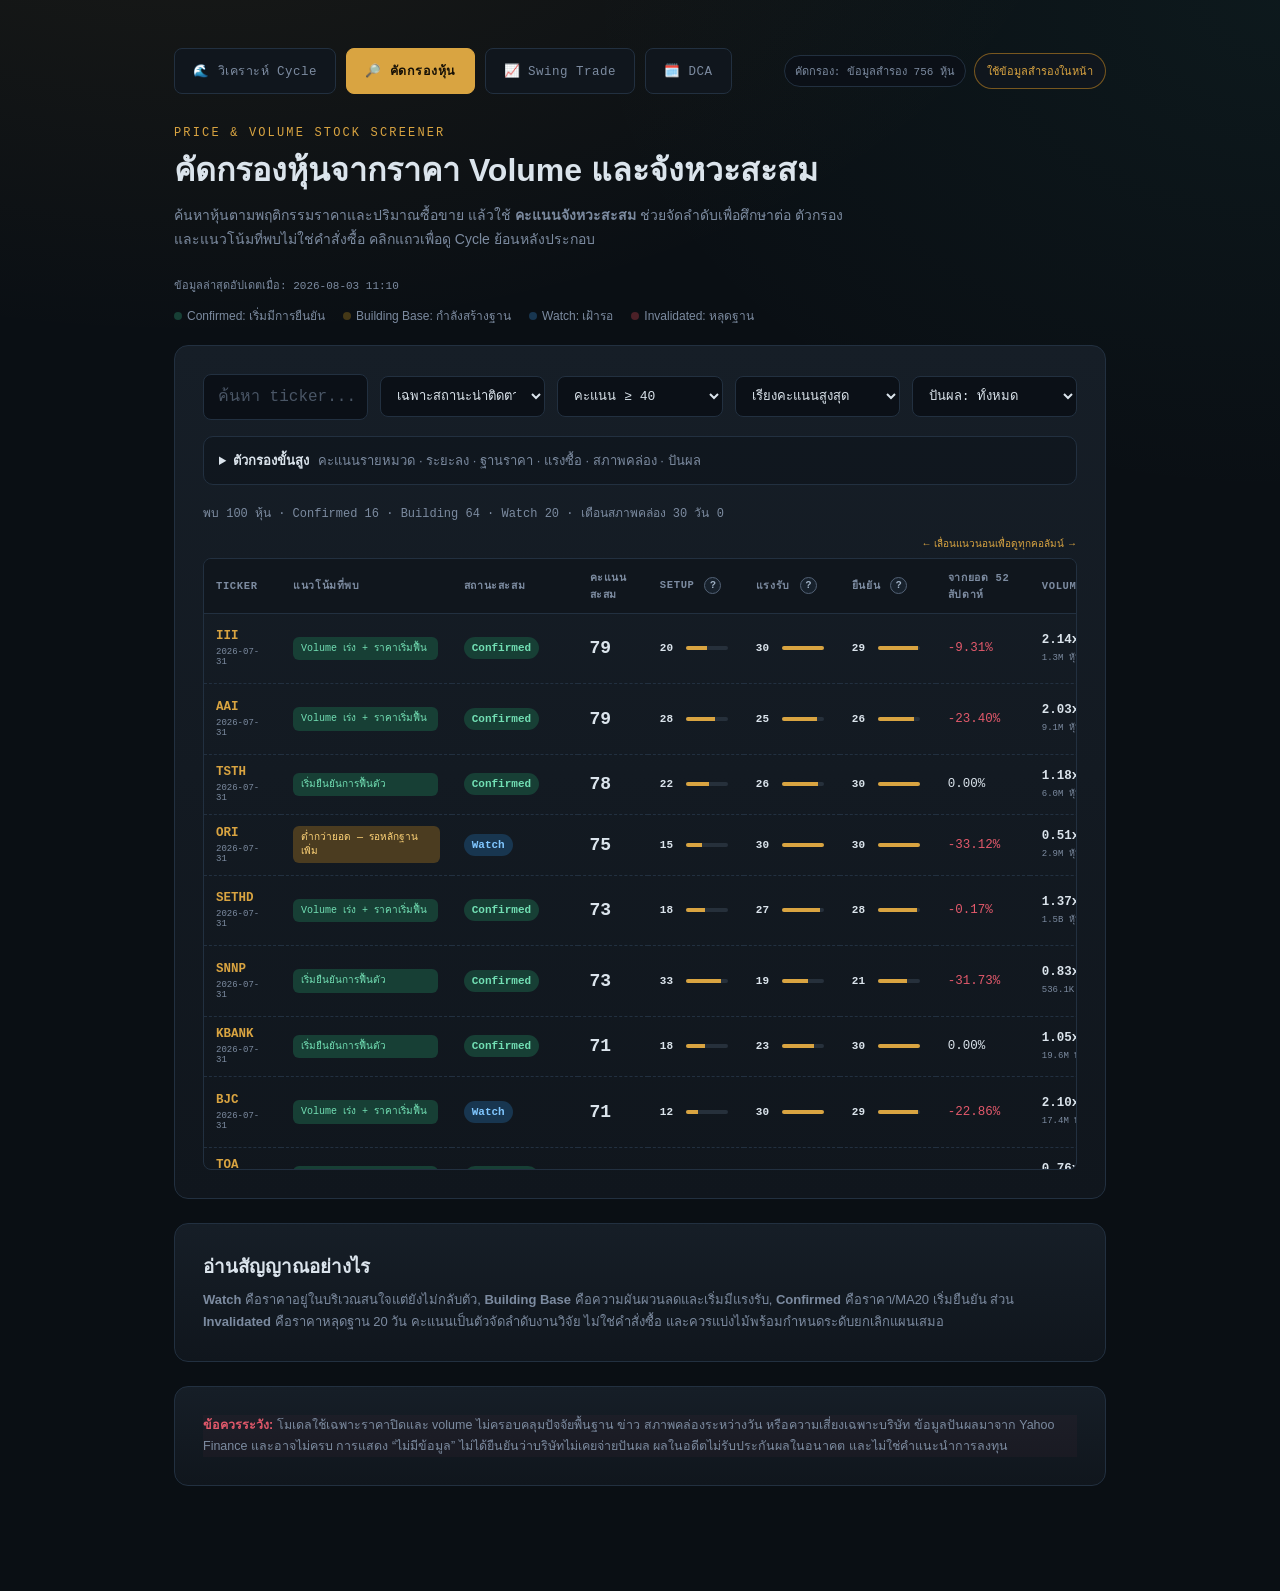
==== index.html @ 5ed42953 "update dca 2 column" ====
<!DOCTYPE html>
<html lang="th">
<head>
<meta charset="UTF-8">
<meta name="viewport" content="width=device-width, initial-scale=1.0">
<title>เครื่องมือวิเคราะห์หุ้น SET</title>
<style>

  .nav-tabs{display:flex;gap:10px;margin-bottom:32px;flex-wrap:wrap;}
  .nav-tab{
    font-family:'JetBrains Mono',monospace;
    font-size:12.5px;
    letter-spacing:.04em;
    background:var(--panel);
    border:1px solid var(--line);
    color:var(--muted);
    padding:12px 18px;
    border-radius:8px;
    cursor:pointer;
    transition:all .15s;
  }
  .nav-tab:hover{color:var(--text);border-color:#3a4a5c;}
  .nav-tab.active{background:var(--amber);color:#161006;border-color:var(--amber);font-weight:700;}
  .nav-status-cluster{order:99;margin-left:auto;display:flex;align-items:center;justify-content:flex-end;gap:8px;flex-wrap:wrap}.nav-status-cluster [hidden]{display:none!important}.nav-status-cluster .feature-source-status,.nav-status-cluster .cycle-source-status,.nav-status-cluster .dca-source-status{display:inline-block;margin:0;white-space:nowrap}
  .cloud-data-status{
    align-self:center;
    margin:0;
    border:1px solid var(--line);
    border-radius:999px;
    padding:8px 12px;
    color:var(--muted);
    background:var(--panel);
    font-family:'JetBrains Mono',monospace;
    font-size:11px;
    white-space:nowrap;
  }
  .cloud-data-status.online{color:var(--teal);border-color:rgba(45,212,191,.45);}
  .cloud-data-status.stale{color:var(--amber);border-color:rgba(245,166,35,.55);}
  .cloud-data-status.fallback{color:var(--amber);border-color:rgba(245,166,35,.45);}
  .feature-source-status{display:table;margin:0 0 12px;padding:6px 10px;border:1px solid var(--line);border-radius:999px;background:#0b1017;color:var(--muted);font-family:'JetBrains Mono',monospace;font-size:11px}.feature-source-status.loading{color:var(--amber)}.feature-source-status.online{color:var(--teal);border-color:rgba(45,212,191,.45)}.feature-source-status.stale{color:var(--amber);border-color:rgba(245,166,35,.55)}.feature-source-status.fallback{color:var(--muted)}.feature-source-status.error{color:var(--red);border-color:rgba(226,89,107,.5)}
  .page{display:none;}
  .page.active{display:block;}
  @media(max-width:760px){.nav-status-cluster{width:100%;margin-left:0;justify-content:flex-start}.cloud-data-status{width:auto;text-align:center;}}
  @media(min-width:1400px){.wrap{max-width:1280px;}}


  @import url('https://fonts.googleapis.com/css2?family=JetBrains+Mono:wght@400;500;700&family=Sarabun:wght@400;500;600;700&display=swap');
  :root{
    --bg:#0a0f14; --panel:#10161d; --panel2:#161e27; --line:#223040;
    --amber:#d9a441; --teal:#3fb8a6; --red:#e2596b; --text:#dbe4ec; --muted:#7c8ba0;
  }
  *{box-sizing:border-box;}
  body{
    margin:0;
    background:
      radial-gradient(ellipse 900px 500px at 15% -10%, rgba(217,164,65,0.08), transparent),
      radial-gradient(ellipse 700px 500px at 100% 0%, rgba(63,184,166,0.06), transparent),
      var(--bg);
    color:var(--text); font-family:'Sarabun', sans-serif; min-height:100vh;
  }
  .wrap{max-width:980px;margin:0 auto;padding:48px 24px 80px;}
  .cycle-source-status{display:table;margin:0 0 12px;padding:6px 10px;border:1px solid var(--line);border-radius:999px;background:#0b1017;color:var(--muted);font-family:'JetBrains Mono',monospace;font-size:11px;}
  .cycle-source-status.loading{color:var(--amber);border-color:rgba(245,166,35,.45);}.cycle-source-status.online{color:var(--teal);border-color:rgba(45,212,191,.45);}.cycle-source-status.fallback{color:var(--muted);}.cycle-source-status.error{color:var(--red);border-color:rgba(226,89,107,.5);}
  .eyebrow{font-family:'JetBrains Mono',monospace;color:var(--amber);font-size:12px;letter-spacing:.18em;text-transform:uppercase;margin-bottom:10px;}
  h1{font-size:32px;font-weight:700;margin:0 0 8px;line-height:1.25;}
  .sub{color:var(--muted);font-size:15px;margin:0 0 36px;max-width:680px;line-height:1.6;}
  .panel{background:linear-gradient(180deg, var(--panel2), var(--panel));border:1px solid var(--line);border-radius:14px;padding:28px;margin-bottom:24px;}
  .field{margin-bottom:20px;}
  .field:last-child{margin-bottom:0;}
  .ticker-entry-row{display:grid;grid-template-columns:minmax(0,1fr) auto;gap:9px;align-items:stretch}.ticker-entry-row .stock-menu-toggle{min-width:120px}@media(max-width:520px){.ticker-entry-row{grid-template-columns:1fr}.ticker-entry-row .stock-menu-toggle{width:100%}}
  label{display:block;font-family:'JetBrains Mono',monospace;font-size:11px;letter-spacing:.1em;text-transform:uppercase;color:var(--muted);margin-bottom:8px;}
  input{width:100%;background:#0b1017;border:1px solid var(--line);color:var(--text);font-family:'JetBrains Mono',monospace;font-size:16px;padding:13px 14px;border-radius:8px;outline:none;transition:border-color .15s;}
  input::placeholder{color:#4a5666;}
  input:focus{border-color:var(--amber);}
  .ticker-info{font-family:'JetBrains Mono',monospace;font-size:12px;color:var(--muted);margin-top:8px;min-height:16px;}
  .ticker-info.ok{color:var(--teal);}
  .ticker-info.err{color:var(--red);}
  .badge{font-family:'JetBrains Mono',monospace;font-size:11px;margin-top:6px;padding:6px 10px;border-radius:6px;display:none;line-height:1.5;}
  .badge.show{display:block;background:rgba(63,184,166,0.08);border:1px solid rgba(63,184,166,0.3);color:var(--teal);}
  .badge.warn{display:block;background:rgba(226,89,107,0.06);border:1px solid rgba(226,89,107,0.25);color:var(--red);}
  .btn{width:100%;background:var(--amber);color:#161006;border:none;font-family:'JetBrains Mono',monospace;font-weight:700;font-size:14px;letter-spacing:.06em;text-transform:uppercase;padding:16px;border-radius:8px;cursor:pointer;margin-top:8px;transition:filter .15s, transform .1s;}
  .btn:hover{filter:brightness(1.08);}
  .btn:active{transform:scale(0.99);}
  .btn:disabled{opacity:.4;cursor:not-allowed;}
  .result{display:none;}
  .result.show{display:block;}

  .summary-grid{display:grid;grid-template-columns:repeat(4,1fr);gap:1px;background:var(--line);}
  @media(max-width:700px){.summary-grid{grid-template-columns:repeat(2,1fr);}}
  .stat{background:var(--panel);padding:20px 16px;text-align:center;}
  .stat-label{font-family:'JetBrains Mono',monospace;font-size:10px;letter-spacing:.08em;text-transform:uppercase;color:var(--muted);margin-bottom:8px;line-height:1.4;}
  .stat-value{font-family:'JetBrains Mono',monospace;font-size:20px;font-weight:700;}
  .stat-value.up{color:var(--teal);}
  .stat-value.down{color:var(--red);}
  .scenario-box{margin:24px 0 8px;padding:22px;border:1px solid var(--line);background:#0b1118;border-radius:12px;}
  .recent-ohlc-wrap{margin:18px 0 0;overflow-x:auto}.recent-ohlc-title{font-family:'JetBrains Mono',monospace;font-size:10px;color:var(--muted);letter-spacing:.05em;margin-bottom:8px}.recent-ohlc-table{min-width:760px;border:1px solid var(--line);table-layout:fixed}.recent-ohlc-table td{padding:10px 12px;border-right:1px solid var(--line);border-bottom:0;background:#0b1118;vertical-align:top}.recent-ohlc-table td:last-child{border-right:0}.ohlc-date{display:block;color:var(--amber);font-size:10px;margin-bottom:6px}.ohlc-values{display:grid;grid-template-columns:repeat(4,1fr);gap:5px}.ohlc-values span{color:var(--muted);font-size:8px}.ohlc-values b{display:block;color:var(--text);font-size:11px;margin-top:2px}.ohlc-missing{color:var(--muted);font-size:10px}
  .scenario-head{display:flex;justify-content:space-between;gap:20px;align-items:flex-end;margin-bottom:14px;}
  .scenario-head h2{font-size:19px;margin:0;}
  .investment-field{width:220px;margin:0;}
  .investment-field input{margin-top:7px;padding:10px 11px;font-size:13px;}
  .scenario-current{font-family:'JetBrains Mono',monospace;font-size:12px;color:var(--muted);margin-bottom:14px;}
  .scenario-current b{color:var(--text);}
  .scenario-grid{display:grid;grid-template-columns:repeat(2,1fr);gap:12px;}
  .scenario-card{border:1px solid var(--line);border-radius:9px;padding:16px;background:var(--panel);}
  .scenario-card.up{border-color:rgba(63,184,166,.35);}.scenario-card.down{border-color:rgba(226,89,107,.35);}
  .scenario-title{font-size:12px;color:var(--muted);margin-bottom:7px;}
  .scenario-target{font-family:'JetBrains Mono',monospace;font-size:18px;font-weight:700;}
  .scenario-result{font-family:'JetBrains Mono',monospace;font-size:16px;font-weight:700;margin:8px 0;}
  .scenario-result.positive{color:var(--teal)}.scenario-result.negative{color:var(--red)}
  .scenario-meta{font-size:11px;color:var(--muted);line-height:1.6;}
  .scenario-note{font-size:10.5px;color:var(--muted);line-height:1.6;margin-top:12px;}
  @media(max-width:650px){.scenario-head{display:block}.investment-field{width:100%;margin-top:14px}.scenario-grid{grid-template-columns:1fr}}

  .chart-wrap{padding:24px;}
  svg{width:100%;height:auto;display:block;}
  .axis-label{font-family:'JetBrains Mono',monospace;font-size:10px;fill:var(--muted);}
  .point-peak{fill:var(--amber);}
  .point-trough{fill:var(--teal);}
  .wave-line{fill:none;stroke:var(--amber);stroke-width:1.5;opacity:0.7;}

  table{width:100%;border-collapse:collapse;font-family:'JetBrains Mono',monospace;font-size:12.5px;}
  thead th{text-align:left;color:var(--muted);font-size:10.5px;text-transform:uppercase;letter-spacing:.06em;padding:10px 12px;border-bottom:1px solid var(--line);}
  tbody td{padding:10px 12px;border-bottom:1px dashed var(--line);}
  tbody tr:last-child td{border-bottom:none;}
  .dir-up{color:var(--teal);}
  .dir-down{color:var(--red);}
  .table-wrap{padding:4px 24px 24px;overflow-x:auto;}

  .disclaimer{font-size:12.5px;color:var(--muted);line-height:1.7;padding:18px 24px 22px;border-top:1px solid var(--line);background:rgba(226,89,107,0.04);}
  .disclaimer b{color:var(--red);}
  footer{text-align:center;font-family:'JetBrains Mono',monospace;font-size:11px;color:#3d4a5a;margin-top:40px;letter-spacing:.05em;}


  .scan-info{font-size:14px;color:var(--muted);line-height:1.7;margin-bottom:24px;max-width:680px;}
  .scan-controls{display:grid;grid-template-columns:repeat(5,minmax(150px,1fr));gap:12px;align-items:center;margin-bottom:20px;}
  .scan-controls input{width:100%;min-width:0;box-sizing:border-box;}
  .scan-controls select{
    background:#0b1017;border:1px solid var(--line);color:var(--text);
    font-family:'JetBrains Mono',monospace;font-size:13px;padding:11px 12px;border-radius:8px;
  }
  .scan-count{font-family:'JetBrains Mono',monospace;font-size:12px;color:var(--muted);margin-bottom:14px;}
  .scan-row{cursor:pointer;transition:background .1s;}
  .scan-row:hover{background:rgba(217,164,65,0.06);}
  .scan-row td:first-child{color:var(--amber);font-weight:700;}
  .scan-updated{font-family:'JetBrains Mono',monospace;font-size:11px;color:var(--muted);margin-bottom:20px;}
  .signal-legend{display:flex;gap:18px;flex-wrap:wrap;color:var(--muted);font-size:12px;margin:-8px 0 20px;}
  .dot{display:inline-block;width:8px;height:8px;border-radius:50%;margin-right:5px;}
  .dot.confirmed,.status-pill.confirmed{background:#173f35;color:#72dfb4;}
  .dot.building,.status-pill.building{background:#443817;color:#f1c75b;}
  .dot.watch,.status-pill.watch{background:#183650;color:#80c7ff;}
  .dot.invalidated,.status-pill.invalidated{background:#4b2027;color:#ff8d9a;}
  .status-pill.neutral,.status-pill.illiquid{background:#252c35;color:var(--muted);}
  .status-pill{white-space:nowrap;padding:5px 8px;border-radius:999px;font-size:11px;font-weight:700;}
  .signal-table{min-width:1280px;}
  .scan-table-viewport{width:100%;max-width:100%;max-height:min(68vh,720px);overflow:auto;overscroll-behavior:contain;border:1px solid var(--line);border-radius:8px;scrollbar-gutter:stable both-edges}.scan-table-viewport .signal-table{min-width:1680px}.scan-table-viewport thead th{position:sticky;top:0;z-index:3;background:#10161d;box-shadow:0 1px 0 var(--line)}.table-scroll-hint{display:none;color:var(--amber);font-size:10px;margin:0 0 7px;text-align:right}.metric-help{position:relative;display:inline-grid;place-items:center;width:17px;height:17px;margin-left:3px;padding:0;border:1px solid #536276;border-radius:50%;background:#17212c;color:#9fb0c4;font:700 10px/1 'JetBrains Mono',monospace;cursor:help;vertical-align:middle;text-transform:none;letter-spacing:0}.metric-help::after{content:attr(data-tip);position:absolute;z-index:30;left:50%;bottom:calc(100% + 8px);width:280px;max-width:70vw;padding:9px 11px;border:1px solid var(--amber);border-radius:7px;background:#17140d;color:#f2d28b;font:11px/1.55 'Sarabun',sans-serif;text-align:left;white-space:normal;box-shadow:0 10px 30px rgba(0,0,0,.45);opacity:0;visibility:hidden;transform:translate(-50%,5px);transition:.15s;pointer-events:none}.metric-help:hover::after,.metric-help:focus::after{opacity:1;visibility:visible;transform:translate(-50%,0)}
  .scan-table-viewport thead .metric-help::after{top:calc(100% + 8px);bottom:auto}
  .scan-row td:first-child small{display:block;color:var(--muted);font-size:9px;font-weight:400;margin-top:4px;}
  .total-score{font-size:18px;color:var(--text);}
  .mini-score{display:flex;align-items:center;gap:6px;min-width:72px;}
  .mini-score b{width:20px;font-size:11px;}
  .mini-score i{display:block;width:42px;height:4px;background:#26303b;border-radius:3px;overflow:hidden;}
  .mini-score em{display:block;height:100%;background:var(--amber);}
  .reason-cell{min-width:280px;max-width:390px;font-size:11px;line-height:1.5;color:var(--muted);}
  .liquidity-cell{min-width:150px;font-size:11px;line-height:1.45;}
  .liquidity-cell b,.liquidity-cell small{display:block;white-space:nowrap;}
  .liquidity-cell small{color:var(--muted);margin-top:2px;}
  .liquidity-warning{display:inline-block;margin-top:5px;padding:3px 6px;border-radius:5px;background:#4b2027;color:#ff9ca7;font-size:9px;font-weight:700;white-space:nowrap;}
  .dividend-cell{min-width:145px;font-size:10px;line-height:1.5}.dividend-pill{display:inline-block;padding:4px 7px;border-radius:6px;background:#172b3b;color:#83c7f4}.dividend-pill.continuous{background:#173f35;color:#72dfb4}.dividend-pill.stopped{background:#4b3c20;color:#ffd478}.dividend-cell small{display:block;color:var(--muted);margin-top:4px}
  .trend-pill{display:inline-block;min-width:145px;padding:5px 8px;border-radius:6px;background:#252c35;color:var(--muted);font-size:10px;line-height:1.35}.trend-pill.surge,.trend-pill.recover{background:#173f35;color:#72dfb4}.trend-pill.base{background:#183650;color:#80c7ff}.trend-pill.watch,.trend-pill.discount{background:#4b3c20;color:#ffd478}.trend-pill.weak{background:#4b2027;color:#ff9ca7}.volume-cell,.momentum-cell{min-width:115px}.volume-cell small,.momentum-cell small{display:block;color:var(--muted);font-size:9px;margin-top:3px}
  .methodology h3{margin:0 0 8px;}
  .methodology p{margin:0;color:var(--muted);line-height:1.7;font-size:13px;}
  .advanced-filter{border:1px solid var(--line);border-radius:10px;margin:-4px 0 18px;background:rgba(11,16,23,.45);}
  .advanced-filter summary{cursor:pointer;padding:13px 15px;color:var(--text);font-size:13px;font-weight:700;}
  .advanced-filter summary span{font-weight:400;color:var(--muted);margin-left:6px;}
  .advanced-filter[open] summary{border-bottom:1px solid var(--line);}
  .preset-row{display:flex;gap:8px;flex-wrap:wrap;padding:14px 15px 0;}
  .filter-preset,.filter-reset{border:1px solid var(--line);background:#121a24;color:var(--text);border-radius:999px;padding:7px 11px;cursor:pointer;font-size:11px;}
  .filter-preset:hover{border-color:var(--amber);color:var(--amber);}
  .filter-reset{margin-left:auto;color:var(--muted);}
  .advanced-grid{display:grid;grid-template-columns:repeat(4,minmax(150px,1fr));gap:12px;padding:14px 15px;}
  .advanced-grid label{font-size:11px;color:var(--muted);}
  .advanced-grid input{width:100%;margin-top:6px;padding:9px 10px;font-size:12px;box-sizing:border-box;}
  .advanced-grid select{width:100%;margin-top:6px;background:#0b1017;border:1px solid var(--line);color:var(--text);padding:9px 10px;border-radius:8px;font-size:12px;}
  .filter-error{min-height:16px;color:#ff8d9a;font-size:11px;padding:0 15px 10px;}
  @media(max-width:1100px){.scan-controls{grid-template-columns:repeat(2,minmax(150px,1fr))}}@media(max-width:850px){.advanced-grid{grid-template-columns:repeat(2,minmax(140px,1fr));}}
  @media(max-width:1700px){.table-scroll-hint{display:block}}
  @media(max-width:480px){.advanced-grid{grid-template-columns:1fr}.filter-reset{margin-left:0}.advanced-filter summary span{display:block;margin:4px 0 0;}}

  .swing-controls{display:grid;grid-template-columns:2fr repeat(3,1fr);gap:10px;padding:18px;}
  .swing-controls select{background:#0b1017;border:1px solid var(--line);color:var(--text);border-radius:8px;padding:11px;font-size:12px;}
  .swing-count{font-family:'JetBrains Mono',monospace;font-size:11px;color:var(--muted);margin:0 0 10px;}
  .swing-table-wrap{padding:0;overflow-x:auto}.swing-table{min-width:1450px}.swing-row{cursor:pointer}.swing-row:hover{background:rgba(217,164,65,.05)}
  .swing-symbol{color:var(--amber);font-weight:700}.swing-symbol small{display:block;color:var(--muted);font-size:9px;margin-top:3px}
  .swing-pill{padding:4px 7px;border-radius:999px;font-size:10px;font-weight:700;white-space:nowrap}.swing-pill.triggered{background:#173f35;color:#72dfb4}.swing-pill.setup{background:#183650;color:#80c7ff}.swing-pill.extended{background:#443817;color:#f1c75b}.swing-pill.failed{background:#4b2027;color:#ff8d9a}.swing-pill.neutral,.swing-pill.illiquid{background:#252c35;color:var(--muted)}
  .swing-reason{min-width:260px;color:var(--muted);font-size:10px;line-height:1.5}.swing-score{font-size:17px;font-weight:700}
  .validation-head{display:flex;justify-content:space-between;gap:16px;align-items:center;margin-bottom:15px}.validation-head h3{margin:0;font-size:17px}.validation-badge{background:#4b2027;color:#ff9ca7;border-radius:999px;padding:5px 9px;font-size:9px;font-weight:700;text-transform:uppercase}.validation-grid{display:grid;grid-template-columns:repeat(4,1fr);gap:1px;background:var(--line)}.validation-stat{background:var(--panel);padding:14px;text-align:center}.validation-stat small{display:block;color:var(--muted);font-size:9px;line-height:1.4;margin-bottom:6px}.validation-stat b{font-family:'JetBrains Mono',monospace;font-size:16px}.validation-note{font-size:10.5px;color:var(--muted);line-height:1.6;margin-top:12px}
  @media(max-width:760px){.swing-controls{grid-template-columns:1fr 1fr}}@media(max-width:480px){.swing-controls{grid-template-columns:1fr}}
  @media(max-width:650px){.validation-grid{grid-template-columns:1fr 1fr}.validation-head{align-items:flex-start}}

  .risk-form{display:grid;grid-template-columns:repeat(3,1fr);gap:15px;align-items:end}.risk-form label,.history-form label{margin:0}.dca-essential-form>label{display:flex;flex-direction:column;justify-content:flex-end;height:100%}.dca-essential-form>label>span{min-height:22px;display:flex;align-items:center;gap:4px}.risk-form input,.history-form input{margin-top:6px}.risk-form .btn{margin:0}.dca-check{display:flex!important;align-items:center;gap:8px;padding:12px 0}.dca-check input{width:auto;margin:0}
  .dca-batch-panel{padding:16px;margin-bottom:16px}.dca-batch-row{display:grid;grid-template-columns:minmax(0,1fr) auto;gap:12px;align-items:end}.dca-batch-row label{margin:0}.dca-batch-row input{margin-top:6px}.dca-batch-row .btn{width:auto;margin:0;padding:13px 22px}.dca-batch-note{font-size:10px;color:var(--muted);margin-top:8px}.dca-plan-tabs{display:flex;gap:7px;overflow-x:auto;margin-top:12px;padding-bottom:2px}.dca-plan-tab{display:flex;align-items:center;gap:7px;border:1px solid var(--line);background:#0b1017;color:var(--muted);border-radius:8px;padding:8px 10px;white-space:nowrap;cursor:pointer}.dca-plan-tab.active{border-color:var(--amber);color:var(--amber);background:#211a0c}.dca-plan-tab small{font-size:9px}.dca-plan-tab button{border:0;background:transparent;color:inherit;cursor:pointer;padding:0;font-size:13px}.dca-plan-total{color:var(--amber);font-weight:700}
  .dca-workspace-row{display:grid;grid-template-columns:220px 220px minmax(300px,1fr);gap:12px;align-items:end;margin-top:12px}.dca-workspace-row label{margin:0;font-size:10px;color:var(--muted)}.dca-workspace-row select,.dca-workspace-row input{width:100%;box-sizing:border-box;margin-top:5px;background:#0b1017;border:1px solid var(--line);color:var(--text);padding:10px;border-radius:7px}.workspace-actions{display:flex;align-items:center;gap:7px;flex-wrap:wrap}.workspace-actions button{border:1px solid var(--line);background:#111923;color:var(--text);padding:9px 11px;border-radius:7px;cursor:pointer}.workspace-actions button:hover{border-color:var(--amber);color:var(--amber)}#dcaSaveStatus{font-size:9px;color:var(--muted)}.future-tier{margin-top:12px;border-top:1px dashed var(--line);padding-top:10px}.future-tier summary{cursor:pointer;font-size:10px;color:var(--muted)}.tier-badge{display:inline-block;background:#31264a;color:#c9a8ff;border:1px solid #5a4385;border-radius:999px;padding:3px 7px;margin-right:6px}.future-feature-grid{display:grid;grid-template-columns:repeat(4,1fr);gap:7px;margin-top:9px}.future-feature-grid div{background:#151321;color:#9c8fb5;border:1px solid #302943;border-radius:6px;padding:8px;font-size:9px}
  .risk-form select{width:100%;background:#0b1017;border:1px solid var(--line);color:var(--text);padding:12px;border-radius:8px;margin-top:6px}.risk-form input[readonly]{background:#111923;color:var(--amber);border-style:dashed;cursor:not-allowed}
  .cycle-time-note{display:block;color:var(--muted);font-size:10px;line-height:1.45;margin-top:5px}.cycle-time-check{align-self:center}
  .scenario-controls{margin-top:14px}.scenario-control-head{display:flex;justify-content:space-between;align-items:flex-end;gap:18px}.scenario-control-head h2{font-size:17px;margin:3px 0 0}.scenario-control-head>span{color:var(--muted);font-size:10px}.scenario-presets{display:flex;gap:8px;flex-wrap:wrap;margin:17px 0}.scenario-presets button{background:#121a24;border:1px solid var(--line);color:var(--text);border-radius:999px;padding:8px 12px;cursor:pointer}.scenario-presets button:hover,.scenario-presets button.active{border-color:var(--amber);color:var(--amber);background:#211a0c}.scenario-sliders{display:grid;grid-template-columns:repeat(4,minmax(0,1fr));gap:18px}.scenario-sliders label{margin:0;border:1px solid var(--line);border-radius:9px;padding:13px;background:#0c1219}.scenario-sliders label>span{display:flex;align-items:center;gap:5px;color:var(--muted);font-size:11px}.scenario-sliders label>span b{color:var(--amber);margin-left:auto;text-align:right}.scenario-sliders input[type=range]{width:100%;margin:14px 0 8px;accent-color:var(--amber)}.dca-advanced{border-top:1px dashed var(--line);margin-top:16px;padding-top:12px}.dca-advanced summary{cursor:pointer;color:var(--muted);font-size:11px}.dca-advanced-grid{display:grid;grid-template-columns:repeat(4,minmax(0,1fr));gap:14px;align-items:end;margin-top:14px}.dca-advanced-grid label{margin:0}.dca-advanced-grid input[type=number]{margin-top:6px}
  .dca-result{display:none}.dca-result.show{display:block}.risk-headline{font-size:18px;font-weight:700;margin-bottom:16px}.risk-headline.safe{color:var(--teal)}.risk-headline.danger{color:var(--red)}
  .dca-grid{display:grid;grid-template-columns:repeat(4,1fr);gap:1px;background:var(--line)}.dca-stat{background:var(--panel);padding:17px;text-align:center}.dca-stat small{display:block;color:var(--muted);font-size:10px;margin-bottom:7px}.dca-stat b{font-family:'JetBrains Mono',monospace;font-size:17px}.dca-detail{margin-top:16px;color:var(--muted);font-size:12px;line-height:1.7}
  .risk-path{margin-top:18px;color:var(--muted);font-size:11px}.risk-path-bar{height:8px;background:#252f3a;border-radius:6px;overflow:hidden;margin-bottom:7px}.risk-path-bar i{display:block;height:100%;background:var(--amber)}.risk-warnings{margin-top:15px}.risk-warning{padding:9px 11px;margin-top:7px;border-radius:7px;background:#4b2027;color:#ff9ca7;font-size:11px}.risk-ok{background:#173f35;color:#72dfb4}
  .dca-analysis-row{display:grid;grid-template-columns:1fr;gap:12px;margin-top:20px}.dca-analysis-row h3{font-size:17px;margin:0 0 14px}.scenario-box,.safety-box{border:1px solid var(--line);border-radius:10px;padding:18px;background:#0c1219}.scenario-grid{display:grid;grid-template-columns:repeat(4,minmax(0,1fr));gap:12px}.scenario-card{border:1px solid var(--line);border-radius:9px;padding:16px;min-height:125px}.scenario-card small{display:block;font-size:11px;line-height:1.55}.scenario-card b{display:block;margin:8px 0 5px;font-family:'JetBrains Mono',monospace;font-size:18px}.scenario-card.gain{border-color:rgba(63,184,166,.45);background:rgba(23,63,53,.38);color:var(--teal)}.scenario-card.gain small{color:#8bd8c8}.scenario-card.loss{border-color:rgba(226,89,107,.45);background:rgba(75,32,39,.38);color:var(--red)}.scenario-card.loss small{color:#f09aa6}.scenario-placeholder{grid-column:1/-1;padding:24px;color:var(--amber);font-size:13px}.safety-box{border-color:rgba(226,169,59,.42);background:#17140d}.safety-box h3{color:var(--amber)}.safety-item{font-size:10px;line-height:1.45;padding:5px 7px;border-radius:5px;margin-top:5px;background:#172b3b;color:#83c7f4}.safety-item.watch{background:#4b3c20;color:#ffd478}.safety-item.danger{background:#4b2027;color:#ff9ca7}
  .history-panel summary{cursor:pointer;font-weight:700}.history-form{display:grid;grid-template-columns:repeat(3,1fr);gap:14px;align-items:end;margin-top:20px}.history-form select{width:100%;background:#0b1017;border:1px solid var(--line);color:var(--text);padding:11px;border-radius:8px}.history-form .btn{margin:0}.history-result{margin-top:18px;padding:0;border:none}.history-result .dca-grid{grid-template-columns:repeat(4,1fr)}
  .dca-ledger{margin-top:18px;border-top:1px solid var(--line);padding-top:14px}.dca-ledger summary{cursor:pointer;color:var(--text);font-weight:700;font-size:13px}.dca-table-wrap{overflow:auto;max-height:520px;margin-top:12px;border:1px solid var(--line);border-radius:8px}.dca-table{width:100%;min-width:1120px;border-collapse:collapse;white-space:nowrap;font-family:'JetBrains Mono',monospace;font-size:11px}.dca-table th,.dca-table td{padding:9px 11px;text-align:right;border-bottom:1px solid var(--line)}.dca-table th{position:sticky;top:0;z-index:1;background:#111923;color:var(--muted);font-family:inherit}.dca-table th:first-child,.dca-table td:first-child,.dca-table th:nth-child(2),.dca-table td:nth-child(2){text-align:left}.dca-table tr:last-child td{border-bottom:0}.dca-table .gain{color:var(--teal)}.dca-table .loss{color:var(--red)}.dca-table .muted{color:var(--muted)}
  @media(min-width:1680px){#pageDca>.risk-form{grid-template-columns:repeat(4,minmax(0,1fr));gap:12px;padding:20px}#pageDca>#riskResult{padding:20px;min-width:0}#pageDca>#riskResult .dca-grid{grid-template-columns:repeat(6,minmax(0,1fr))}#pageDca>#riskResult .dca-stat{padding:12px 8px}#pageDca>#riskResult .dca-stat b{font-size:14px}#pageDca>#riskResult .dca-analysis-row{grid-template-columns:minmax(0,1.45fr) minmax(280px,.55fr)}#pageDca>#riskResult .dca-table-wrap{max-height:300px}#pageDca>#riskResult .dca-table{min-width:1120px}}
  @media(min-width:1200px){#pageDca>.dca-essential-form{grid-template-columns:repeat(7,minmax(0,1fr));gap:12px}}
  @media(min-width:1680px){.wrap{max-width:1280px!important}}
  .dca-sticky-planbar{position:sticky;top:8px;z-index:35;display:flex;align-items:center;gap:10px;background:rgba(11,16,23,.96);backdrop-filter:blur(10px);border:1px solid var(--line);border-radius:10px;padding:8px 10px;margin:0 0 16px;box-shadow:0 8px 25px rgba(0,0,0,.28)}.dca-sticky-planbar .dca-plan-tabs{flex:1;margin:0}.stock-menu-toggle{flex:0 0 auto;border:1px solid var(--amber);background:#211a0c;color:var(--amber);border-radius:7px;padding:9px 11px;cursor:pointer;font-weight:700}.stock-menu-backdrop{position:fixed;inset:0;background:rgba(0,0,0,.48);z-index:70;opacity:0;pointer-events:none;transition:opacity .2s}.stock-menu-backdrop.open{opacity:1;pointer-events:auto}.stock-side-menu{position:fixed;top:0;bottom:0;left:0;width:min(380px,88vw);z-index:71;background:#0d141c;border-right:1px solid var(--line);padding:18px;box-sizing:border-box;transform:translateX(-102%);transition:transform .22s;overflow:auto}.stock-side-menu.open{transform:translateX(0)}.stock-menu-head{display:flex;justify-content:space-between;align-items:center;margin-bottom:12px}.stock-menu-head button,.safety-head button{border:0;background:transparent;color:var(--muted);font-size:22px;cursor:pointer}.stock-side-menu>input{position:sticky;top:0;width:100%;box-sizing:border-box;z-index:1}.stock-group{margin-top:15px}.stock-group summary{cursor:pointer;color:var(--amber);font-size:11px;font-weight:700;margin-bottom:8px}.stock-group-list{display:grid;grid-template-columns:repeat(3,1fr);gap:6px}.stock-choice{border:1px solid var(--line);background:#111923;color:var(--text);border-radius:6px;padding:7px 5px;cursor:pointer;font-size:10px}.stock-choice:hover,.stock-choice.selected{border-color:var(--amber);color:var(--amber)}.stock-menu-note{font-size:9px;line-height:1.5;color:var(--muted);margin-top:18px}.dca-analysis-row{grid-template-columns:1fr}.safety-box{position:fixed;right:20px;bottom:20px;z-index:55;width:340px;max-height:min(480px,70vh);overflow:auto;box-shadow:0 14px 45px rgba(0,0,0,.55);border-color:var(--amber)}.safety-head{display:flex;align-items:flex-start;justify-content:space-between;gap:8px;cursor:grab;user-select:none;touch-action:none}.safety-head:active{cursor:grabbing}.safety-head h3{margin:0}.safety-box.dragging{opacity:.94;box-shadow:0 18px 55px rgba(0,0,0,.7)}.safety-box.collapsed{width:auto}.safety-box.collapsed #safetyMonitor{display:none}.safety-box.collapsed .safety-head h3{max-width:240px}
  #pageDca>#riskResult .dca-analysis-row{grid-template-columns:1fr!important}
  @media(max-width:900px){.dca-workspace-row{grid-template-columns:1fr 1fr}.workspace-actions{grid-column:1/-1}.future-feature-grid{grid-template-columns:1fr 1fr}.scenario-sliders{grid-template-columns:1fr}.dca-advanced-grid{grid-template-columns:1fr 1fr}}
  @media(max-width:760px){.risk-form,.history-form{grid-template-columns:1fr 1fr}.dca-grid{grid-template-columns:1fr 1fr}.dca-analysis-row{grid-template-columns:1fr}.scenario-grid{grid-template-columns:1fr 1fr}.dca-batch-row{grid-template-columns:1fr}.dca-batch-row .btn{width:100%}.safety-box{position:static;width:auto;max-height:none;margin-top:12px}.dca-sticky-planbar{top:4px}.stock-menu-toggle{font-size:0}.stock-menu-toggle:first-letter{font-size:14px}.scenario-control-head{align-items:flex-start;flex-direction:column}}@media(max-width:480px){.risk-form,.history-form{grid-template-columns:1fr}.scenario-grid{grid-template-columns:1fr}.dca-workspace-row,.future-feature-grid,.dca-advanced-grid{grid-template-columns:1fr}.workspace-actions{grid-column:auto}}
.dca-source-status{display:table;margin:0 0 12px;padding:6px 10px;border:1px solid var(--line);border-radius:999px;background:#0b1017;color:var(--muted);font-size:11px}.dca-source-status.loading{color:var(--amber);border-color:rgba(245,166,35,.45)}.dca-source-status.online{color:var(--teal);border-color:rgba(45,212,191,.45)}.dca-source-status.fallback{color:var(--muted)}.dca-source-status.error{color:var(--red);border-color:rgba(226,89,107,.5)}

.workspace-menu{position:relative}
.workspace-menu>summary{list-style:none;border:1px solid var(--line);background:#111923;color:var(--text);padding:10px 13px;border-radius:7px;cursor:pointer;white-space:nowrap}
.workspace-menu>summary::-webkit-details-marker{display:none}
.workspace-menu[open]>summary{border-color:var(--amber);color:var(--amber)}
.workspace-menu-popover{position:absolute;right:0;top:calc(100% + 6px);z-index:45;min-width:190px;padding:7px;background:#0d141c;border:1px solid var(--line);border-radius:8px;box-shadow:0 12px 30px rgba(0,0,0,.5)}
.workspace-menu-popover button{display:block;width:100%;text-align:left;margin:0 0 5px}
.workspace-menu-popover button:last-child{margin-bottom:0}
.budget-fit-notice{display:none;margin:-10px 0 16px;padding:12px 14px;border:1px solid var(--line);border-radius:9px;font-size:11px;line-height:1.6}
.budget-fit-notice.show{display:block}
.budget-fit-notice.fit{background:#173f35;color:#8bd8c8;border-color:rgba(63,184,166,.45)}
.budget-fit-notice.watch{background:#4b3c20;color:#ffd478;border-color:rgba(217,164,65,.45)}
.budget-fit-notice.danger{background:#4b2027;color:#ff9ca7;border-color:rgba(226,89,107,.45)}
.budget-alternatives{display:flex;gap:6px;flex-wrap:wrap;margin-top:7px}
.budget-alternative{border:1px solid currentColor;background:transparent;color:inherit;border-radius:999px;padding:5px 8px;cursor:pointer;font-size:10px}
.scenario-controls .scenario-sliders{grid-template-columns:repeat(5,minmax(0,1fr))}
.path-model-row{display:flex;align-items:flex-end;gap:14px;margin:-5px 0 16px}.path-model-row label{margin:0;min-width:290px}.path-model-row select{display:block;width:100%;margin-top:6px;background:#0b1017;border:1px solid var(--line);color:var(--text);padding:10px;border-radius:7px}.path-model-row>span{color:var(--muted);font-size:10px;line-height:1.5}
.outcome-timeline{margin-top:18px;padding:16px;border:1px solid var(--line);border-radius:10px;background:#0c1219}.outcome-head{display:flex;align-items:center;justify-content:space-between;gap:12px;margin-bottom:12px}.outcome-head h3{margin:0;font-size:15px}.outcome-head span{color:var(--muted);font-size:10px}.outcome-grid{display:grid;grid-template-columns:repeat(5,minmax(0,1fr));gap:8px}.outcome-item{padding:12px;border:1px solid var(--line);border-radius:8px;background:#111923}.outcome-item small{display:block;color:var(--muted);font-size:9px;line-height:1.4;margin-bottom:6px}.outcome-item b{font-family:'JetBrains Mono',monospace;font-size:14px}.outcome-item.positive b{color:var(--teal)}.outcome-item.wait b{color:var(--amber)}
.portfolio-chart{margin-top:18px;padding:16px;border:1px solid var(--line);border-radius:10px;background:#0c1219}.portfolio-chart-head{display:flex;justify-content:space-between;align-items:flex-start;gap:16px;margin-bottom:12px}.portfolio-chart-head h3{margin:0 0 4px;font-size:15px}.portfolio-chart-head span,.chart-legend{color:var(--muted);font-size:9px}.chart-legend{display:flex;align-items:center;gap:5px;white-space:nowrap}.chart-legend i{width:18px;height:3px;border-radius:2px;margin-left:7px}.chart-legend .price{background:var(--amber)}.chart-legend .portfolio{background:var(--teal)}.chart-legend .invested{background:#7c8ba0}.portfolio-chart svg{width:100%;height:auto;min-height:220px}.chart-grid-line{stroke:#223040;stroke-width:1}.chart-axis-text{fill:#7c8ba0;font:10px 'JetBrains Mono',monospace}.chart-line-price{fill:none;stroke:var(--amber);stroke-width:3}.chart-line-portfolio{fill:none;stroke:var(--teal);stroke-width:3}.chart-line-invested{fill:none;stroke:#7c8ba0;stroke-width:2;stroke-dasharray:7 5}
@media(min-width:1100px){
 .dca-sticky-controls{position:sticky;top:8px;z-index:50;padding:8px;background:rgba(10,15,20,.96);backdrop-filter:blur(12px);border:1px solid var(--line);border-radius:12px;box-shadow:0 10px 32px rgba(0,0,0,.38);margin-bottom:18px}
 .dca-sticky-controls .dca-sticky-planbar{position:static;margin:0 0 8px;box-shadow:none;background:#0d141c}
 .dca-sticky-controls .dca-essential-form{grid-template-columns:repeat(7,minmax(0,1fr));gap:9px;padding:12px;margin:0}
 .dca-sticky-controls .dca-essential-form input,.dca-sticky-controls .dca-essential-form select{padding:9px 10px;font-size:12px}
 .dca-sticky-controls .dca-essential-form .btn{padding:12px 8px;font-size:11px}
 .dca-sticky-controls .budget-fit-notice{margin:8px 0 0}
 .dca-planner-columns{display:grid;grid-template-columns:minmax(350px,32%) minmax(0,68%);gap:18px;align-items:start}
 .dca-scenario-column,.dca-results-column{min-width:0}
 .dca-scenario-column .scenario-controls{margin:0;padding:18px}
 .dca-scenario-column .scenario-control-head{align-items:flex-start;flex-direction:column}
 .dca-scenario-column .scenario-presets{margin:13px 0}
 .dca-scenario-column .path-model-row{align-items:stretch;flex-direction:column;margin-bottom:13px}
 .dca-scenario-column .path-model-row label{min-width:0;width:100%}
 .dca-scenario-column .scenario-sliders{grid-template-columns:1fr}
 .dca-scenario-column .dca-advanced-grid{grid-template-columns:1fr}
 .dca-results-column>#riskResult{margin:0;padding:18px}
 .dca-results-column .dca-grid{grid-template-columns:repeat(3,minmax(0,1fr))}
 .dca-results-column .dca-stat{padding:12px 8px}
 .dca-results-column .dca-stat b{font-size:13px}
 .dca-results-column .outcome-grid{grid-template-columns:repeat(3,minmax(0,1fr))}
 .dca-results-column .scenario-grid{grid-template-columns:repeat(2,minmax(0,1fr))}
}
@media(min-width:901px) and (max-width:1099px){.scenario-controls .scenario-sliders{grid-template-columns:repeat(3,1fr)}}
@media(max-width:900px){.outcome-grid{grid-template-columns:repeat(2,1fr)}.scenario-controls .scenario-sliders{grid-template-columns:1fr}}
@media(max-width:760px){.workspace-menu-popover{left:0;right:auto}.outcome-head,.portfolio-chart-head{align-items:flex-start;flex-direction:column}.path-model-row{align-items:stretch;flex-direction:column}.path-model-row label{min-width:0;width:100%}}

</style>
</head>
<body>
<div class="wrap">
  <div class="nav-tabs">
    <button class="nav-tab" id="navCycle">🌊 วิเคราะห์ Cycle</button>
    <button class="nav-tab active" id="navScan">🔎 คัดกรองหุ้น</button>
    <button class="nav-tab" id="navSwing">📈 Swing Trade</button>
    <button class="nav-tab" id="navDca">🗓️ DCA</button>
    <div class="nav-status-cluster">
      <span class="feature-source-status fallback" id="cycleSourceStatus" hidden>Cycle: รอโหลดข้อมูล</span>
      <span class="feature-source-status fallback" id="scanSourceStatus" hidden>คัดกรอง: รอโหลดข้อมูล</span>
      <span class="feature-source-status fallback" id="swingSourceStatus" hidden>Swing: รอโหลดข้อมูล</span>
      <span class="feature-source-status fallback" id="dcaSourceStatus" hidden>DCA: รอโหลดข้อมูล</span>
      <span class="cloud-data-status" id="cloudDataStatus" role="status" aria-live="polite">Cloud: checking...</span>
    </div>
  </div>

  <div class="page" id="pageCycle">

  <div class="eyebrow">SET Cycle Analyzer</div>
  <h1>วิเคราะห์รอบวัฏจักรราคาหุ้น (Bull/Bear Cycle)</h1>
  <p class="sub">หา cycle ขาขึ้น-ขาลงของหุ้น โดยนับเป็นรอบเมื่อราคาขึ้นหรือลงอย่างน้อย <b>20%</b> จากจุดสูงสุด/ต่ำสุดก่อนหน้า (ราคารายวัน ปรับ split แล้วสำหรับหุ้นที่มีข้อมูล)</p>

  <div class="panel">
    <div class="field">
      <label for="cycTicker">สัญลักษณ์หุ้น (Ticker)</label>
      <div class="ticker-entry-row"><input list="cycTickerList" id="cycTicker" placeholder="เช่น PTT, CPALL, AOT" autocomplete="off"><button type="button" class="stock-menu-toggle" id="cycleStockMenuOpen">☰ รายชื่อหุ้น</button></div>
      <datalist id="cycTickerList"></datalist>
      <div class="ticker-info" id="cycTickerInfo"></div>
      <div class="badge" id="adjBadge"></div>
    </div>
    <button class="btn" id="analyzeBtn">วิเคราะห์</button>
  </div>

  <div class="panel result" id="cycResultPanel">
    <div class="summary-grid" id="summaryGrid"></div>
    <div class="recent-ohlc-wrap">
      <div class="recent-ohlc-title">ราคาย้อนหลัง 5 วัน สำหรับตรวจสอบ (Open / High / Low / Close)</div>
      <table class="recent-ohlc-table"><tbody><tr id="recentOhlcRow"></tr></tbody></table>
    </div>
    <div class="scenario-box">
      <div class="scenario-head">
        <div><div class="eyebrow">Next Price-Level Scenario</div><h2>ถ้าซื้อวันนี้ แนวต้านถัดไป / แนวรับถัดไปอยู่ที่ใด</h2></div>
        <label class="investment-field">เงินลงทุน (บาท)<input type="number" id="scenarioInvestment" min="1" step="1000" value="100000"></label>
      </div>
      <div class="scenario-current" id="scenarioCurrent"></div>
      <div class="scenario-grid" id="scenarioGrid"></div>
      <div class="scenario-note">ระบบเลือก peak ที่อยู่เหนือราคาปัจจุบันและใกล้ที่สุดเป็นแนวต้าน เลือก trough ที่อยู่ต่ำกว่าและใกล้ที่สุดเป็นแนวรับ หากไม่มีระดับดังกล่าวจึงประมาณจากค่ามัธยฐานของรอบในอดีต ไม่รวมค่าธรรมเนียม ภาษี ปันผล และ slippage</div>
    </div>
    <div class="chart-wrap">
      <svg id="waveChart" viewBox="0 0 900 380" preserveAspectRatio="xMidYMid meet"></svg>
    </div>
    <div class="table-wrap">
      <table>
        <thead>
          <tr><th>ทิศทาง</th><th>จาก</th><th>ถึง</th><th>ระยะเวลา (วัน)</th><th>% เปลี่ยนแปลง</th><th>วันสะสม/ทยอยขายก่อนหน้า</th></tr>
        </thead>
        <tbody id="cycleTable"></tbody>
      </table>
    </div>
    <div class="disclaimer">
      <b>วิธีอ่าน:</b> "ขาขึ้น" = จากจุดต่ำสุด (trough) ไปจุดสูงสุด (peak) ถัดไป, "ขาลง" = จากจุดสูงสุดไปจุดต่ำสุดถัดไป จำนวนวันนับแบบปฏิทิน (ไม่ใช่วันทำการซื้อขาย)<br><br>
      <b>"วันสะสม/ทยอยขายก่อนหน้า":</b> สแกนหาช่วงเวลาก่อนแต่ละจุดกลับตัว ที่ราคานิ่ง (ไม่วิ่งเกิน 15%) และ volume ครึ่งหลังของช่วงนั้นเฉลี่ยสูงกว่าครึ่งแรก แล้วรายงานช่วงที่ยาวที่สุดที่เข้าเงื่อนไข — เป็น heuristic คร่าวๆ ไม่ใช่สัญญาณที่พิสูจน์ทางสถิติ "—" แปลว่าไม่เจอช่วงแบบนี้เลยแม้แต่ช่วงสั้นสุด (10 วัน)<br><br>
      ใช้ราคารายวัน (close) ตั้งแต่ปีที่มีข้อมูล — หุ้นที่ไม่มี badge ยืนยัน split จะใช้ราคาดิบ อาจมี cycle ปลอมจากการแตกพาร์ที่ไม่รู้ข้อมูล เพื่อการศึกษาเบื้องต้นเท่านั้น ไม่ใช่คำแนะนำการลงทุน
    </div>
  </div>

  <footer>ข้อมูล: SET EOD Archive (ราคารายวัน) · zigzag threshold 20% · ปรับ split จาก Yahoo Finance (363 หุ้น)</footer>

  </div>

  <div class="page active" id="pageScan">
  <div class="eyebrow">Price & Volume Stock Screener</div>
  <h1>คัดกรองหุ้นจากราคา Volume และจังหวะสะสม</h1>
  <p class="scan-info">ค้นหาหุ้นตามพฤติกรรมราคาและปริมาณซื้อขาย แล้วใช้ <b>คะแนนจังหวะสะสม</b> ช่วยจัดลำดับเพื่อศึกษาต่อ ตัวกรองและแนวโน้มที่พบไม่ใช่คำสั่งซื้อ คลิกแถวเพื่อดู Cycle ย้อนหลังประกอบ</p>
  <div class="scan-updated" id="scanUpdated"></div>

  <div class="signal-legend">
    <span><i class="dot confirmed"></i>Confirmed: เริ่มมีการยืนยัน</span>
    <span><i class="dot building"></i>Building Base: กำลังสร้างฐาน</span>
    <span><i class="dot watch"></i>Watch: เฝ้ารอ</span>
    <span><i class="dot invalidated"></i>Invalidated: หลุดฐาน</span>
  </div>

  <div class="panel">
    <div class="scan-controls">
      <input type="text" id="scanFilter" placeholder="ค้นหา ticker...">
      <select id="scanStatus">
        <option value="actionable" selected>เฉพาะสถานะน่าติดตาม</option>
        <option value="confirmed">Confirmed</option>
        <option value="building">Building Base</option>
        <option value="watch">Watch</option>
        <option value="invalidated">Invalidated</option>
        <option value="all">ทั้งหมด</option>
      </select>
      <select id="scanMinScore">
        <option value="0">ทุกคะแนน</option>
        <option value="40" selected>คะแนน ≥ 40</option>
        <option value="50">คะแนน ≥ 50</option>
        <option value="60">คะแนน ≥ 60</option>
        <option value="70">คะแนน ≥ 70</option>
      </select>
      <select id="scanSort">
        <option value="scoreDesc">เรียงคะแนนสูงสุด</option>
        <option value="confirmationDesc">เรียงการยืนยันสูงสุด</option>
        <option value="demandDesc">เรียงแรงรับสูงสุด</option>
        <option value="drawdownDesc">เรียงลงจากยอดมากสุด</option>
        <option value="liquidityDesc">เรียงสภาพคล่องสูงสุด</option>
        <option value="volume5Desc">เรียง Volume 5 วันเร่งสูงสุด</option>
        <option value="momentumDesc">เรียง Momentum 5 วันสูงสุด</option>
        <option value="tickerAsc">เรียงตาม Ticker</option>
      </select>
      <select id="scanDividendMode"><option value="all">ปันผล: ทั้งหมด</option><option value="continuous">ปันผลต่อเนื่อง</option><option value="stopped">เคยจ่ายแต่หยุดแล้ว</option></select>
    </div>
    <details class="advanced-filter" id="advancedFilter">
      <summary>ตัวกรองขั้นสูง <span>คะแนนรายหมวด · ระยะลง · ฐานราคา · แรงซื้อ · สภาพคล่อง · ปันผล</span></summary>
      <div class="preset-row">
        <button type="button" class="filter-preset" data-preset="nearConfirm">ใกล้ยืนยัน</button>
        <button type="button" class="filter-preset" data-preset="tightBase">ฐานราคาแน่น</button>
        <button type="button" class="filter-preset" data-preset="strongDemand">แรงรับสูง</button>
        <button type="button" class="filter-preset" data-preset="belowPeak">ต่ำกว่ายอด 20–50%</button>
        <button type="button" class="filter-preset" data-preset="volumeSurge">Volume 5 วันเร่ง</button>
        <button type="button" class="filter-preset" data-preset="recovering">เริ่มฟื้นตัว</button>
        <button type="button" class="filter-reset" id="scanReset">ล้างเงื่อนไข</button>
      </div>
      <div class="advanced-grid">
        <label>Setup ขั้นต่ำ <button type="button" class="metric-help" aria-label="อธิบาย Setup" data-tip="Setup วัดว่าราคาลงจากยอดมากพอหรือไม่ ฐานราคาเริ่มแคบลง และความผันผวนลดลง คะแนนเต็ม 40">?</button><input type="number" id="scanSetupMin" min="0" max="40" placeholder="0"></label>
        <label>แรงรับขั้นต่ำ <button type="button" class="metric-help" aria-label="อธิบายแรงรับ" data-tip="แรงรับวัด Volume ในวันราคาขึ้นเทียบวันราคาลง การยกจุดต่ำ และ Volume ล่าสุดที่เพิ่มขึ้น คะแนนเต็ม 30">?</button><input type="number" id="scanDemandMin" min="0" max="30" placeholder="0"></label>
        <label>Confirmation ขั้นต่ำ <button type="button" class="metric-help" aria-label="อธิบาย Confirmation" data-tip="Confirmation วัดว่าราคาเริ่มยืนยันการฟื้นหรือยัง เช่น อยู่เหนือ MA20 เส้น MA20 เริ่มชันขึ้น และราคาเข้าใกล้หรือผ่านยอดฐาน 20 วัน คะแนนเต็ม 30">?</button><input type="number" id="scanConfirmationMin" min="0" max="30" placeholder="0"></label>
        <label>ลงจากยอดอย่างน้อย (%)<input type="number" id="scanDrawdownMin" min="0" max="100" placeholder="เช่น 15"></label>
        <label>ลงจากยอดไม่เกิน (%)<input type="number" id="scanDrawdownMax" min="0" max="100" placeholder="เช่น 50"></label>
        <label>กรอบราคา 20 วันไม่เกิน (%)<input type="number" id="scanRangeMax" min="0" step="0.1" placeholder="เช่น 12"></label>
        <label>Up/Down volume ขั้นต่ำ<input type="number" id="scanDemandRatioMin" min="0" step="0.1" placeholder="เช่น 1.2"></label>
        <label>Volume 5 วัน / 20 วันก่อนหน้า ขั้นต่ำ<input type="number" id="scanVolume5RatioMin" min="0" step="0.1" placeholder="เช่น 1.3"></label>
        <label>Momentum 5 วันขั้นต่ำ (%)<input type="number" id="scanMomentum5Min" step="0.1" placeholder="เช่น 2"></label>
        <label>Momentum 5 วันสูงสุด (%)<input type="number" id="scanMomentum5Max" step="0.1" placeholder="เช่น 10"></label>
        <label>มูลค่าซื้อขายขั้นต่ำ (ล้านบาท/วัน)<input type="number" id="scanLiquidityMin" min="0" step="0.1" placeholder="เช่น 5"></label>
        <label>คำเตือนสภาพคล่อง<select id="scanLiquidityWarning"><option value="all">ทั้งหมด</option><option value="exclude">ไม่รวมหุ้นเตือน 30 วัน</option><option value="only">เฉพาะหุ้นที่ถูกเตือน</option></select></label>
        <label>ปันผลต่อเนื่องอย่างน้อย (ปี)<input type="number" id="scanDividendYears" min="1" max="20" value="3"></label>
        <label>หยุดจ่ายอย่างน้อย (เดือน)<input type="number" id="scanDividendStopMonths" min="1" max="240" value="12"></label>
      </div>
      <div class="filter-error" id="scanFilterError"></div>
    </details>
    <div class="scan-count" id="scanCount"></div>
    <div class="table-scroll-hint">← เลื่อนแนวนอนเพื่อดูทุกคอลัมน์ →</div>
    <div class="table-wrap scan-table-viewport" style="padding:0;">
      <table class="signal-table">
        <thead><tr><th>Ticker</th><th>แนวโน้มที่พบ</th><th>สถานะสะสม</th><th>คะแนนสะสม</th><th>Setup <button type="button" class="metric-help" aria-label="อธิบาย Setup" data-tip="ฐานราคาและการลดความผันผวน คะแนนเต็ม 40">?</button></th><th>แรงรับ <button type="button" class="metric-help" aria-label="อธิบายแรงรับ" data-tip="หลักฐานจาก Volume และการยกจุดต่ำ คะแนนเต็ม 30">?</button></th><th>ยืนยัน <button type="button" class="metric-help" aria-label="อธิบาย Confirmation" data-tip="การฟื้นของราคา MA20 และการผ่านยอดฐาน คะแนนเต็ม 30">?</button></th><th>จากยอด 52 สัปดาห์</th><th>Volume 5 วัน</th><th>Momentum</th><th>สภาพคล่อง 30 วัน</th><th>สถานะปันผล</th><th>เหตุผลสำคัญ</th></tr></thead>
        <tbody id="scanTable"></tbody>
      </table>
    </div>
  </div>

  <div class="panel methodology">
    <h3>อ่านสัญญาณอย่างไร</h3>
    <p><b>Watch</b> คือราคาอยู่ในบริเวณสนใจแต่ยังไม่กลับตัว, <b>Building Base</b> คือความผันผวนลดและเริ่มมีแรงรับ, <b>Confirmed</b> คือราคา/MA20 เริ่มยืนยัน ส่วน <b>Invalidated</b> คือราคาหลุดฐาน 20 วัน คะแนนเป็นตัวจัดลำดับงานวิจัย ไม่ใช่คำสั่งซื้อ และควรแบ่งไม้พร้อมกำหนดระดับยกเลิกแผนเสมอ</p>
  </div>

  <div class="panel"><div class="disclaimer" style="border-top:none;padding:0;"><b>ข้อควรระวัง:</b> โมเดลใช้เฉพาะราคาปิดและ volume ไม่ครอบคลุมปัจจัยพื้นฐาน ข่าว สภาพคล่องระหว่างวัน หรือความเสี่ยงเฉพาะบริษัท ข้อมูลปันผลมาจาก Yahoo Finance และอาจไม่ครบ การแสดง “ไม่มีข้อมูล” ไม่ได้ยืนยันว่าบริษัทไม่เคยจ่ายปันผล ผลในอดีตไม่รับประกันผลในอนาคต และไม่ใช่คำแนะนำการลงทุน</div></div>

  </div>

  <div class="page" id="pageSwing">
  <div class="eyebrow">EOD Swing Trade Scanner</div>
  <h1>ค้นหา Swing Setup</h1>
  <p class="sub">จัดอันดับจากแนวโน้ม MA20/50/200, ระยะถึง breakout 20 วัน, Volume, Momentum และ Risk/Reward โดยใช้ข้อมูลถึงวันล่าสุดเท่านั้น</p>
  <div class="panel swing-controls">
    <input id="swingSearch" placeholder="ค้นหา ticker...">
    <select id="swingStatus"><option value="actionable">Triggered + Setup</option><option value="triggered">Triggered</option><option value="setup">Setup</option><option value="extended">ราคายืดเกินไป</option><option value="failed">Failed</option><option value="all">ทั้งหมด</option></select>
    <select id="swingScore"><option value="0">ทุกคะแนน</option><option value="50" selected>คะแนน ≥ 50</option><option value="60">คะแนน ≥ 60</option><option value="70">คะแนน ≥ 70</option></select>
    <select id="swingSort"><option value="score">คะแนนสูงสุด</option><option value="breakout">ใกล้ Breakout</option><option value="volume">Volume Ratio</option><option value="rr">Risk/Reward</option></select>
  </div>
  <div class="swing-count" id="swingCount"></div>
  <div class="panel swing-validation">
    <div class="validation-head"><div><div class="eyebrow">Walk-forward Validation</div><h3>ผลทดสอบสัญญาณย้อนหลังแบบไม่ใช้ข้อมูลอนาคต</h3></div><span class="validation-badge">Research only</span></div>
    <div class="validation-grid" id="swingValidationGrid"></div>
    <div class="validation-note" id="swingValidationNote"></div>
  </div>
  <div class="panel table-wrap swing-table-wrap"><table class="swing-table"><thead><tr><th>Ticker</th><th>สถานะ</th><th>คะแนน</th><th>ราคา</th><th>MA20 / 50 / 200</th><th>ถึง Breakout</th><th>Volume</th><th>Momentum 20D</th><th>Stop / Target</th><th>R:R</th><th>เหตุผล</th></tr></thead><tbody id="swingTable"></tbody></table></div>
  <div class="panel"><div class="disclaimer" style="border-top:none;padding:0"><b>ข้อจำกัด:</b> เป็น EOD scanner ไม่ใช่สัญญาณระหว่างวัน และเกณฑ์คะแนนยังไม่ผ่าน walk-forward validation Stop ใช้จุดต่ำสุด 20 วันแทน ATR เพราะฐานข้อมูลย้อนหลังยังไม่มี OHLC ครบ ต้องตรวจข่าว งบการเงิน และสภาพคล่องก่อนตัดสินใจ</div></div>

  </div>

  <div class="page" id="pageDca">
  <div class="eyebrow">Forward-looking DCA Risk Planner</div><h1>วางแผน DCA ก่อนลงทุน</h1>
  <p class="sub">จำลองว่าหากราคาค่อย ๆ ลงแล้วฟื้น แผนต้องใช้เงินเท่าไร ต้นทุนเฉลี่ยอยู่ที่ใด และขาดทุนระหว่างทางเกินระดับที่รับได้หรือไม่</p>

  <div class="panel dca-batch-panel"><div class="dca-batch-row"><label>สร้างแผนหลายหุ้นพร้อมกัน<input id="dcaBatchTickers" placeholder="เช่น PTT, ADVANC, TKN"></label><button class="btn" id="dcaBatchCreate">สร้างแผน</button></div><div class="dca-workspace-row"><label>การจัดสรรงบ <button type="button" class="metric-help" data-tip="กำหนดงบต่อเดือนแยกแต่ละหุ้น หรือกำหนดงบรวมต่อเดือนแล้วให้ระบบแบ่งเท่ากัน" aria-label="คำอธิบายการจัดสรรงบ">?</button><select id="dcaAllocationMode"><option value="perStock">กำหนดงบต่อเดือนแยกรายหุ้น</option><option value="equal">แบ่งงบต่อเดือนรวมเท่ากัน</option></select></label><label id="dcaPortfolioBudgetLabel">งบต่อเดือนรวมทั้งพอร์ต (บาท)<input type="number" id="dcaPortfolioBudget" min="0" step="1000" value="20000"></label><div class="workspace-actions"><details class="workspace-menu"><summary>จัดการแผน ▾</summary><div class="workspace-menu-popover"><button type="button" id="dcaSaveWorkspace">บันทึกเป็นแผนหลัก</button><button type="button" id="dcaLoadWorkspace">โหลดแผนหลัก</button></div></details><span id="dcaSaveStatus">Auto-save ในเครื่อง</span></div></div><div class="dca-batch-note" id="dcaBatchNote">งบของแต่ละหุ้นเป็นงบต่อเดือน ระบบจะรวมทุกแท็บให้ตรวจสอบ</div><details class="future-tier"><summary><span class="tier-badge">PRO · อนาคต</span> เครื่องมือสำหรับแพ็กเกจรายเดือน</summary><div class="future-feature-grid"><div>🔒 หลายพอร์ตและ Cloud Sync</div><div>🔒 กำหนดน้ำหนักงบรายหุ้น</div><div>🔒 Export / Import และรายงาน</div><div>🔒 Conditional DCA / Buy Zones</div></div></details></div>
  <div class="dca-workbench">
  <div class="dca-sticky-controls">
  <div class="dca-sticky-planbar"><button type="button" class="stock-menu-toggle" id="stockMenuOpen">☰ รายชื่อหุ้น</button><div class="dca-plan-tabs" id="dcaPlanTabs"></div></div>

  <div class="panel risk-form dca-essential-form">
    <label>Ticker<input list="dcaTickerList" id="riskTicker" value="PTT"><datalist id="dcaTickerList"></datalist></label>
    <label><span>ซื้อครั้งแรกวันนี้ (บาท) <button type="button" class="metric-help" data-tip="เงินก้อนแรกที่ใช้ซื้อทันทีด้วยราคาปัจจุบัน และนำไปรวมคำนวณต้นทุนเฉลี่ย" aria-label="คำอธิบายเงินซื้อครั้งแรก">?</button></span><input type="number" id="riskInitial" min="0" step="1000" value="10000"></label>
    <label><span>งบลงทุนต่อเดือน (บาท) <button type="button" class="metric-help" data-tip="วงเงินใหม่ที่เติมเข้ามาในแต่ละเดือน ระบบจะแบ่งเป็นรายวันหรือรายสัปดาห์ตามความถี่ DCA" aria-label="คำอธิบายงบต่อเดือน">?</button></span><input type="number" id="riskBudget" min="0" step="1000" value="5000"></label>
    <label>ความถี่ DCA<select id="riskFrequency"><option value="daily">ทุกวันทำการ</option><option value="weekly">ทุกสัปดาห์</option><option value="monthly" selected>ทุกเดือน</option></select></label>
    <label>ระยะเวลาแผน (เดือน)<input type="number" id="riskMonths" min="1" max="120" value="24"></label>
    <label id="riskContributionLabel"><span>DCA ต่องวด — คำนวณอัตโนมัติ (บาท) <button type="button" class="metric-help" data-tip="งบต่อเดือนหารด้วยจำนวนงวดในเดือน ซื้อขั้นต่ำ 100 หุ้นและเพิ่มทีละ 100 หุ้น เงินที่ไม่ครบ lot จะสะสมไปงวดถัดไป" aria-label="คำอธิบาย DCA ต่องวด">?</button></span><input type="number" id="riskMonthly" readonly value="5000"></label>
    <button class="btn" id="riskCalculate">ประเมินความเสี่ยง</button>
  </div>
  <div class="budget-fit-notice" id="budgetFitNotice" role="status" aria-live="polite"></div>
  </div>
  <div class="dca-planner-columns">
  <aside class="dca-scenario-column">
  <section class="panel scenario-controls" aria-labelledby="scenarioControlTitle">
    <div class="scenario-control-head"><div><div class="eyebrow">Scenario Lab</div><h2 id="scenarioControlTitle">ปรับสมมติฐานเพื่อทดสอบแผน</h2></div><span>ข้อมูลส่วนนี้เป็นสถานการณ์จำลอง ไม่ใช่ราคาคาดการณ์</span></div>
    <div class="scenario-presets" role="group" aria-label="สถานการณ์สำเร็จรูป"><button type="button" data-preset="cycle">อิง Cycle</button><button type="button" data-preset="mild">ลงเล็กน้อย</button><button type="button" data-preset="correction">ตลาดปรับฐาน</button><button type="button" data-preset="crisis">วิกฤต</button><button type="button" data-preset="custom" class="active">กำหนดเอง</button></div>
    <div class="path-model-row"><label>รูปแบบเส้นทางราคา <button type="button" class="metric-help" data-tip="เส้นตรงใช้ตรวจสูตร, 3 เดือนใช้ความผันผวนล่าสุดเมื่อข้อมูลพร้อม, Cycle ใช้เส้นโค้งตามรอบ และ Stress เพิ่มความผันผวนแบบกำหนดซ้ำได้" aria-label="คำอธิบายรูปแบบเส้นทางราคา">?</button><select id="riskPathModel"><option value="linear">เส้นตรง — Baseline</option><option value="recent3m">พฤติกรรม 3 เดือนล่าสุด</option><option value="cycle" selected>เส้นโค้งตาม Cycle</option><option value="stress">Stress แบบผันผวน</option></select></label><span id="pathModelNote"></span></div>
    <div class="scenario-sliders">
      <label><span>งบลงทุนต่อเดือน <button type="button" class="metric-help" data-tip="เลื่อนเพื่อทดลองเพิ่มหรือลดวงเงินรายเดือน ผลลัพธ์จะคำนวณใหม่ทันที" aria-label="คำอธิบาย slider งบต่อเดือน">?</button> <b id="riskBudgetValue">5,000 บาท</b></span><input type="range" id="riskBudgetSlider" min="0" max="50000" step="1000" value="5000"></label>
      <label><span>ซื้อสะสมนาน <button type="button" class="metric-help" data-tip="ระบบจะเติมเงินตามงบรายเดือนเฉพาะช่วงนี้ หลังจากนั้นหยุดซื้อแต่ยังติดตามพอร์ตจนจบระยะเวลาจำลอง" aria-label="คำอธิบายระยะเวลาซื้อสะสม">?</button> <b id="riskBuyMonthsValue">3 เดือน</b></span><input type="range" id="riskBuyMonthsSlider" min="1" max="24" step="1" value="3"><input type="hidden" id="riskBuyMonths" value="3"></label>
      <label><span>ราคาลดลงสูงสุด <b id="riskDeclineValue">30%</b></span><input type="range" id="riskDeclineSlider" min="0" max="80" step="1" value="30"><input type="hidden" id="riskDecline" value="30"></label>
      <label><span>ระยะเวลาขาลง <b id="riskDeclineMonthsValue">12 เดือน</b></span><input type="range" id="riskDeclineMonthsSlider" min="1" max="36" step="1" value="12"><input type="hidden" id="riskDeclineMonths" value="12"><small class="cycle-time-note" id="cycleTimeNote"></small></label>
      <label><span>ระดับการฟื้นตัว <button type="button" class="metric-help" data-tip="0% คือราคาคงอยู่ที่จุดต่ำสุด และ 100% คือฟื้นกลับถึงราคาปัจจุบัน" aria-label="คำอธิบายระดับการฟื้นตัว">?</button> <b id="riskRecoveryValue">กลับถึงราคาปัจจุบัน</b></span><input type="range" id="riskRecoverySlider" min="0" max="150" step="5" value="100"></label>
    </div>
    <details class="dca-advanced"><summary>ตั้งค่าขั้นสูง</summary><div class="dca-advanced-grid"><label class="dca-check cycle-time-check"><input type="checkbox" id="riskUseCycleTime" checked> ใช้ระยะขาลงเฉลี่ยจาก Cycle</label><label>ราคาฟื้นเป้าหมาย (บาท)<input type="number" id="riskTarget" min="0.01" step="0.01"></label><label>ขาดทุนที่รับได้สูงสุด (%)<input type="number" id="riskTolerance" min="1" max="100" value="30"></label><label class="dca-check"><input type="checkbox" id="riskDividend"> สมมติปันผลเท่า 12 เดือนล่าสุด</label></div></details>
  </section>
  </aside>
  <main class="dca-results-column">

  <div class="panel dca-result" id="riskResult">
    <div class="risk-headline" id="riskHeadline"></div><div class="dca-grid" id="riskGrid"></div>
    <section class="outcome-timeline"><div class="outcome-head"><h3>Timeline to Outcome</h3><span id="outcomeSummary"></span></div><div class="outcome-grid" id="outcomeGrid"></div></section>
    <section class="portfolio-chart"><div class="portfolio-chart-head"><div><h3>ทิศทางราคาและมูลค่าพอร์ต</h3><span>ราคาเริ่มต้น = 100 · พอร์ตและเงินลงทุนแสดงเป็น % ของงบแผน</span></div><div class="chart-legend"><i class="price"></i>ราคา <i class="portfolio"></i>พอร์ต <i class="invested"></i>เงินลงทุน</div></div><svg id="portfolioPathChart" viewBox="0 0 1000 300" role="img" aria-label="กราฟทิศทางราคา มูลค่าพอร์ต และเงินลงทุนสะสม"></svg></section>
    <div class="dca-analysis-row"><section class="scenario-box"><h3>เปรียบเทียบหลายสถานการณ์</h3><div class="scenario-grid" id="dcaScenarioGrid"><div class="scenario-placeholder">กำลังคำนวณสถานการณ์…</div></div></section><section class="safety-box" id="safetyBox"><div class="safety-head"><h3>คำแนะนำจาก Price-based Safety Monitor</h3><button type="button" id="safetyToggle">−</button></div><div id="safetyMonitor"></div></section></div>
    <div class="risk-path"><div class="risk-path-bar"><i id="riskPathFill"></i></div><div id="riskPathText"></div></div>
    <div class="risk-warnings" id="riskWarnings"></div><div class="dca-detail" id="riskDetail"></div>
    <details class="dca-ledger" open><summary>ตารางซื้อและกำไร/ขาดทุนระหว่างทาง</summary><div class="dca-table-wrap"><table class="dca-table"><thead><tr><th>งวด</th><th>ช่วง</th><th>ราคาซื้อ</th><th>เงินซื้อ</th><th>หุ้นที่ซื้อ</th><th>หุ้นสะสม</th><th>เงินลงทุนสะสม</th><th>ต้นทุนเฉลี่ย</th><th>มูลค่าพอร์ต</th><th>กำไร/ขาดทุน</th><th>ผลตอบแทน</th></tr></thead><tbody id="riskLedgerBody"></tbody></table></div></details>
  </div>
  </main>
  </div>
  </div>

  <details class="history-panel panel">
    <summary>Historical Backtest — ใช้ตรวจสอบประกอบ ไม่ใช่ผลลัพธ์หลัก</summary>
    <div class="history-form">
      <label>เริ่มเดือน<select id="dcaStart"></select></label><label>ถึงเดือน<select id="dcaEnd"></select></label>
      <label>เงินต่องวด<input type="number" id="dcaAmount" min="1" step="1000" value="5000"><small class="cycle-time-note">ซื้อเป็น Board Lot ครั้งละ 100 หุ้นเท่านั้น</small></label>
      <label>ความถี่<select id="dcaFrequency"><option value="1">ทุกเดือน</option><option value="3">ทุก 3 เดือน</option><option value="6">ทุก 6 เดือน</option><option value="12">ทุก 12 เดือน</option></select></label>
      <label class="dca-check"><input type="checkbox" id="dcaReinvest" checked> นำปันผลกลับลงทุน</label><button class="btn" id="dcaCalculate">คำนวณย้อนหลัง</button>
    </div>
    <div class="dca-result history-result" id="dcaResult"><div class="dca-grid" id="dcaGrid"></div><div class="dca-detail" id="dcaDetail"></div><details class="dca-ledger" open><summary>ตารางรายการซื้อย้อนหลังและกำไร/ขาดทุนระหว่างทาง</summary><div class="dca-table-wrap"><table class="dca-table"><thead><tr><th>วันที่</th><th>ราคาซื้อ</th><th>เงินซื้อ</th><th>หุ้นที่ซื้อ</th><th>หุ้นสะสม</th><th>เงินลงทุนสะสม</th><th>ปันผลสะสม</th><th>ต้นทุนเฉลี่ย</th><th>มูลค่าพอร์ต</th><th>กำไร/ขาดทุน</th><th>ผลตอบแทน</th></tr></thead><tbody id="historyLedgerBody"></tbody></table></div></details></div>
  </details>
  <div class="panel"><div class="disclaimer" style="border-top:none;padding:0"><b>ข้อจำกัด:</b> Scenario เป็นเส้นทางสมมติ ไม่ได้ทำนายราคา โดยรายวันใช้ 21 วันทำการ/เดือนและรายสัปดาห์ใช้ 4 งวด/เดือน ปันผลอาจลดหรือหยุดจ่าย และ DCA ไม่สามารถป้องกันความเสียหายจากพื้นฐานกิจการเสื่อม การเพิ่มเงินในหุ้นขาลงต้องมีเกณฑ์ยกเลิกแผนเสมอ</div></div>

  </div>

  <div class="stock-menu-backdrop" id="stockMenuBackdrop"></div>
  <aside class="stock-side-menu" id="stockSideMenu" aria-hidden="true">
    <div class="stock-menu-head"><b id="stockMenuTitle">เลือกหุ้น</b><button type="button" id="stockMenuClose" aria-label="ปิดรายชื่อหุ้น">×</button></div>
    <input id="stockMenuSearch" placeholder="ค้นหา Ticker..." autocomplete="off">
    <div class="stock-menu-groups" id="stockMenuGroups"></div>
    <div class="stock-menu-note">จัดกลุ่มตามตัวอักษร เนื่องจากระบบยังไม่มีข้อมูล Sector ที่ตรวจสอบแล้ว</div>
  </aside>
</div>

<script>
const MARKET_API_BASE = 'https://6a6f0c5a00324368985a.sgp.appwrite.run';
const MARKET_API_TIMEOUT_MS = 12000;
const MARKET_CACHE_NAME = 'th-stock-market-v1';
const MARKET_CACHE_TTL_MS = 6 * 60 * 60 * 1000;

function formatMarketDate(value) {
  const text = String(value || '');
  return /^\d{8}$/.test(text) ? `${text.slice(6,8)}/${text.slice(4,6)}/${text.slice(0,4)}` : text;
}

function marketDataAgeDays(value) {
  const text = String(value || '');
  if (!/^\d{8}$/.test(text)) return null;
  const date = Date.UTC(Number(text.slice(0,4)), Number(text.slice(4,6)) - 1, Number(text.slice(6,8)));
  return Math.max(0, Math.floor((Date.now() - date) / 86400000));
}

function setCloudSummaryStatus(element, label, payload, count) {
  const age = marketDataAgeDays(payload?.dataAsOf);
  const source = payload?._clientSource === 'cache' ? 'Cache' : 'Cloud';
  const stale = age !== null && age > 4;
  element.className = `feature-source-status ${stale ? 'stale' : 'online'}`;
  element.textContent = `${label} ${source} ${formatMarketDate(payload?.dataAsOf)} · ${Number(count).toLocaleString('en-US')} หุ้น${stale ? ` · เก่า ${age} วัน` : ''}`;
  element.title = stale ? `ข้อมูลตลาดเก่ากว่าวันปัจจุบัน ${age} วัน โปรดตรวจสอบก่อนใช้วางแผน` : `${source} data · schema ${payload?.schemaVersion ?? '-'}`;
}

function mergeTickerOptions(listId, tickers) {
  const list = document.getElementById(listId);
  if (!list) return;
  const existing = new Set(Array.from(list.options).map(option => option.value));
  tickers.forEach(ticker => {
    if (existing.has(ticker)) return;
    const option = document.createElement('option');
    option.value = ticker;
    list.appendChild(option);
  });
}

async function fetchMarketSummary(name, signal) {
  const manifest = await window.marketManifestReady;
  if (manifest && !manifest.summaries?.includes(name)) throw new Error(`${name} summary unavailable`);
  const version = manifest ? `${manifest.dataAsOf}-${manifest.schemaVersion}` : 'latest';
  const cacheKey = new Request(`${location.origin}${location.pathname}?market-summary=${encodeURIComponent(name)}&version=${encodeURIComponent(version)}`);
  let cache = null;
  try {
    if ('caches' in window) {
      cache = await caches.open(MARKET_CACHE_NAME);
      const cached = await cache.match(cacheKey);
      if (cached) {
        const savedAt = Number(cached.headers.get('x-th-stock-cached-at') || 0);
        if (Date.now() - savedAt < MARKET_CACHE_TTL_MS) {
          const payload = await cached.json();
          payload._clientSource = 'cache';
          const compatible = name !== 'accumulation' || payload.summary?.some(item => Number.isFinite(Number(item.volume5Ratio)));
          if (compatible) return payload;
          await cache.delete(cacheKey);
        }
        await cache.delete(cacheKey);
      }
    }
  } catch (_) { cache = null; }
  const response = await fetch(`${MARKET_API_BASE}/v1/summaries/${name}`, {
    headers: {Accept: 'application/json'}, cache: 'no-store', signal,
  });
  if (!response.ok) throw new Error(`${name} HTTP ${response.status}`);
  const payload = await response.json();
  if (name === 'accumulation' && !payload.summary?.some(item => Number.isFinite(Number(item.volume5Ratio)))) {
    throw new Error('Cloud screener schema is older than this page');
  }
  if (cache) {
    try {
      const keys = await cache.keys();
      await Promise.all(keys.filter(key => key.url.includes(`market-summary=${encodeURIComponent(name)}`)).map(key => cache.delete(key)));
      await cache.put(cacheKey, new Response(JSON.stringify(payload), {
        headers: {'content-type': 'application/json', 'x-th-stock-cached-at': String(Date.now())},
      }));
    } catch (_) { /* Cache quota or privacy mode: network data remains usable. */ }
  }
  payload._clientSource = 'cloud';
  return payload;
}

window.marketManifestReady = (async () => {
  const status = document.getElementById('cloudDataStatus');
  const controller = new AbortController();
  const timer = setTimeout(() => controller.abort(), MARKET_API_TIMEOUT_MS);
  try {
    const response = await fetch(`${MARKET_API_BASE}/v1/manifest`, {
      headers: {Accept: 'application/json'},
      cache: 'no-store',
      signal: controller.signal,
    });
    if (!response.ok) throw new Error(`market API HTTP ${response.status}`);
    const manifest = await response.json();
    if (!Array.isArray(manifest.tickers) || !manifest.tickers.length) throw new Error('invalid market manifest');
    ['tickerList', 'cycTickerList', 'dcaTickerList'].forEach(id => mergeTickerOptions(id, manifest.tickers));
    const age = marketDataAgeDays(manifest.dataAsOf);
    const stale = age !== null && age > 4;
    status.textContent = `Cloud ${formatMarketDate(manifest.dataAsOf)} · ${manifest.tickerCount.toLocaleString('en-US')} หุ้น${stale ? ` · เก่า ${age} วัน` : ''}`;
    status.classList.add(stale ? 'stale' : 'online');
    status.title = stale ? `ข้อมูลตลาดเก่ากว่าวันปัจจุบัน ${age} วัน โปรดตรวจสอบก่อนใช้วางแผน` : `Appwrite staging · schema ${manifest.schemaVersion}`;
    return manifest;
  } catch (error) {
    status.textContent = 'ใช้ข้อมูลสำรองในหน้า';
    status.classList.add('fallback');
    status.title = `Market API unavailable: ${error.message}`;
    return null;
  } finally {
    clearTimeout(timer);
  }
})();

const navButtons = {navCycle:'pageCycle', navScan:'pageScan', navSwing:'pageSwing', navDca:'pageDca'};
const navFeatureStatuses = {navCycle:'cycleSourceStatus', navScan:'scanSourceStatus', navSwing:'swingSourceStatus', navDca:'dcaSourceStatus'};
Object.keys(navButtons).forEach(navId => {
  document.getElementById(navId).addEventListener('click', () => {
    Object.entries(navButtons).forEach(([nId, pId]) => {
      document.getElementById(nId).classList.toggle('active', nId===navId);
      document.getElementById(pId).classList.toggle('active', pId===navButtons[navId]);
    });
    Object.values(navFeatureStatuses).forEach(id => document.getElementById(id).hidden = id !== navFeatureStatuses[navId]);
  });
});

(function(){

let CYCLES = {};

const tickerListEl = document.getElementById('cycTickerList');
const cycleSourceStatus = document.getElementById('cycleSourceStatus');
function renderCycleTickerOptions(){
  tickerListEl.innerHTML = '';
  for(const t of Object.keys(CYCLES).sort()){
    const opt = document.createElement('option');
    opt.value = t;
    tickerListEl.appendChild(opt);
  }
}
renderCycleTickerOptions();

const tickerInput = document.getElementById('cycTicker');
const tickerInfo = document.getElementById('cycTickerInfo');
const adjBadge = document.getElementById('adjBadge');
const analyzeBtn = document.getElementById('analyzeBtn');
const resultPanel = document.getElementById('cycResultPanel');
let cycleCloudPromise = null;

async function loadCloudCycles(){
  if(cycleCloudPromise) return cycleCloudPromise;
  cycleCloudPromise = (async()=>{
    cycleSourceStatus.className = 'cycle-source-status loading';
    cycleSourceStatus.textContent = 'Cycle: กำลังโหลดข้อมูล Cloud…';
    const controller = new AbortController();
    const timer = setTimeout(()=>controller.abort(), 30000);
    let cloudError = null;
    try{
      const payload = await fetchMarketSummary('cycles', controller.signal);
      if(payload.name !== 'cycles' || !payload.summary || Array.isArray(payload.summary)) throw new Error('invalid Cycle response');
      CYCLES = payload.summary;
      renderCycleTickerOptions();
      if(!CYCLES[tickerInput.value.trim().toUpperCase()]) tickerInput.value = CYCLES.PTT ? 'PTT' : Object.keys(CYCLES).sort()[0];
      checkTicker();
      if(resultPanel.classList.contains('show')) analyzeBtn.click();
      setCloudSummaryStatus(cycleSourceStatus, 'Cycle', payload, Object.keys(CYCLES).length);
      return true;
    }catch(error){
      cloudError = error;
    }
    try{
      const response = await fetch(new URL('data/cycles_compact.json', document.baseURI), {headers:{Accept:'application/json'}, cache:'no-store'});
      if(!response.ok) throw new Error(`Cycle fallback HTTP ${response.status}`);
      const fallback = await response.json();
      if(!fallback || Array.isArray(fallback) || !Object.keys(fallback).length) throw new Error('invalid Cycle fallback');
      CYCLES = fallback;
      renderCycleTickerOptions();
      if(!CYCLES[tickerInput.value.trim().toUpperCase()]) tickerInput.value = CYCLES.PTT ? 'PTT' : Object.keys(CYCLES).sort()[0];
      checkTicker();
      cycleSourceStatus.className = 'cycle-source-status fallback';
      cycleSourceStatus.textContent = `Cycle: ข้อมูลสำรอง ${Object.keys(CYCLES).length.toLocaleString('en-US')} หุ้น`;
      cycleSourceStatus.title = `Cloud unavailable: ${cloudError?.message || 'unknown error'}`;
      return false;
    }catch(fallbackError){
      cycleSourceStatus.className = 'cycle-source-status error';
      cycleSourceStatus.textContent = 'Cycle: โหลดข้อมูลไม่สำเร็จ';
      cycleSourceStatus.title = `${cloudError?.message || 'Cloud unavailable'}; ${fallbackError.message}`;
      return false;
    }finally{
      clearTimeout(timer);
    }
  })();
  return cycleCloudPromise;
}
window.ensureCycleData = loadCloudCycles;
window.getCycleTickerSymbols = () => Object.keys(CYCLES);

function fmtNum(n, dec=2){
  return n.toLocaleString('en-US', {minimumFractionDigits:dec, maximumFractionDigits:dec});
}

function checkTicker(){
  const t = tickerInput.value.trim().toUpperCase();
  if(!CYCLES[t]){
    tickerInfo.textContent = tickerInput.value ? 'ไม่พบสัญลักษณ์หุ้นนี้ในฐานข้อมูล (หรือมีจุดข้อมูลน้อยเกินไปในการหา cycle)' : '';
    tickerInfo.className = 'ticker-info err';
    adjBadge.className = 'badge';
    analyzeBtn.disabled = true;
    return;
  }
  const c = CYCLES[t];
  tickerInfo.textContent = `พบ ${c.e.length} จุด (peak/trough) ตลอดช่วงข้อมูล`;
  tickerInfo.className = 'ticker-info ok';
  analyzeBtn.disabled = false;
  if(c.sa){
    adjBadge.textContent = '✓ ปรับราคาตาม split ที่ยืนยันแล้วก่อนวิเคราะห์';
    adjBadge.className = 'badge show';
  } else {
    adjBadge.textContent = '⚠ ไม่มีข้อมูล split ยืนยัน — ใช้ราคาดิบ (อาจมี cycle ปลอมถ้าหุ้นนี้เคยแตกพาร์)';
    adjBadge.className = 'badge warn';
  }
}
tickerInput.addEventListener('input', checkTicker);
tickerInput.addEventListener('change', checkTicker);

function buildCycles(events){
  const cycles = [];
  for(let i=1;i<events.length;i++){
    const prev = events[i-1], cur = events[i];
    const [pd,pp,,prevPreDays] = prev, [cd,cp] = cur;
    const days = Math.round((new Date(cd) - new Date(pd)) / 86400000);
    const pct = ((cp - pp) / pp) * 100;
    cycles.push({
      from: pd, to: cd, days,
      direction: cp > pp ? 'up' : 'down',
      pct,
      preDays: prevPreDays || 0   // วันที่ราคานิ่ง+volume ขึ้น ก่อนเริ่ม cycle นี้ (0 = ไม่เจอ)
    });
  }
  return cycles;
}

function renderChart(events){
  const svg = document.getElementById('waveChart');
  svg.innerHTML = '';
  const W = 900, H = 380, padL = 55, padR = 20, padT = 20, padB = 30;
  const dates = events.map(e => new Date(e[0]).getTime());
  const prices = events.map(e => e[1]);
  const logPrices = prices.map(p => Math.log10(Math.max(p, 0.001)));
  const minD = Math.min(...dates), maxD = Math.max(...dates);
  const minLP = Math.min(...logPrices), maxLP = Math.max(...logPrices);

  const x = d => padL + (maxD>minD ? (d - minD)/(maxD-minD) : 0.5) * (W-padL-padR);
  const y = lp => padT + (1 - (maxLP>minLP ? (lp - minLP)/(maxLP-minLP) : 0.5)) * (H-padT-padB);

  const ns = 'http://www.w3.org/2000/svg';
  // gridlines + y-axis price labels (5 ticks)
  for(let i=0;i<=4;i++){
    const lp = minLP + (maxLP-minLP)*i/4;
    const priceVal = Math.pow(10, lp);
    const yy = y(lp);
    const line = document.createElementNS(ns,'line');
    line.setAttribute('x1',padL); line.setAttribute('x2',W-padR);
    line.setAttribute('y1',yy); line.setAttribute('y2',yy);
    line.setAttribute('stroke','#223040'); line.setAttribute('stroke-width','1');
    svg.appendChild(line);
    const txt = document.createElementNS(ns,'text');
    txt.setAttribute('x', padL-8); txt.setAttribute('y', yy+3);
    txt.setAttribute('text-anchor','end'); txt.setAttribute('class','axis-label');
    txt.textContent = priceVal >= 100 ? priceVal.toFixed(0) : priceVal.toFixed(2);
    svg.appendChild(txt);
  }
  // x-axis year labels (~6 ticks)
  const nTicks = 6;
  for(let i=0;i<=nTicks;i++){
    const dd = minD + (maxD-minD)*i/nTicks;
    const xx = x(dd);
    const txt = document.createElementNS(ns,'text');
    txt.setAttribute('x', xx); txt.setAttribute('y', H-padB+18);
    txt.setAttribute('text-anchor','middle'); txt.setAttribute('class','axis-label');
    txt.textContent = new Date(dd).getFullYear();
    svg.appendChild(txt);
  }

  // wave polyline
  const pts = events.map((e,i) => `${x(dates[i])},${y(logPrices[i])}`).join(' ');
  const poly = document.createElementNS(ns,'polyline');
  poly.setAttribute('points', pts);
  poly.setAttribute('class','wave-line');
  svg.appendChild(poly);

  // points
  events.forEach((e,i) => {
    const cx = x(dates[i]), cy = y(logPrices[i]);
    const circ = document.createElementNS(ns,'circle');
    circ.setAttribute('cx',cx); circ.setAttribute('cy',cy); circ.setAttribute('r', 4);
    circ.setAttribute('class', e[2]===1 ? 'point-peak' : 'point-trough');
    const title = document.createElementNS(ns,'title');
    title.textContent = `${e[0]} · ${e[2]===1?'Peak':'Trough'} · ${fmtNum(e[1],2)}`;
    circ.appendChild(title);
    svg.appendChild(circ);
  });
}

function renderSummary(cycles){
  const ups = cycles.filter(c => c.direction === 'up');
  const downs = cycles.filter(c => c.direction === 'down');
  const avg = arr => arr.length ? arr.reduce((s,c)=>s+c.days,0)/arr.length : 0;
  const grid = document.getElementById('summaryGrid');
  grid.innerHTML = `
    <div class="stat"><div class="stat-label">รอบขาขึ้น เฉลี่ย (วัน)</div><div class="stat-value up">${fmtNum(avg(ups),0)}</div></div>
    <div class="stat"><div class="stat-label">รอบขาลง เฉลี่ย (วัน)</div><div class="stat-value down">${fmtNum(avg(downs),0)}</div></div>
    <div class="stat"><div class="stat-label">จำนวนรอบขาขึ้น/ขาลง</div><div class="stat-value">${ups.length} / ${downs.length}</div></div>
    <div class="stat"><div class="stat-label">รอบยาวที่สุด (วัน)</div><div class="stat-value">${cycles.length ? Math.max(...cycles.map(c=>c.days)) : 0}</div></div>
  `;
}

function renderScenario(stock, events, cycles){
  const latest = stock.l || [events[events.length-1][0], events[events.length-1][1]];
  const [latestDate,currentPrice] = latest;
  const amountInput = document.getElementById('scenarioInvestment');
  const amount = Math.max(0, Number(amountInput.value) || 0);
  const past = events.filter(e => e[0] < latestDate);
  const ups = cycles.filter(c => c.direction === 'up');
  const downs = cycles.filter(c => c.direction === 'down');
  const avgDays = arr => arr.length ? arr.reduce((sum,c)=>sum+c.days,0)/arr.length : 0;
  const avgUpDays = avgDays(ups), avgDownDays = avgDays(downs);
  const median = values => { if(!values.length) return 0; const a=values.slice().sort((x,y)=>x-y),m=Math.floor(a.length/2); return a.length%2?a[m]:(a[m-1]+a[m])/2; };
  const medianUpPct = median(ups.map(c=>c.pct));
  const medianDownPct = Math.abs(median(downs.map(c=>c.pct)));
  const higherPeaks = past.filter(e=>e[2]===1 && e[1]>currentPrice).sort((a,b)=>a[1]-b[1]);
  const lowerTroughs = past.filter(e=>e[2]===0 && e[1]<currentPrice).sort((a,b)=>b[1]-a[1]);
  const upsidePoint = higherPeaks.length
    ? {price:higherPeaks[0][1],date:higherPeaks[0][0],method:'แนวต้านจาก peak ในอดีตที่อยู่เหนือราคาปัจจุบันใกล้ที่สุด'}
    : {price:currentPrice*(1+Math.max(.05,medianUpPct/100)),date:null,method:`ประมาณจากค่ามัธยฐานรอบขาขึ้น +${fmtNum(medianUpPct,2)}% (ไม่มี peak เดิมอยู่เหนือราคา)`};
  const downsidePoint = lowerTroughs.length
    ? {price:lowerTroughs[0][1],date:lowerTroughs[0][0],method:'แนวรับจาก trough ในอดีตที่อยู่ต่ำกว่าราคาปัจจุบันใกล้ที่สุด'}
    : {price:currentPrice*(1-Math.min(.80,Math.max(.05,medianDownPct/100))),date:null,method:`ประมาณจากค่ามัธยฐานรอบขาลง -${fmtNum(medianDownPct,2)}% (ไม่มี trough เดิมอยู่ต่ำกว่าราคา)`};
  const shares = currentPrice > 0 ? amount/currentPrice : 0;
  document.getElementById('scenarioCurrent').innerHTML = `ราคาซื้อล่าสุด <b>${fmtNum(currentPrice,2)} บาท</b> ณ ${latestDate} · เงินลงทุน ${fmtNum(amount,0)} บาท · ประมาณ ${fmtNum(shares,2)} หุ้น`;
  function card(point, kind){
    if(!point) return `<div class="scenario-card"><div class="scenario-title">ไม่มีข้อมูลอ้างอิงเพียงพอ</div></div>`;
    const target = point.price, pct = (target/currentPrice-1)*100, pnl = shares*(target-currentPrice);
    const positive = pnl >= 0;
    const isPeak = kind === 'peak';
    const travelDays = isPeak ? avgUpDays : avgDownDays;
    return `<div class="scenario-card ${isPeak?'up':'down'}">
      <div class="scenario-title">${isPeak?'แนวต้าน / เป้าหมายขาขึ้นถัดไป':'แนวรับ / ความเสี่ยงขาลงถัดไป'}</div>
      <div class="scenario-target">${fmtNum(target,2)} บาท</div>
      <div class="scenario-result ${positive?'positive':'negative'}">${pnl>=0?'+':''}${fmtNum(pnl,2)} บาท (${pct>=0?'+':''}${fmtNum(pct,2)}%)</div>
      <div class="scenario-meta">${point.date?'จุดอ้างอิงวันที่ '+point.date:'ระดับประมาณการ ไม่มีวันที่ในอดีต'}<br>${point.method}<br>${isPeak?'Upside':'Downside'} ${pct>=0?'+':''}${fmtNum(pct,2)}%<br>เวลาเฉลี่ยในอดีต ${isPeak?'trough → peak':'peak → trough'}: ${fmtNum(travelDays,0)} วัน (${isPeak?ups.length:downs.length} รอบ)</div>
    </div>`;
  }
  document.getElementById('scenarioGrid').innerHTML = card(upsidePoint,'peak') + card(downsidePoint,'trough');
}

function renderTable(cycles){
  const tbody = document.getElementById('cycleTable');
  tbody.innerHTML = cycles.slice().reverse().map(c => `
    <tr>
      <td class="dir-${c.direction}">${c.direction === 'up' ? '▲ ขาขึ้น' : '▼ ขาลง'}</td>
      <td>${c.from}</td>
      <td>${c.to}</td>
      <td>${c.days}</td>
      <td class="dir-${c.direction}">${c.pct>=0?'+':''}${fmtNum(c.pct,2)}%</td>
      <td>${c.preDays > 0 ? c.preDays + ' วัน' : '—'}</td>
    </tr>
  `).join('');
}

function renderRecentOhlc(stock){
  const row = document.getElementById('recentOhlcRow');
  const recent = Array.isArray(stock.r) ? stock.r.slice(-5) : [];
  const value = number => Number.isFinite(Number(number)) && number !== null ? fmtNum(Number(number), 2) : '—';
  row.innerHTML = recent.length ? recent.map(bar => `<td>
    <span class="ohlc-date">${bar[0]}</span>
    <div class="ohlc-values"><span>เปิด<b>${value(bar[1])}</b></span><span>สูง<b>${value(bar[2])}</b></span><span>ต่ำ<b>${value(bar[3])}</b></span><span>ปิด<b>${value(bar[4])}</b></span></div>
  </td>`).join('') : '<td class="ohlc-missing">ยังไม่มีข้อมูล OHLC สำหรับหุ้นนี้ — ระบบจะเริ่มเก็บในการอัปเดตราคาครั้งถัดไป</td>';
}

analyzeBtn.addEventListener('click', () => {
  const t = tickerInput.value.trim().toUpperCase();
  if(!CYCLES[t]) return;
  const events = CYCLES[t].e; // [date, price, isPeak]
  const cycles = buildCycles(events);
  renderSummary(cycles);
  renderScenario(CYCLES[t], events, cycles);
  renderChart(events);
  renderTable(cycles);
  renderRecentOhlc(CYCLES[t]);
  resultPanel.classList.add('show');
  resultPanel.scrollIntoView({behavior:'smooth', block:'nearest'});
});
document.getElementById('scenarioInvestment').addEventListener('input', () => {
  const t = tickerInput.value.trim().toUpperCase();
  if(!CYCLES[t] || !resultPanel.classList.contains('show')) return;
  const events = CYCLES[t].e;
  renderScenario(CYCLES[t], events, buildCycles(events));
});

// default example
document.getElementById('navCycle').addEventListener('click', loadCloudCycles);
document.getElementById('cycleStockMenuOpen').addEventListener('click',()=>window.openSharedStockMenu?.('cycle'));
tickerInput.value = 'PTT';
checkTicker();

})();

(function(){
let SIGNALS = [];
const UPDATED_AT = "2026-08-03 11:10";
let DIVIDENDS = {};
const LABELS = {confirmed:'Confirmed',building:'Building Base',watch:'Watch',invalidated:'Invalidated',neutral:'Neutral',illiquid:'สภาพคล่องต่ำ'};

document.getElementById('scanUpdated').textContent = 'ข้อมูลล่าสุดอัปเดตเมื่อ: ' + UPDATED_AT;
const filterInput = document.getElementById('scanFilter');
const statusSelect = document.getElementById('scanStatus');
const minScoreSelect = document.getElementById('scanMinScore');
const sortSelect = document.getElementById('scanSort');
const tbody = document.getElementById('scanTable');
const countEl = document.getElementById('scanCount');
const errorEl = document.getElementById('scanFilterError');
const liquidityWarningSelect = document.getElementById('scanLiquidityWarning');
const dividendModeSelect = document.getElementById('scanDividendMode');
const dividendYearsEl = document.getElementById('scanDividendYears');
const dividendStopMonthsEl = document.getElementById('scanDividendStopMonths');
let referenceDate = new Date();
const numericFilters = {
  setupMin:'scanSetupMin', demandMin:'scanDemandMin', confirmationMin:'scanConfirmationMin',
  drawdownMin:'scanDrawdownMin', drawdownMax:'scanDrawdownMax', rangeMax:'scanRangeMax',
  demandRatioMin:'scanDemandRatioMin', volume5RatioMin:'scanVolume5RatioMin',
  momentum5Min:'scanMomentum5Min', momentum5Max:'scanMomentum5Max', liquidityMin:'scanLiquidityMin'
};
const numericEls = Object.fromEntries(Object.entries(numericFilters).map(([key,id]) => [key,document.getElementById(id)]));

function statusMatches(status, selected){
  if(selected === 'all') return true;
  if(selected === 'actionable') return ['confirmed','building','watch'].includes(status);
  return status === selected;
}
function scoreBar(value, max){
  const pct = Math.min(100, value / max * 100);
  return `<span class="mini-score"><b>${value}</b><i><em style="width:${pct}%"></em></i></span>`;
}
function compactNumber(value){
  if(value >= 1e9) return (value/1e9).toFixed(1)+'B';
  if(value >= 1e6) return (value/1e6).toFixed(1)+'M';
  if(value >= 1e3) return (value/1e3).toFixed(1)+'K';
  return Math.round(value).toString();
}
function optionalNumber(el){
  return el.value.trim() === '' ? null : Number(el.value);
}
function readAdvancedFilters(){
  return Object.fromEntries(Object.entries(numericEls).map(([key,el]) => [key,optionalNumber(el)]));
}
function dividendInfo(ticker){
  const events=(DIVIDENDS[ticker]||[]).filter(e=>new Date(e.date+'T00:00:00')<=referenceDate).sort((a,b)=>a.date.localeCompare(b.date));
  if(!events.length)return{has:false,continuous:false,stopped:false,last:null,monthsSince:null};
  const years=new Set(events.map(e=>Number(e.date.slice(0,4)))),required=Math.max(1,Number(dividendYearsEl.value)||3),last=events.at(-1).date,lastDate=new Date(last+'T00:00:00'),monthsSince=Math.max(0,(referenceDate-lastDate)/(86400000*30.44)),stopMonths=Math.max(1,Number(dividendStopMonthsEl.value)||12);
  let continuous=true;for(let i=1;i<=required;i++)if(!years.has(referenceDate.getFullYear()-i)){continuous=false;break;}
  return{has:true,continuous,stopped:monthsSince>=stopMonths,last,monthsSince,required};
}
function dividendMatches(ticker){const info=dividendInfo(ticker),mode=dividendModeSelect.value;return mode==='all'||(mode==='continuous'&&info.continuous)||(mode==='stopped'&&info.has&&info.stopped);}
function trendInfo(s){
  const momentum=Number(s.momentum5||0),volume=Number(s.volume5Ratio||0),depth=Math.max(0,-s.drawdown52);
  if(s.status==='invalidated')return{key:'weak',label:'แนวโน้มอ่อน / หลุดฐาน'};
  if(volume>=1.3&&momentum>=2&&s.confirmation>=18)return{key:'surge',label:'Volume เร่ง + ราคาเริ่มฟื้น'};
  if(s.status==='confirmed'&&momentum>=0)return{key:'recover',label:'เริ่มยืนยันการฟื้นตัว'};
  if(depth>=15&&s.range20<=12&&s.setup>=18)return{key:'base',label:'พักตัวสร้างฐาน'};
  if(volume>=1.3&&momentum<0)return{key:'watch',label:'Volume สูงแต่ราคายังอ่อน'};
  if(depth>=20)return{key:'discount',label:'ต่ำกว่ายอด — รอหลักฐานเพิ่ม'};
  return{key:'neutral',label:'ยังไม่เห็นแนวโน้มเด่น'};
}
function advancedMatches(s, f){
  const depth = Math.max(0, -s.drawdown52);
  return (f.setupMin === null || s.setup >= f.setupMin) &&
    (f.demandMin === null || s.demand >= f.demandMin) &&
    (f.confirmationMin === null || s.confirmation >= f.confirmationMin) &&
    (f.drawdownMin === null || depth >= f.drawdownMin) &&
    (f.drawdownMax === null || depth <= f.drawdownMax) &&
    (f.rangeMax === null || s.range20 <= f.rangeMax) &&
    (f.demandRatioMin === null || s.demandRatio >= f.demandRatioMin) &&
    (f.volume5RatioMin === null || Number(s.volume5Ratio||0) >= f.volume5RatioMin) &&
    (f.momentum5Min === null || Number(s.momentum5||0) >= f.momentum5Min) &&
    (f.momentum5Max === null || Number(s.momentum5||0) <= f.momentum5Max) &&
    (f.liquidityMin === null || (s.medianValue30||s.medianValue20) >= f.liquidityMin * 1000000) &&
    (liquidityWarningSelect.value === 'all' || (liquidityWarningSelect.value === 'only' ? s.lowLiquidity30 : !s.lowLiquidity30));
}
function sortRows(rows, mode){
  const sorted = rows.slice();
  const rules = {
    scoreDesc:(a,b)=>b.score-a.score || b.confirmation-a.confirmation,
    confirmationDesc:(a,b)=>b.confirmation-a.confirmation || b.score-a.score,
    demandDesc:(a,b)=>b.demand-a.demand || b.score-a.score,
    drawdownDesc:(a,b)=>a.drawdown52-b.drawdown52,
    liquidityDesc:(a,b)=>(b.medianValue30||b.medianValue20)-(a.medianValue30||a.medianValue20),
    volume5Desc:(a,b)=>Number(b.volume5Ratio||0)-Number(a.volume5Ratio||0),
    momentumDesc:(a,b)=>Number(b.momentum5||0)-Number(a.momentum5||0),
    tickerAsc:(a,b)=>a.t.localeCompare(b.t)
  };
  return sorted.sort(rules[mode] || rules.scoreDesc);
}
function render(){
  const q = filterInput.value.trim().toUpperCase();
  const selected = statusSelect.value;
  const minScore = Number(minScoreSelect.value);
  const advanced = readAdvancedFilters();
  const invalidRange = advanced.drawdownMin !== null && advanced.drawdownMax !== null && advanced.drawdownMin > advanced.drawdownMax;
  const invalidMomentum = advanced.momentum5Min !== null && advanced.momentum5Max !== null && advanced.momentum5Min > advanced.momentum5Max;
  errorEl.textContent = invalidRange ? 'ระยะลงขั้นต่ำต้องไม่มากกว่าระยะลงสูงสุด' : invalidMomentum ? 'Momentum ขั้นต่ำต้องไม่มากกว่าค่าสูงสุด' : '';
  const filtered = invalidRange||invalidMomentum ? [] : SIGNALS.filter(s => statusMatches(s.status, selected) && s.score >= minScore && (!q || s.t.includes(q)) && advancedMatches(s, advanced) && dividendMatches(s.t));
  const rows = sortRows(filtered, sortSelect.value);
  const summary = rows.reduce((a,s) => (a[s.status]=(a[s.status]||0)+1,a), {});
  const lowLiquidityCount = rows.filter(s => s.lowLiquidity30).length;
  countEl.textContent = `พบ ${rows.length} หุ้น · Confirmed ${summary.confirmed||0} · Building ${summary.building||0} · Watch ${summary.watch||0} · เตือนสภาพคล่อง 30 วัน ${lowLiquidityCount}`;
  tbody.innerHTML = rows.map(s => {const trend=trendInfo(s),div=dividendInfo(s.t),dividendHtml=!div.has?'<span class="dividend-pill">ไม่มีข้อมูล</span>':div.continuous?`<span class="dividend-pill continuous">ต่อเนื่อง ${div.required} ปี</span><small>ล่าสุด ${div.last}</small>`:div.stopped?`<span class="dividend-pill stopped">หยุด ${Math.floor(div.monthsSince)} เดือน</span><small>ล่าสุด ${div.last}</small>`:`<span class="dividend-pill">มีการจ่าย</span><small>ล่าสุด ${div.last}</small>`;return `
    <tr class="scan-row" data-ticker="${s.t}">
      <td>${s.t}<small>${s.date}</small></td>
      <td><span class="trend-pill ${trend.key}">${trend.label}</span></td>
      <td><span class="status-pill ${s.status}">${LABELS[s.status]}</span></td>
      <td><strong class="total-score">${s.score}</strong></td>
      <td>${scoreBar(s.setup,40)}</td><td>${scoreBar(s.demand,30)}</td><td>${scoreBar(s.confirmation,30)}</td>
      <td class="${s.drawdown52 < 0 ? 'dir-down' : ''}">${s.drawdown52.toFixed(2)}%</td>
      <td class="volume-cell"><b>${Number(s.volume5Ratio||0).toFixed(2)}x</b><small>${compactNumber(s.avgVolume5||0)} หุ้น/วัน</small></td>
      <td class="momentum-cell ${Number(s.momentum5||0)>=0?'dir-up':'dir-down'}"><b>${Number(s.momentum5||0)>=0?'+':''}${Number(s.momentum5||0).toFixed(2)}%</b><small>20 วัน ${Number(s.momentum20||0)>=0?'+':''}${Number(s.momentum20||0).toFixed(2)}%</small></td>
      <td class="liquidity-cell"><b>${compactNumber(s.avgVolume30||0)} หุ้น/วัน</b><small>มัธยฐาน ${(s.medianValue30||s.medianValue20)/1000000 < 0.01 ? '<0.01' : ((s.medianValue30||s.medianValue20)/1000000).toFixed(2)} ลบ./วัน</small>${s.lowLiquidity30 ? '<span class="liquidity-warning">⚠ ต่ำมากต่อเนื่อง 30 วัน</span>' : ''}</td>
      <td class="dividend-cell">${dividendHtml}</td>
      <td class="reason-cell">${s.reasons.length ? s.reasons.join(' · ') : 'ยังไม่มีเงื่อนไขเด่น'}</td>
    </tr>`}).join('');
  tbody.querySelectorAll('.scan-row').forEach(row => row.addEventListener('click', async () => {
    document.getElementById('navCycle').click();
    await window.ensureCycleData?.();
    const input = document.getElementById('cycTicker');
    input.value = row.dataset.ticker;
    input.dispatchEvent(new Event('change'));
    document.getElementById('analyzeBtn').click();
  }));
}
[filterInput,statusSelect,minScoreSelect,sortSelect,liquidityWarningSelect,dividendModeSelect,dividendYearsEl,dividendStopMonthsEl,...Object.values(numericEls)].forEach(el => el.addEventListener(el.tagName === 'INPUT' ? 'input' : 'change', render));
document.querySelectorAll('.filter-preset').forEach(button => button.addEventListener('click', () => {
  Object.values(numericEls).forEach(el => el.value = '');
  statusSelect.value = 'actionable'; minScoreSelect.value = '40'; liquidityWarningSelect.value='all';dividendModeSelect.value='all';
  if(button.dataset.preset === 'nearConfirm'){ numericEls.confirmationMin.value='18'; numericEls.setupMin.value='18'; }
  if(button.dataset.preset === 'tightBase'){ numericEls.setupMin.value='20'; numericEls.rangeMax.value='12'; }
  if(button.dataset.preset === 'strongDemand'){ numericEls.demandMin.value='18'; numericEls.demandRatioMin.value='1.2'; }
  if(button.dataset.preset === 'belowPeak'){ numericEls.drawdownMin.value='20'; numericEls.drawdownMax.value='50'; }
  if(button.dataset.preset === 'volumeSurge'){ numericEls.volume5RatioMin.value='1.3'; numericEls.liquidityMin.value='3'; }
  if(button.dataset.preset === 'recovering'){ numericEls.momentum5Min.value='2'; numericEls.confirmationMin.value='18'; }
  render();
}));
document.getElementById('scanReset').addEventListener('click', () => {
  filterInput.value=''; statusSelect.value='actionable'; minScoreSelect.value='40'; sortSelect.value='scoreDesc';
  liquidityWarningSelect.value='all';
  dividendModeSelect.value='all';dividendYearsEl.value='3';dividendStopMonthsEl.value='12';
  Object.values(numericEls).forEach(el => el.value=''); render();
});
let scanLoadPromise=null;
async function loadScanData(){if(scanLoadPromise)return scanLoadPromise;const badge=document.getElementById('scanSourceStatus');scanLoadPromise=(async()=>{badge.className='feature-source-status loading';badge.textContent='คัดกรอง: กำลังโหลดข้อมูล Cloud…';let cloudError;try{const [a,d]=await Promise.all(['accumulation','dividends'].map(name=>fetchMarketSummary(name)));SIGNALS=a.summary;DIVIDENDS=d.summary;referenceDate=new Date((SIGNALS.map(s=>s.date).sort().at(-1)||new Date().toISOString().slice(0,10))+'T00:00:00');setCloudSummaryStatus(badge,'คัดกรอง',a,SIGNALS.length);render();return true}catch(e){cloudError=e}try{const [a,d]=await Promise.all(['accumulation_signals.json','dividends.json'].map(async name=>{const r=await fetch(new URL(`data/${name}`,document.baseURI),{cache:'no-store'});if(!r.ok)throw Error(`${name} HTTP ${r.status}`);return r.json()}));SIGNALS=a;DIVIDENDS=d;referenceDate=new Date((SIGNALS.map(s=>s.date).sort().at(-1)||new Date().toISOString().slice(0,10))+'T00:00:00');badge.className='feature-source-status fallback';badge.textContent=`คัดกรอง: ข้อมูลสำรอง ${SIGNALS.length.toLocaleString('en-US')} หุ้น`;badge.title=cloudError.message;render();return false}catch(e){badge.className='feature-source-status error';badge.textContent='คัดกรอง: โหลดข้อมูลไม่สำเร็จ';badge.title=`${cloudError.message}; ${e.message}`;return false}})();return scanLoadPromise}
document.getElementById('navScan').addEventListener('click',loadScanData);
render();
})();

(function(){
let DATA=[];const BACKTEST={"generatedAt":"2026-08-02T08:48:35","startYear":2016,"sampleStepTradingDays":20,"limitations":"Current ticker universe (survivorship bias), close-only target/stop, excludes fees/dividends/slippage","results":{"extended_10d":{"n":2058,"meanPct":0.81,"medianPct":-0.89,"positivePct":45.1,"meanMaePct":-6.73},"extended_20d":{"n":2058,"meanPct":2.53,"medianPct":-1.18,"positivePct":45.3,"meanMaePct":-9.61},"extended_60d":{"n":2058,"meanPct":3.56,"medianPct":-4.04,"positivePct":43.4,"meanMaePct":-16.47},"failed_10d":{"n":27626,"meanPct":-0.68,"medianPct":-0.71,"positivePct":39.8,"meanMaePct":-4.21},"failed_20d":{"n":27626,"meanPct":-0.52,"medianPct":-0.98,"positivePct":40.9,"meanMaePct":-6.55},"failed_60d":{"n":27626,"meanPct":-1.13,"medianPct":-2.59,"positivePct":39.9,"meanMaePct":-12.61},"illiquid_10d":{"n":39596,"meanPct":-0.03,"medianPct":-0.33,"positivePct":38.1,"meanMaePct":-3.72},"illiquid_20d":{"n":39596,"meanPct":0.29,"medianPct":-0.76,"positivePct":38.9,"meanMaePct":-5.8},"illiquid_60d":{"n":39596,"meanPct":1.05,"medianPct":-1.92,"positivePct":39.0,"meanMaePct":-11.24},"neutral_10d":{"n":10761,"meanPct":-0.06,"medianPct":-0.68,"positivePct":41.1,"meanMaePct":-3.97},"neutral_20d":{"n":10761,"meanPct":0.32,"medianPct":-0.89,"positivePct":42.2,"meanMaePct":-6.13},"neutral_60d":{"n":10761,"meanPct":0.83,"medianPct":-2.48,"positivePct":40.8,"meanMaePct":-11.64},"score50-59_10d":{"n":10063,"meanPct":-0.11,"medianPct":-0.51,"positivePct":39.9,"meanMaePct":-3.66},"score50-59_20d":{"n":10063,"meanPct":0.13,"medianPct":-0.76,"positivePct":41.4,"meanMaePct":-5.57},"score50-59_60d":{"n":10063,"meanPct":0.2,"medianPct":-1.89,"positivePct":40.9,"meanMaePct":-10.72},"score60-69_10d":{"n":9393,"meanPct":0.23,"medianPct":-0.47,"positivePct":40.8,"meanMaePct":-3.52},"score60-69_20d":{"n":9393,"meanPct":0.48,"medianPct":-0.73,"positivePct":41.4,"meanMaePct":-5.39},"score60-69_60d":{"n":9393,"meanPct":1.44,"medianPct":-1.9,"positivePct":40.7,"meanMaePct":-10.38},"score70+_10d":{"n":17087,"meanPct":0.46,"medianPct":-0.48,"positivePct":42.3,"meanMaePct":-4.11},"score70+_20d":{"n":17087,"meanPct":1.05,"medianPct":-0.71,"positivePct":43.2,"meanMaePct":-6.14},"score70+_60d":{"n":17087,"meanPct":2.93,"medianPct":-1.68,"positivePct":43.1,"meanMaePct":-11.1},"score<50_10d":{"n":53978,"meanPct":-0.45,"medianPct":-0.56,"positivePct":38.8,"meanMaePct":-3.99},"score<50_20d":{"n":53978,"meanPct":-0.22,"medianPct":-0.9,"positivePct":39.5,"meanMaePct":-6.32},"score<50_60d":{"n":53978,"meanPct":-0.51,"medianPct":-2.48,"positivePct":38.8,"meanMaePct":-12.32},"setup_10d":{"n":9253,"meanPct":0.4,"medianPct":-0.09,"positivePct":44.2,"meanMaePct":-3.36},"setup_20d":{"n":9253,"meanPct":0.71,"medianPct":-0.65,"positivePct":44.1,"meanMaePct":-5.3},"setup_60d":{"n":9253,"meanPct":1.21,"medianPct":-1.65,"positivePct":43.2,"meanMaePct":-10.2},"triggered_10d":{"n":1227,"meanPct":-0.15,"medianPct":-0.78,"positivePct":40.7,"meanMaePct":-3.7},"triggered_20d":{"n":1227,"meanPct":-0.45,"medianPct":-1.24,"positivePct":40.9,"meanMaePct":-5.92},"triggered_60d":{"n":1227,"meanPct":0.24,"medianPct":-2.82,"positivePct":41.6,"meanMaePct":-10.67}},"targetStop60d":{"setup":{"targetFirst":2339,"stopFirst":4640,"neither":2274},"triggered":{"targetFirst":355,"stopFirst":515,"neither":357}}}, labels={triggered:'Triggered',setup:'Setup',extended:'Extended',failed:'Failed',neutral:'Neutral',illiquid:'สภาพคล่องต่ำ'};
const search=document.getElementById('swingSearch'),status=document.getElementById('swingStatus'),score=document.getElementById('swingScore'),sort=document.getElementById('swingSort'),tbody=document.getElementById('swingTable');
const n=(x,d=2)=>Number(x).toLocaleString('en-US',{minimumFractionDigits:d,maximumFractionDigits:d});
function render(){
 const q=search.value.trim().toUpperCase(), st=status.value, min=Number(score.value);
 let rows=DATA.filter(x=>(!q||x.t.includes(q))&&x.score>=min&&(st==='all'||(st==='actionable'?['triggered','setup'].includes(x.status):x.status===st)));
 const rules={score:(a,b)=>b.score-a.score,breakout:(a,b)=>Math.abs(a.breakoutPct)-Math.abs(b.breakoutPct),volume:(a,b)=>b.volumeRatio-a.volumeRatio,rr:(a,b)=>b.rr-a.rr}; rows=rows.slice().sort(rules[sort.value]);
 document.getElementById('swingCount').textContent=`พบ ${rows.length} หุ้น · Triggered ${rows.filter(x=>x.status==='triggered').length} · Setup ${rows.filter(x=>x.status==='setup').length}`;
 tbody.innerHTML=rows.map(x=>`<tr class="swing-row" data-t="${x.t}"><td class="swing-symbol">${x.t}<small>${x.date}</small></td><td><span class="swing-pill ${x.status}">${labels[x.status]}</span></td><td class="swing-score">${x.score}</td><td>${n(x.price)}</td><td>${n(x.ma20)} / ${n(x.ma50)} / ${n(x.ma200)}</td><td class="${x.breakoutPct>=0?'dir-up':''}">${x.breakoutPct>=0?'+':''}${n(x.breakoutPct)}%</td><td>${n(x.volumeRatio)}x</td><td class="${x.momentum20>=0?'dir-up':'dir-down'}">${x.momentum20>=0?'+':''}${n(x.momentum20)}%</td><td>${n(x.stop)} / ${n(x.target)}</td><td>${n(x.rr)}x</td><td class="swing-reason">${x.reasons.join(' · ')||'—'}</td></tr>`).join('');
 tbody.querySelectorAll('.swing-row').forEach(row=>row.onclick=async()=>{document.getElementById('navCycle').click();await window.ensureCycleData?.();const input=document.getElementById('cycTicker');input.value=row.dataset.t;input.dispatchEvent(new Event('change'));document.getElementById('analyzeBtn').click();});
}
function renderValidation(){const r=BACKTEST.results||{},hi=r['score70+_20d']||{},low=r['score<50_20d']||{},trigger=r.triggered_20d||{},setup=r.setup_20d||{},ts=BACKTEST.targetStop60d||{},tr=ts.triggered||{},su=ts.setup||{};const pct=(a,b,c)=>a+b+c?100*a/(a+b+c):0;const items=[['Score 70+ · ผลตอบแทนเฉลี่ย 20D',`${hi.meanPct>=0?'+':''}${n(hi.meanPct||0)}%`],['Score <50 · ผลตอบแทนเฉลี่ย 20D',`${(low.meanPct||0)>=0?'+':''}${n(low.meanPct||0)}%`],['Triggered · Target ก่อน Stop ภายใน 60D',`${n(pct(tr.targetFirst||0,tr.stopFirst||0,tr.neither||0))}%`],['Setup · Target ก่อน Stop ภายใน 60D',`${n(pct(su.targetFirst||0,su.stopFirst||0,su.neither||0))}%`]];document.getElementById('swingValidationGrid').innerHTML=items.map(x=>`<div class="validation-stat"><small>${x[0]}</small><b>${x[1]}</b></div>`).join('');document.getElementById('swingValidationNote').textContent=`ทดสอบตั้งแต่ ${BACKTEST.startYear||'—'} สุ่มทุก ${BACKTEST.sampleStepTradingDays||'—'} วันทำการ · Triggered 20D เฉลี่ย ${(trigger.meanPct||0)>=0?'+':''}${n(trigger.meanPct||0)}% (บวก ${n(trigger.positivePct||0)}%) · Setup 20D เฉลี่ย ${(setup.meanPct||0)>=0?'+':''}${n(setup.meanPct||0)}% (บวก ${n(setup.positivePct||0)}%) · มี survivorship bias, ใช้ราคาปิด และยังไม่รวมค่าธรรมเนียม/ปันผล/slippage`;}
[search,status,score,sort].forEach(x=>x.addEventListener(x===search?'input':'change',render));
let swingLoadPromise=null;async function loadSwingData(){if(swingLoadPromise)return swingLoadPromise;const badge=document.getElementById('swingSourceStatus');swingLoadPromise=(async()=>{badge.className='feature-source-status loading';badge.textContent='Swing: กำลังโหลดข้อมูล Cloud…';let cloudError;try{const p=await fetchMarketSummary('swing');DATA=p.summary;setCloudSummaryStatus(badge,'Swing',p,DATA.length);render();return true}catch(e){cloudError=e}try{const r=await fetch(new URL('data/swing_signals.json',document.baseURI),{cache:'no-store'});if(!r.ok)throw Error(`Swing fallback HTTP ${r.status}`);DATA=await r.json();badge.className='feature-source-status fallback';badge.textContent=`Swing: ข้อมูลสำรอง ${DATA.length.toLocaleString('en-US')} หุ้น`;badge.title=cloudError.message;render();return false}catch(e){badge.className='feature-source-status error';badge.textContent='Swing: โหลดข้อมูลไม่สำเร็จ';badge.title=`${cloudError.message}; ${e.message}`;return false}})();return swingLoadPromise}document.getElementById('navSwing').addEventListener('click',loadSwingData);render();
renderValidation();
})();

(function(root,factory){
 const api=factory();
 if(typeof module==='object'&&module.exports)module.exports=api;
 else root.DcaDomain=api;
})(typeof globalThis!=='undefined'?globalThis:this,function(){
 'use strict';

 const SCENARIO_PRESETS=Object.freeze({
  cycle:Object.freeze({id:'cycle',drawdownPercent:null,declineMonths:null,recoveryMode:'current',recoveryPercent:100,recoveryMonths:null,useCycleReference:true}),
  mild:Object.freeze({id:'mild',drawdownPercent:10,declineMonths:3,recoveryMode:'current',recoveryPercent:100,recoveryMonths:null,useCycleReference:false}),
  correction:Object.freeze({id:'correction',drawdownPercent:25,declineMonths:9,recoveryMode:'partial',recoveryPercent:50,recoveryMonths:null,useCycleReference:false}),
  crisis:Object.freeze({id:'crisis',drawdownPercent:50,declineMonths:18,recoveryMode:'none',recoveryPercent:0,recoveryMonths:null,useCycleReference:false}),
 });

 function periodsPerMonth(frequency){return frequency==='daily'?21:frequency==='weekly'?4:1}

 function contributionPerPeriod({monthlyBudget,frequency}){
  return Math.max(0,Number(monthlyBudget)||0)/periodsPerMonth(frequency);
 }

 function boardLotPurchase(cash,price){
  const shares=price>0?Math.floor((Math.max(0,cash)+1e-8)/price/100)*100:0;
  return{shares,cost:shares*price};
 }

 function assessMonthlyBudget({monthlyBudget,currentPrice,initial=0}){
  const budget=Math.max(0,Number(monthlyBudget)||0),price=Math.max(0,Number(currentPrice)||0),firstCash=Math.max(0,Number(initial)||0),lotCost=price*100;
  if(!lotCost)return{status:'unknown',lotCost:0,monthsPerLot:null,monthsUntilFirstLot:null};
  if(budget>=lotCost)return{status:'fit',lotCost,monthsPerLot:1,monthsUntilFirstLot:firstCash>=lotCost?0:1};
  if(!budget)return{status:'insufficient',lotCost,monthsPerLot:null,monthsUntilFirstLot:firstCash>=lotCost?0:null};
  return{status:'accumulate',lotCost,monthsPerLot:Math.ceil(lotCost/budget),monthsUntilFirstLot:firstCash>=lotCost?0:Math.ceil((lotCost-firstCash)/budget)};
 }

 function rankAffordableAlternatives({stocks,symbol,monthlyBudget,limit=5}){
  const source=stocks&&typeof stocks==='object'?stocks:{},base=source[symbol]||{},baseReturn=Number(base.r?.return60),baseDrawdown=Number(base.r?.maxDrawdown),budget=Math.max(0,Number(monthlyBudget)||0);
  return Object.entries(source).filter(([ticker,item])=>ticker!==symbol&&item?.m?.length&&item.m.at(-1)[1]*100<=budget).map(([ticker,item])=>{
   const current=Number(item.m.at(-1)[1]),ret=Number(item.r?.return60),drawdown=Number(item.r?.maxDrawdown),liquid=Number(item.r?.medianValue30)||0;
   const distance=(Number.isFinite(baseReturn)&&Number.isFinite(ret)?Math.abs(ret-baseReturn):20)+(Number.isFinite(baseDrawdown)&&Number.isFinite(drawdown)?Math.abs(drawdown-baseDrawdown)*.5:10)+(liquid<1000000?25:0);
   return{symbol:ticker,current,lotCost:current*100,return60:Number.isFinite(ret)?ret:null,maxDrawdown:Number.isFinite(drawdown)?drawdown:null,distance};
  }).sort((a,b)=>a.distance-b.distance||b.lotCost-a.lotCost).slice(0,Math.max(0,limit));
 }

 function analyzeOutcomeTimeline({points,periodsPerMonth,buyPeriods,startPrice,declineEndPeriod}){
  const rows=Array.isArray(points)?points:[],ppm=Math.max(1,Number(periodsPerMonth)||1),toMonth=period=>Math.max(0,Math.ceil(period/ppm)),valid=rows.filter(row=>row.invested>0),firstLoss=valid.findIndex(row=>row.value<row.invested-1e-8),searchFrom=firstLoss>=0?firstLoss:0;
  const breakEven=valid.slice(searchFrom).find(row=>row.value>=row.invested-1e-8),firstProfit=valid.slice(searchFrom).find(row=>row.value>row.invested+1e-8);
  let sustainedProfit=null;
  for(let i=searchFrom;i<valid.length;i++){if(valid[i].value>valid[i].invested+1e-8&&valid.slice(i).every(row=>row.value>=row.invested-1e-8)){sustainedProfit=valid[i];break;}}
  const returned=valid.find(row=>row.period>Math.max(0,declineEndPeriod||0)&&row.price>=startPrice-1e-8);
  const buyCompleteMonth=toMonth(buyPeriods),breakEvenMonth=breakEven?toMonth(breakEven.period):null;
  return{buyCompleteMonth,breakEvenMonth,firstProfitMonth:firstProfit?toMonth(firstProfit.period):null,sustainedProfitMonth:sustainedProfit?toMonth(sustainedProfit.period):null,returnToStartMonth:returned?toMonth(returned.period):null,monthsAfterBuyingToBreakEven:breakEvenMonth===null?null:Math.max(0,breakEvenMonth-buyCompleteMonth),experiencedLoss:firstLoss>=0};
 }

 function buildPricePath({model='linear',current,bottom,target,steps,downSteps,recentPrices=[]}){
  const count=Math.max(1,Math.round(steps)),decline=Math.min(count,Math.max(1,Math.round(downSteps))),requested=model,history=Array.isArray(recentPrices)?recentPrices.map(Number).filter(value=>value>0):[],usableRecent=requested==='recent3m'&&history.length>=10,modelUsed=requested==='recent3m'&&!usableRecent?'linear':requested;
  const smooth=t=>t*t*(3-2*t),sample=t=>{const index=t*(history.length-1),lo=Math.floor(index),hi=Math.min(history.length-1,lo+1),mix=index-lo;return history[lo]*(1-mix)+history[hi]*mix},historyStart=history[0]||1,historyEnd=history.at(-1)||historyStart;
  const prices=[current];
  for(let i=1;i<=count;i++){
   const falling=i<=decline,t=falling?i/decline:(i-decline)/Math.max(1,count-decline),from=falling?current:bottom,to=falling?bottom:target,eased=modelUsed==='cycle'?smooth(t):t;
   let price=from+(to-from)*eased;
   if(modelUsed==='recent3m'){
    const observed=sample(t)/historyStart,trend=1+(historyEnd/historyStart-1)*t,residual=Math.max(-.12,Math.min(.12,observed/Math.max(.0001,trend)-1));price*=1+residual*Math.sin(Math.PI*t);
   }else if(modelUsed==='stress'){
    const wiggle=(Math.sin(i*1.71)+Math.sin(i*.47))*.022;price*=1+wiggle*Math.sin(Math.PI*t);
   }
   prices.push(Math.max(.01,price));
  }
  prices[decline]=bottom;prices[count]=target;
  return{prices,modelUsed,requestedModel:requested,sourcePoints:usableRecent?history.length:0,fallbackReason:requested==='recent3m'&&!usableRecent?'recent-data-unavailable':null};
 }

 function simulateScenario({current,bottom,target,steps,downSteps,initial,contribution,budget,annualDiv,periodsPerYear,model='linear',recentPrices=[]}){
  const path=buildPricePath({model,current,bottom,target,steps,downSteps,recentPrices}).prices;
  let reserve=initial,allocated=initial,dividendCash=0,first=boardLotPurchase(reserve,current),shares=first.shares,invested=first.cost,worst=0;
  reserve-=first.cost;
  for(let i=1;i<=steps;i++){
   const price=path[i];
   if(annualDiv){
    dividendCash+=shares*(annualDiv/periodsPerYear);
    const reinvest=boardLotPurchase(dividendCash,price);
    shares+=reinvest.shares;
    dividendCash-=reinvest.cost;
   }
   if(contribution>0&&allocated+contribution<=budget+.01){reserve+=contribution;allocated+=contribution;}
   const purchase=boardLotPurchase(reserve,price);
   shares+=purchase.shares;
   invested+=purchase.cost;
   reserve-=purchase.cost;
   const pct=invested?(shares*price+dividendCash)/invested-1:0;
   worst=Math.min(worst,pct);
  }
  const value=shares*path.at(-1)+dividendCash,pnl=value-invested;
  return{invested,value,pnl,pct:invested?pnl/invested*100:0,worst:worst*100};
 }

 return Object.freeze({SCENARIO_PRESETS,periodsPerMonth,contributionPerPeriod,boardLotPurchase,assessMonthlyBudget,rankAffordableAlternatives,analyzeOutcomeTimeline,buildPricePath,simulateScenario});
});

(function(){
let DATA={};
const {SCENARIO_PRESETS,boardLotPurchase,simulateScenario,contributionPerPeriod,assessMonthlyBudget,rankAffordableAlternatives,analyzeOutcomeTimeline,buildPricePath}=window.DcaDomain;
const ticker=document.getElementById('riskTicker'),start=document.getElementById('dcaStart'),end=document.getElementById('dcaEnd'),dcaSourceStatus=document.getElementById('dcaSourceStatus');
const PLAN_FIELDS=['riskInitial','riskBudget','riskFrequency','riskMonths','riskBuyMonths','riskPathModel','riskDecline','riskDeclineMonths','riskUseCycleTime','riskTarget','riskTolerance','riskDividend'];
const plans=new Map();let activePlan=null;
const WORKSPACE_AUTO_KEY='dcaWorkspaceAutoV1',WORKSPACE_MAIN_KEY='dcaWorkspaceMainV1';
Object.keys(DATA).sort().forEach(t=>{const o=document.createElement('option');o.value=t;document.getElementById('dcaTickerList').appendChild(o)});
let dcaCloudPromise=null;
function replaceDcaData(nextData){
 if(!nextData||typeof nextData!=='object'||Array.isArray(nextData)||!Object.keys(nextData).length)throw new Error('invalid DCA summary');
 saveActivePlan();DATA=nextData;
 const list=document.getElementById('dcaTickerList');list.innerHTML='';Object.keys(DATA).sort().forEach(symbol=>{const option=document.createElement('option');option.value=symbol;list.appendChild(option)});
 [...plans.keys()].filter(symbol=>!DATA[symbol]).forEach(symbol=>plans.delete(symbol));
 const symbol=activePlan&&DATA[activePlan]?activePlan:(DATA.PTT?'PTT':Object.keys(DATA).sort()[0]);
 const saved=plans.get(symbol)?.values||null;if(!plans.has(symbol))plans.set(symbol,{values:saved});activePlan=null;activatePlan(symbol,false);renderStockMenu();
}
async function loadCloudDca(){
 if(dcaCloudPromise)return dcaCloudPromise;
 dcaCloudPromise=(async()=>{
  dcaSourceStatus.className='dca-source-status loading';dcaSourceStatus.textContent='DCA: กำลังโหลดข้อมูล Cloud…';
  const controller=new AbortController(),timer=setTimeout(()=>controller.abort(),30000);
  let cloudError=null;
  try{
   const payload=await fetchMarketSummary('dca',controller.signal);if(payload.name!=='dca')throw new Error('invalid DCA response');replaceDcaData(payload.summary);
   setCloudSummaryStatus(dcaSourceStatus,'DCA',payload,Object.keys(DATA).length);
   return true;
  }catch(error){cloudError=error}
  try{
   const response=await fetch(new URL('data/dca_compact.json',document.baseURI),{headers:{Accept:'application/json'},cache:'no-store'});
   if(!response.ok)throw new Error(`DCA fallback HTTP ${response.status}`);
   const fallback=await response.json();replaceDcaData(fallback);
   dcaSourceStatus.className='dca-source-status fallback';dcaSourceStatus.textContent=`DCA: ข้อมูลสำรอง ${Object.keys(DATA).length.toLocaleString('en-US')} หุ้น`;dcaSourceStatus.title=`Cloud unavailable: ${cloudError?.message||'unknown error'}`;return false;
  }catch(fallbackError){
   dcaSourceStatus.className='dca-source-status error';dcaSourceStatus.textContent='DCA: โหลดข้อมูลไม่สำเร็จ';dcaSourceStatus.title=`${cloudError?.message||'Cloud unavailable'}; ${fallbackError.message}`;return false;
  }finally{clearTimeout(timer)}
 })();
 return dcaCloudPromise;
}
const fmt=(x,d=2)=>Number(x).toLocaleString('en-US',{minimumFractionDigits:d,maximumFractionDigits:d});
const signed=x=>`${x>=0?'+':''}${fmt(x)}`;
const pnlCell=(value,pct)=>`<td class="${value>0?'gain':value<0?'loss':'muted'}">${signed(value)}</td><td class="${pct>0?'gain':pct<0?'loss':'muted'}">${signed(pct)}%</td>`;
function stock(){return DATA[ticker.value.trim().toUpperCase()]}
function capturePlan(){const values={};PLAN_FIELDS.forEach(id=>{const el=document.getElementById(id);values[id]=el.type==='checkbox'?el.checked:el.value});return values;}
function restorePlan(values){if(!values)return;PLAN_FIELDS.forEach(id=>{if(!(id in values))return;const el=document.getElementById(id);if(el.type==='checkbox')el.checked=Boolean(values[id]);else el.value=values[id]});}
function saveActivePlan(){if(activePlan&&plans.has(activePlan))plans.get(activePlan).values=capturePlan();}
function workspaceData(){saveActivePlan();return{version:2,budgetMode:'monthly',activePlan,allocationMode:document.getElementById('dcaAllocationMode').value,portfolioBudget:document.getElementById('dcaPortfolioBudget').value,plans:[...plans.entries()]}}
function autoSaveWorkspace(){if(!plans.size)return;try{localStorage.setItem(WORKSPACE_AUTO_KEY,JSON.stringify(workspaceData()));document.getElementById('dcaSaveStatus').textContent='Auto-save แล้ว '+new Date().toLocaleTimeString('th-TH',{hour:'2-digit',minute:'2-digit'})}catch(e){document.getElementById('dcaSaveStatus').textContent='Browser ไม่อนุญาตให้บันทึก'}}
function restoreWorkspace(data){
 if(!data||![1,2].includes(data.version)||!Array.isArray(data.plans))return false;let valid=data.plans.filter(([symbol])=>DATA[symbol]);if(!valid.length)return false;
 if(data.version===1)valid=valid.map(([symbol,p])=>{const values={...(p?.values||{})},months=Math.max(1,Number(values.riskMonths)||24),initial=Math.max(0,Number(values.riskInitial)||0),total=Math.max(0,Number(values.riskBudget)||0);values.riskBudget=(Math.max(0,total-initial)/months).toFixed(2);return[symbol,{values}];});
 plans.clear();valid.slice(0,12).forEach(([symbol,p])=>plans.set(symbol,{values:p?.values||null}));document.getElementById('dcaAllocationMode').value=data.allocationMode==='equal'?'equal':'perStock';document.getElementById('dcaPortfolioBudget').value=data.version===1?[...plans.values()].reduce((sum,p)=>sum+(Number(p.values?.riskBudget)||0),0).toFixed(2):(data.portfolioBudget||20000);activePlan=null;activatePlan(plans.has(data.activePlan)?data.activePlan:plans.keys().next().value,false);updateAllocationUI();return true;
}
function updateAllocationUI(){const equal=document.getElementById('dcaAllocationMode').value==='equal';document.getElementById('dcaPortfolioBudgetLabel').style.display=equal?'block':'none';document.getElementById('riskBudget').readOnly=equal}
function applyAllocation(){
 saveActivePlan();updateAllocationUI();if(document.getElementById('dcaAllocationMode').value==='equal'&&plans.size){const total=Math.max(0,+document.getElementById('dcaPortfolioBudget').value||0),share=total/plans.size;plans.forEach(p=>{p.values=p.values||capturePlan();p.values.riskBudget=share.toFixed(2)});restorePlan(plans.get(activePlan).values);updateContribution();calculateRisk()}renderPlanTabs();
}
function renderPlanTabs(){
 saveActivePlan();let total=0;plans.forEach(p=>total+=Math.max(0,Number(p.values?.riskBudget)||0));
 document.getElementById('dcaPlanTabs').innerHTML=[...plans.entries()].map(([symbol,p])=>`<div class="dca-plan-tab ${symbol===activePlan?'active':''}" data-symbol="${symbol}"><b>${symbol}</b><small>${fmt(Number(p.values?.riskBudget)||0,0)} บ./เดือน</small>${plans.size>1?'<button type="button" title="ลบแผน">×</button>':''}</div>`).join('');
 document.getElementById('dcaBatchNote').innerHTML=`งบของแต่ละหุ้นเป็นคนละแผน · งบต่อเดือนรวมทุกแท็บ <span class="dca-plan-total">${fmt(total,0)} บาท</span>`;
 document.querySelectorAll('.dca-plan-tab').forEach(tab=>{tab.addEventListener('click',()=>activatePlan(tab.dataset.symbol));const remove=tab.querySelector('button');if(remove)remove.addEventListener('click',e=>{e.stopPropagation();removePlan(tab.dataset.symbol)})});
 autoSaveWorkspace();
}
function activatePlan(symbol,shouldScroll=true){
 symbol=symbol.toUpperCase();if(!DATA[symbol])return false;if(activePlan!==symbol)saveActivePlan();if(!plans.has(symbol))plans.set(symbol,{values:null});activePlan=symbol;ticker.value=symbol;loadStock(plans.get(symbol).values);renderPlanTabs();renderStockMenu(document.getElementById('stockMenuSearch').value);if(shouldScroll)setTimeout(()=>document.querySelector('#riskResult .scenario-box')?.scrollIntoView({behavior:'smooth',block:'start'}),50);return true;
}
function removePlan(symbol){if(!plans.has(symbol))return;plans.delete(symbol);if(activePlan===symbol){const next=plans.keys().next().value;if(next)activatePlan(next)}if(document.getElementById('dcaAllocationMode').value==='equal')applyAllocation();else renderPlanTabs();}
function tickerGroup(symbol){const c=symbol[0];if(c>='A'&&c<='E')return'A–E';if(c>='F'&&c<='J')return'F–J';if(c>='K'&&c<='O')return'K–O';if(c>='P'&&c<='T')return'P–T';if(c>='U'&&c<='Z')return'U–Z';return'อื่น ๆ'}
let stockMenuMode='dca';
function renderStockMenu(query=''){
 const q=query.trim().toUpperCase(),groups={},source=stockMenuMode==='cycle'?(window.getCycleTickerSymbols?.()||[]):Object.keys(DATA);source.sort().filter(s=>!q||s.includes(q)).forEach(s=>(groups[tickerGroup(s)]??=[]).push(s));
 document.getElementById('stockMenuGroups').innerHTML=Object.entries(groups).map(([group,symbols],i)=>`<details class="stock-group" ${q||i===0?'open':''}><summary>${group} (${symbols.length})</summary><div class="stock-group-list">${symbols.map(s=>`<button type="button" class="stock-choice ${plans.has(s)?'selected':''}" data-symbol="${s}">${s}</button>`).join('')}</div></details>`).join('')||'<div class="stock-menu-note">ไม่พบหุ้นที่ค้นหา</div>';
 document.querySelectorAll('.stock-choice').forEach(button=>button.addEventListener('click',async()=>{const symbol=button.dataset.symbol;if(stockMenuMode==='cycle'){closeStockMenu();const input=document.getElementById('cycTicker');input.value=symbol;input.dispatchEvent(new Event('change'));document.getElementById('analyzeBtn').click();return}if(!plans.has(symbol)){saveActivePlan();const base=capturePlan();plans.set(symbol,{values:{...base,riskTarget:null,riskDeclineMonths:null,riskUseCycleTime:true}});if(document.getElementById('dcaAllocationMode').value==='equal')applyAllocation()}activatePlan(symbol);closeStockMenu()}));
}
async function openStockMenu(mode='dca'){stockMenuMode=mode;if(mode==='cycle')await window.ensureCycleData?.();document.getElementById('stockMenuTitle').textContent=mode==='cycle'?'เลือกหุ้นเพื่อวิเคราะห์ Cycle':'เลือกหุ้นสำหรับแผน DCA';document.getElementById('stockMenuSearch').value='';renderStockMenu();document.getElementById('stockSideMenu').classList.add('open');document.getElementById('stockSideMenu').setAttribute('aria-hidden','false');document.getElementById('stockMenuBackdrop').classList.add('open');document.getElementById('stockMenuSearch').focus()}
function closeStockMenu(){document.getElementById('stockSideMenu').classList.remove('open');document.getElementById('stockSideMenu').setAttribute('aria-hidden','true');document.getElementById('stockMenuBackdrop').classList.remove('open')}
window.openSharedStockMenu=openStockMenu;
function initSafetyDrag(){
 const box=document.getElementById('safetyBox'),handle=box.querySelector('.safety-head'),key='dcaSafetyPosition';let drag=null;
 const reset=()=>{box.style.left='';box.style.top='';box.style.right='20px';box.style.bottom='20px';try{localStorage.removeItem(key)}catch(e){}};
 const clamp=(x,y)=>({x:Math.max(8,Math.min(x,window.innerWidth-box.offsetWidth-8)),y:Math.max(8,Math.min(y,window.innerHeight-box.offsetHeight-8))});
 try{const saved=JSON.parse(localStorage.getItem(key));if(saved&&window.innerWidth>760){const p=clamp(saved.x,saved.y);box.style.left=p.x+'px';box.style.top=p.y+'px';box.style.right='auto';box.style.bottom='auto'}}catch(e){}
 handle.addEventListener('pointerdown',e=>{if(e.target.closest('button')||window.innerWidth<=760)return;const r=box.getBoundingClientRect();drag={dx:e.clientX-r.left,dy:e.clientY-r.top};box.style.left=r.left+'px';box.style.top=r.top+'px';box.style.right='auto';box.style.bottom='auto';box.classList.add('dragging');handle.setPointerCapture(e.pointerId)});
 handle.addEventListener('pointermove',e=>{if(!drag)return;const p=clamp(e.clientX-drag.dx,e.clientY-drag.dy);box.style.left=p.x+'px';box.style.top=p.y+'px'});
 const finish=e=>{if(!drag)return;drag=null;box.classList.remove('dragging');const r=box.getBoundingClientRect();try{localStorage.setItem(key,JSON.stringify({x:r.left,y:r.top}))}catch(err){};if(handle.hasPointerCapture?.(e.pointerId))handle.releasePointerCapture(e.pointerId)};
 handle.addEventListener('pointerup',finish);handle.addEventListener('pointercancel',finish);handle.addEventListener('dblclick',e=>{if(!e.target.closest('button'))reset()});
 window.addEventListener('resize',()=>{if(window.innerWidth<=760){box.style.left='';box.style.top='';box.style.right='';box.style.bottom=''}else if(box.style.left){const r=box.getBoundingClientRect(),p=clamp(r.left,r.top);box.style.left=p.x+'px';box.style.top=p.y+'px'}else{box.style.right='20px';box.style.bottom='20px'}});
}
function applyCycleTime(){
 const x=stock(),check=document.getElementById('riskUseCycleTime'),input=document.getElementById('riskDeclineMonths'),note=document.getElementById('cycleTimeNote'),mean=x?.r?.downDays,median=x?.r?.downDaysMedian,days=median||mean,samples=x?.r?.downCycles||0;
 if(!days||samples<2){check.checked=false;check.disabled=true;note.textContent=samples===1?'มีเพียง 1 Cycle จึงยังไม่ใช้เป็นค่าอัตโนมัติ':'ไม่มี Cycle ขาลงเพียงพอ กรุณากำหนดเอง';return;}
 check.disabled=false;note.textContent=`Median ${median||'—'} วัน · เฉลี่ย ${mean||'—'} วัน จาก ${samples} รอบ · ใช้ ${days} วัน`;
 if(check.checked)input.value=Math.min(120,Math.max(1,Math.round(days/30.44)));
}
function updateContribution(){
 const frequency=document.getElementById('riskFrequency').value,monthlyBudget=Math.max(0,+document.getElementById('riskBudget').value||0),contribution=contributionPerPeriod({monthlyBudget,frequency});
 document.getElementById('riskMonthly').value=contribution.toFixed(2);return contribution;
}
function renderBudgetFit(){
 const x=stock(),notice=document.getElementById('budgetFitNotice');if(!x){notice.className='budget-fit-notice';notice.innerHTML='';return;}
 const symbol=ticker.value.trim().toUpperCase(),current=Number(x.m.at(-1)[1]),monthlyBudget=Math.max(0,+document.getElementById('riskBudget').value||0),initial=Math.max(0,+document.getElementById('riskInitial').value||0),fit=assessMonthlyBudget({monthlyBudget,currentPrice:current,initial}),alternatives=rankAffordableAlternatives({stocks:DATA,symbol,monthlyBudget,limit:5}),equal=document.getElementById('dcaAllocationMode').value==='equal';
 let level='fit',message=`✓ งบ ${fmt(monthlyBudget,0)} บาท/เดือน ซื้อ ${symbol} ขั้นต่ำ 100 หุ้น (${fmt(fit.lotCost,0)} บาท) ได้อย่างน้อยเดือนละ 1 lot`;
 if(fit.status==='accumulate'){level='watch';message=`⚠ งบ ${fmt(monthlyBudget,0)} บาท/เดือนยังไม่พอซื้อ ${symbol} 100 หุ้น ซึ่งต้องใช้ประมาณ ${fmt(fit.lotCost,0)} บาท ระบบจะสะสมเงินประมาณ ${fit.monthsPerLot} เดือนต่อ 1 lot${fit.monthsUntilFirstLot===0?' แต่เงินก้อนแรกซื้อ lot แรกได้':fit.monthsUntilFirstLot?` และคาดว่ารอ ${fit.monthsUntilFirstLot} เดือนสำหรับ lot แรก`:''}`;}
 if(fit.status==='insufficient'){level='danger';message=`⚠ ยังไม่มีงบรายเดือนสำหรับสะสมซื้อ ${symbol} ซึ่งมีมูลค่า 100 หุ้นประมาณ ${fmt(fit.lotCost,0)} บาท`;}
 if(equal&&fit.status!=='fit')message+=` · การแบ่งงบเท่ากันทำให้งบของหุ้นนี้ต่ำเกิน Board Lot ควรเพิ่มงบรวม ลดจำนวนหุ้น หรือกำหนดงบแยกรายหุ้น`;
 const suggestion=fit.status==='fit'?'':alternatives.length?`<div>หุ้นที่ราคาเข้ากับงบและมี Momentum 60 วัน/Max Drawdown ใกล้เคียงกว่า:<div class="budget-alternatives">${alternatives.map(item=>`<button type="button" class="budget-alternative" data-symbol="${item.symbol}">${item.symbol} · ${fmt(item.current)} บ.</button>`).join('')}</div></div>`:'<div>ยังไม่พบหุ้นทางเลือกที่ผ่านเงื่อนไขราคาและมีข้อมูลเปรียบเทียบเพียงพอ</div>';
 notice.className=`budget-fit-notice show ${level}`;notice.innerHTML=`<div>${message}</div>${suggestion}`;
 notice.querySelectorAll('.budget-alternative').forEach(button=>button.onclick=()=>{const next=button.dataset.symbol;saveActivePlan();if(!plans.has(next)){const base=capturePlan();plans.set(next,{values:{...base,riskTarget:null,riskDeclineMonths:null,riskUseCycleTime:true}})}activatePlan(next)});
}
function renderPortfolioChart(ledger,current,budget,months){
 const svg=document.getElementById('portfolioPathChart'),rows=ledger.filter(row=>Number.isFinite(row.price)),maxPoints=320,stride=Math.max(1,Math.ceil(rows.length/maxPoints)),sampled=rows.filter((_,index)=>index%stride===0||index===rows.length-1),denominator=Math.max(1,budget),series={price:sampled.map(row=>row.price/current*100),portfolio:sampled.map(row=>(row.value+(row.reserve||0))/denominator*100),invested:sampled.map(row=>row.invested/denominator*100)},all=[...series.price,...series.portfolio,...series.invested],min=Math.min(...all,0),max=Math.max(...all,100),pad=Math.max(5,(max-min)*.08),low=min-pad,high=max+pad,x=index=>55+index/Math.max(1,sampled.length-1)*910,y=value=>265-(value-low)/Math.max(1,high-low)*225,line=values=>values.map((value,index)=>`${index?'L':'M'}${x(index).toFixed(1)},${y(value).toFixed(1)}`).join(' '),ticks=[0,.25,.5,.75,1];
 svg.innerHTML=`${ticks.map(t=>{const value=low+(high-low)*(1-t),py=40+t*225;return`<line class="chart-grid-line" x1="55" y1="${py}" x2="965" y2="${py}"></line><text class="chart-axis-text" x="6" y="${py+4}">${fmt(value,0)}</text>`}).join('')}<path class="chart-line-invested" d="${line(series.invested)}"></path><path class="chart-line-price" d="${line(series.price)}"></path><path class="chart-line-portfolio" d="${line(series.portfolio)}"></path><text class="chart-axis-text" x="55" y="290">เริ่มต้น</text><text class="chart-axis-text" x="900" y="290">เดือน ${months}</text>`;
}
function setScenarioPresetActive(id){document.querySelectorAll('.scenario-presets button').forEach(button=>button.classList.toggle('active',button.dataset.preset===id))}
function updateScenarioLabels(){
 const monthlyBudget=Math.max(0,+document.getElementById('riskBudget').value||0),buyMonths=Math.max(1,+document.getElementById('riskBuyMonths').value||1),drop=Math.max(0,+document.getElementById('riskDecline').value||0),downMonths=Math.max(1,+document.getElementById('riskDeclineMonths').value||1),recovery=Math.max(0,+document.getElementById('riskRecoverySlider').value||0);
 document.getElementById('riskBudgetValue').textContent=`${fmt(monthlyBudget,0)} บาท`;document.getElementById('riskBuyMonthsValue').textContent=`${fmt(buyMonths,0)} เดือน`;document.getElementById('riskDeclineValue').textContent=`${fmt(drop,0)}%`;document.getElementById('riskDeclineMonthsValue').textContent=`${fmt(downMonths,0)} เดือน`;
 document.getElementById('riskRecoveryValue').textContent=recovery===0?'ไม่ฟื้นตัว':recovery===100?'กลับถึงราคาปัจจุบัน':recovery<100?`ฟื้นกลับ ${fmt(recovery,0)}%`:`สูงกว่าราคาปัจจุบัน ${fmt(recovery-100,0)}%`;
}
function applyRecoveryTarget(){
 const x=stock();if(!x)return;const current=x.m.at(-1)[1],drop=Math.min(.95,Math.max(0,(+document.getElementById('riskDecline').value||0)/100)),bottom=current*(1-drop),recovery=Math.max(0,+document.getElementById('riskRecoverySlider').value||0)/100;
 document.getElementById('riskTarget').value=Math.max(.01,bottom+(current-bottom)*recovery).toFixed(2);
}
function syncScenarioControls(){
 const x=stock();if(!x)return;const current=x.m.at(-1)[1],drop=Math.min(.95,Math.max(0,(+document.getElementById('riskDecline').value||0)/100)),bottom=current*(1-drop),target=Math.max(.01,+document.getElementById('riskTarget').value||current),recovery=current===bottom?100:(target-bottom)/(current-bottom)*100;
 const monthlyBudget=Math.max(0,+document.getElementById('riskBudget').value||0),months=Math.max(1,+document.getElementById('riskMonths').value||1),buyMonths=Math.min(months,Math.max(1,+document.getElementById('riskBuyMonths').value||3)),budgetSlider=document.getElementById('riskBudgetSlider'),buySlider=document.getElementById('riskBuyMonthsSlider');document.getElementById('riskBuyMonths').value=buyMonths;budgetSlider.max=Math.max(50000,Math.ceil(monthlyBudget/10000)*10000);budgetSlider.value=monthlyBudget;buySlider.max=months;buySlider.value=buyMonths;document.getElementById('riskDeclineSlider').value=Math.min(80,drop*100);document.getElementById('riskDeclineMonthsSlider').value=Math.min(36,Math.max(1,+document.getElementById('riskDeclineMonths').value||1));document.getElementById('riskRecoverySlider').value=Math.min(150,Math.max(0,Math.round(recovery/5)*5));updateScenarioLabels();
}
function applyScenarioPreset(id){
 const preset=SCENARIO_PRESETS[id],x=stock();if(!preset||!x)return;const risk=x.r||{};
 if(id==='cycle'){document.getElementById('riskDecline').value=Math.min(80,Math.max(5,Math.abs(Number(risk.maxDrawdown)||30))).toFixed(0);document.getElementById('riskUseCycleTime').checked=true;applyCycleTime();}
 else{document.getElementById('riskDecline').value=preset.drawdownPercent;document.getElementById('riskDeclineMonths').value=preset.declineMonths;document.getElementById('riskUseCycleTime').checked=false;}
 document.getElementById('riskRecoverySlider').value=preset.recoveryPercent;document.getElementById('riskDeclineSlider').value=document.getElementById('riskDecline').value;document.getElementById('riskDeclineMonthsSlider').value=Math.min(36,+document.getElementById('riskDeclineMonths').value||1);applyRecoveryTarget();updateScenarioLabels();setScenarioPresetActive(id);calculateRisk();renderPlanTabs();
}
function loadStock(savedValues=null){
 const x=stock();if(!x)return;const months=x.m.map(r=>r[0]),current=x.m.at(-1)[1],risk=x.r||{};
 start.innerHTML=months.map((m,i)=>`<option value="${m}" ${i===Math.max(0,months.length-120)?'selected':''}>${m}</option>`).join('');
 end.innerHTML=months.map((m,i)=>`<option value="${m}" ${i===months.length-1?'selected':''}>${m}</option>`).join('');
 restorePlan(savedValues);if(!savedValues||savedValues.riskBuyMonths==null)document.getElementById('riskBuyMonths').value=Math.min(3,Math.max(1,+document.getElementById('riskMonths').value||24));if(!savedValues||savedValues.riskTarget==null)document.getElementById('riskTarget').value=(risk.peak||current).toFixed(2);if(!savedValues||savedValues.riskDeclineMonths==null)document.getElementById('riskUseCycleTime').checked=true;applyCycleTime();syncScenarioControls();calculateRisk();
}
function calculateRisk(){
 const x=stock();if(!x)return;
 const symbol=ticker.value.trim().toUpperCase(),current=x.m.at(-1)[1],risk=x.r||{},initial=Math.max(0,+document.getElementById('riskInitial').value||0),months=Math.max(1,Math.round(+document.getElementById('riskMonths').value||1)),buyMonths=Math.min(months,Math.max(1,Math.round(+document.getElementById('riskBuyMonths').value||1))),downMonths=Math.min(months,Math.max(1,Math.round(+document.getElementById('riskDeclineMonths').value||1))),frequency=document.getElementById('riskFrequency').value,periodsPerMonth=frequency==='daily'?21:frequency==='weekly'?4:1,periodsPerYear=periodsPerMonth*12,steps=months*periodsPerMonth,buySteps=buyMonths*periodsPerMonth,downSteps=downMonths*periodsPerMonth,frequencyLabel=frequency==='daily'?'ทุกวันทำการ':frequency==='weekly'?'ทุกสัปดาห์':'ทุกเดือน',drop=Math.min(.95,Math.max(0,(+document.getElementById('riskDecline').value||0)/100)),target=Math.max(.01,+document.getElementById('riskTarget').value||current),monthlyBudget=Math.max(0,+document.getElementById('riskBudget').value||0),budget=initial+monthlyBudget*buyMonths,contribution=updateContribution(),tolerance=Math.max(0,+document.getElementById('riskTolerance').value||0),withDiv=document.getElementById('riskDividend').checked,stress=current*(1-drop),annualDiv=withDiv?(risk.div12||0):0,pathModel=document.getElementById('riskPathModel').value,pathResult=buildPricePath({model:pathModel,current,bottom:stress,target,steps,downSteps,recentPrices:x.p3||[]}),pricePath=pathResult.prices;
 let reserve=initial,allocated=initial,dividendCash=0,firstPurchase=boardLotPurchase(reserve,current),shares=firstPurchase.shares,invested=firstPurchase.cost,worstPct=0,troughValue=shares*current,usedPeriods=0,divTotal=0;reserve-=firstPurchase.cost;
 const ledger=[];
 if(initial>0)ledger.push({step:0,period:'เริ่มต้น',phase:firstPurchase.shares?'ราคาปัจจุบัน':'รอเงินครบ 100 หุ้น',price:current,buy:firstPurchase.cost,bought:firstPurchase.shares,shares,invested,reserve,value:shares*current,pnl:shares*current-invested,pct:0});
 for(let i=1;i<=steps;i++){
  const price=pricePath[i];
  if(annualDiv){const div=shares*(annualDiv/periodsPerYear);divTotal+=div;dividendCash+=div;const reinvest=boardLotPurchase(dividendCash,price);shares+=reinvest.shares;dividendCash-=reinvest.cost;}
  let buy=0,bought=0;
  if(contribution>0&&allocated+contribution<=budget+.01){reserve+=contribution;allocated+=contribution;}const purchase=boardLotPurchase(reserve,price);buy=purchase.cost;bought=purchase.shares;if(bought){shares+=bought;invested+=buy;reserve-=buy;usedPeriods++;}
  const value=shares*price+dividendCash,pnl=value-invested,pct=invested?pnl/invested*100:0;
  if(pct/100<worstPct)worstPct=pct/100;if(i===downSteps)troughValue=value;
  ledger.push({step:i,period:`${i}/${steps}`,phase:i>buySteps?'หยุดซื้อและติดตามพอร์ต':bought?(i<=downSteps?'ราคาลง':'ราคาฟื้น'):'รอเงินครบ 100 หุ้น',price,buy,bought,shares,invested,reserve,value,pnl,pct});
 }
 const endValue=shares*target+dividendCash,pnl=endValue-invested,avg=shares?invested/shares:0,downside=avg?stress/avg-1:0,upside=avg?target/avg-1:0,desired=budget,overRisk=Math.abs(worstPct*100)>tolerance,liquid=(risk.medianValue30||0)>=1000000;
 const stats=[['ราคาปัจจุบัน',fmt(current)+' บาท'],['ราคาวิกฤต',fmt(stress)+' บาท'],['เงินที่ใช้จริง',fmt(invested)+' บาท'],['ต้นทุนเฉลี่ย',fmt(avg)+' บาท'],['มูลค่าที่จุดต่ำ',fmt(troughValue)+' บาท'],['ขาดทุนสูงสุด',`${fmt(worstPct*100)}%`],['Downside จากต้นทุน',`${fmt(downside*100)}%`],['Upside ถึงเป้าหมาย',`${upside>=0?'+':''}${fmt(upside*100)}%`],['มูลค่าเมื่อถึงเป้า',fmt(endValue)+' บาท'],['กำไร/ขาดทุนเป้า',`${pnl>=0?'+':''}${fmt(pnl)} บาท`],['เงินที่แผนต้องการ',fmt(desired)+' บาท'],['DCA ได้จริง',`${usedPeriods}/${buySteps} งวด`]];
 document.getElementById('riskGrid').innerHTML=stats.map(s=>`<div class="dca-stat"><small>${s[0]}</small><b>${s[1]}</b></div>`).join('');
 document.getElementById('riskLedgerBody').innerHTML=ledger.map(r=>`<tr><td>${r.period}</td><td>${r.phase}</td><td>${fmt(r.price)}</td><td>${fmt(r.buy)}</td><td>${fmt(r.bought,0)}</td><td>${fmt(r.shares,0)}</td><td>${fmt(r.invested)}</td><td>${r.shares?fmt(r.invested/r.shares):'—'}</td><td>${fmt(r.value)}</td>${pnlCell(r.pnl,r.pct)}</tr>`).join('');
 const outcome=analyzeOutcomeTimeline({points:ledger.map(row=>({period:row.step,price:row.price,invested:row.invested,value:row.value})),periodsPerMonth,buyPeriods:buySteps,startPrice:current,declineEndPeriod:downSteps}),monthText=value=>value===null?`ยังไม่เกิดใน ${months} เดือน`:value===0?'ทันที':`เดือนที่ ${value}`;
 document.getElementById('outcomeGrid').innerHTML=[['ซื้อสะสมครบ',monthText(outcome.buyCompleteMonth),''],['เท่าทุนครั้งแรก',monthText(outcome.breakEvenMonth),outcome.breakEvenMonth===null?'wait':'positive'],['เริ่มมีกำไร',monthText(outcome.firstProfitMonth),outcome.firstProfitMonth===null?'wait':'positive'],['กำไรต่อเนื่อง',monthText(outcome.sustainedProfitMonth),outcome.sustainedProfitMonth===null?'wait':'positive'],['กลับถึงราคาเริ่มต้น',monthText(outcome.returnToStartMonth),outcome.returnToStartMonth===null?'wait':'positive']].map(item=>`<div class="outcome-item ${item[2]}"><small>${item[0]}</small><b>${item[1]}</b></div>`).join('');
 document.getElementById('outcomeSummary').textContent=outcome.breakEvenMonth===null?`ยังไม่เท่าทุนใน Scenario นี้ · ไม่รวมค่าธรรมเนียม`:outcome.monthsAfterBuyingToBreakEven===0?`เท่าทุนก่อนหรือเมื่อซื้อครบ · ไม่รวมค่าธรรมเนียม`:`ใช้เวลา ${outcome.monthsAfterBuyingToBreakEven} เดือนหลังหยุดซื้อจนเท่าทุน · ไม่รวมค่าธรรมเนียม`;
 renderPortfolioChart(ledger,current,budget,months);document.getElementById('pathModelNote').textContent=pathResult.fallbackReason?'ข้อมูลรายวัน 3 เดือนยังไม่มีใน Cloud ชุดนี้ จึงใช้เส้นตรงแทน':pathResult.modelUsed==='recent3m'?`ใช้ราคาปิดย้อนหลัง ${pathResult.sourcePoints} วัน ปรับขนาดตาม Scenario`:pathResult.modelUsed==='cycle'?'ใช้เส้นโค้ง Smooth Cycle ตามระยะขาลงและการฟื้นตัว':pathResult.modelUsed==='stress'?'ใช้เส้นทางผันผวนแบบ deterministic เพื่อให้ตรวจซ้ำได้':'ใช้การลดและฟื้นแบบคงที่สำหรับตรวจสูตร';
 const common={current,steps,initial,contribution,budget,annualDiv,periodsPerYear,model:pathModel,recentPrices:x.p3||[]},scenarios=[
  ['ฟื้นเร็ว','ลงน้อยกว่าและใช้เวลาครึ่งหนึ่ง',current*(1-drop*.75),target,Math.max(1,Math.round(downSteps*.5))],
  ['ตาม Cycle','ค่ากลางของแผนปัจจุบัน',stress,target,downSteps],
  ['ขาลงยาว','ลงลึกขึ้นและใช้เวลานาน 1.5 เท่า',current*(1-Math.min(.95,drop*1.25)),target,Math.min(steps,Math.max(1,Math.round(downSteps*1.5)))],
  ['ไม่ฟื้น','ลงลึกแล้วทรงตัวถึงจบแผน',current*(1-Math.min(.95,drop*1.25)),current*(1-Math.min(.95,drop*1.25)),downSteps]
 ].map(s=>({name:s[0],desc:s[1],...simulateScenario({...common,bottom:s[2],target:s[3],downSteps:s[4]})}));
 document.getElementById('dcaScenarioGrid').innerHTML=scenarios.length?scenarios.map(s=>`<div class="scenario-card ${s.pnl>=0?'gain':'loss'}"><small>${s.name}</small><b>${signed(s.pnl)} บาท</b><small>ผลตอบแทน ${signed(s.pct)}%<br>ขาดทุนสูงสุด ${fmt(s.worst)}%<br>${s.desc}</small></div>`).join(''):'<div class="scenario-placeholder">ไม่สามารถคำนวณสถานการณ์ได้ กรุณาตรวจค่าที่กรอก</div>';
 const safety=[];const addSafety=(level,text)=>safety.push({level,text});
 if(current<=Number(risk.low252||0)*1.02)addSafety('danger',`ราคาอยู่ใกล้จุดต่ำสุด 52 สัปดาห์ ${fmt(risk.low252)} บาท`);else addSafety('ok',`ราคายังเหนือจุดต่ำสุด 52 สัปดาห์ ${fmt(risk.low252)} บาท`);
 if(risk.return60<=-20)addSafety('danger',`ราคาลด ${fmt(Math.abs(risk.return60))}% ใน 60 วันทำการ`);else if(risk.return60<=-10)addSafety('watch',`Momentum 60 วันยังติดลบ ${fmt(risk.return60)}%`);else addSafety('ok',`Momentum 60 วัน ${signed(risk.return60||0)}%`);
 if((risk.medianValue30||0)<1000000)addSafety('danger','สภาพคล่องต่ำกว่า 1 ล้านบาท/วัน');else if(risk.liquidityTrend30<=-30)addSafety('watch',`สภาพคล่อง 30 วันลดลง ${fmt(Math.abs(risk.liquidityTrend30))}%`);else addSafety('ok',`สภาพคล่อง 30 วัน ${signed(risk.liquidityTrend30||0)}% จากช่วงก่อนหน้า`);
 const normalDown=risk.downDaysMedian||risk.downDays;if(normalDown&&risk.daysSinceHigh252>normalDown*1.5)addSafety('watch',`ห่างจากจุดสูง 52 สัปดาห์ ${risk.daysSinceHigh252} วัน นานกว่า Cycle ปกติ`);else if(normalDown)addSafety('ok',`ห่างจากจุดสูง 52 สัปดาห์ ${risk.daysSinceHigh252} วัน เทียบ Cycle ${normalDown} วัน`);
 document.getElementById('safetyMonitor').innerHTML=safety.map(s=>`<div class="safety-item ${s.level}">${s.level==='danger'?'⚠':s.level==='watch'?'•':'✓'} ${s.text}</div>`).join('');
 const headline=document.getElementById('riskHeadline');headline.className='risk-headline '+(overRisk?'danger':'safe');headline.textContent=overRisk?'⚠ Scenario นี้ขาดทุนเกินระดับที่คุณรับได้':'✓ Scenario นี้ยังอยู่ในกรอบขาดทุนที่กำหนด';
 document.getElementById('riskPathFill').style.width=Math.min(100,invested/(budget||desired)*100)+'%';document.getElementById('riskPathText').textContent=`ใช้งบ ${fmt(invested)} จาก ${fmt(budget||desired)} บาท`;
 const warnings=[];if(overRisk)warnings.push(`ขาดทุนสูงสุด ${fmt(Math.abs(worstPct*100))}% มากกว่าเกณฑ์ ${fmt(tolerance)}%`);if(!liquid)warnings.push('มูลค่าซื้อขายมัธยฐานต่ำกว่า 1 ล้านบาท/วัน อาจซื้อหรือขายตามแผนได้ยาก');if(risk.trough&&stress<risk.trough)warnings.push(`ราคาวิกฤตต่ำกว่าแนวรับอ้างอิง ${fmt(risk.trough)} บาท`);
 document.getElementById('riskWarnings').innerHTML=(warnings.length?warnings:['เงื่อนไขงบประมาณ ความเสี่ยง และสภาพคล่องผ่านเกณฑ์ที่ตั้งไว้']).map(w=>`<div class="risk-warning ${warnings.length?'':'risk-ok'}">${warnings.length?'⚠ ':''}${w}</div>`).join('');
 const peakLabel=risk.peakProjected?'เป้าขาขึ้นประมาณจากรอบในอดีต':'แนวต้าน peak เดิมที่อยู่เหนือราคาปัจจุบัน',troughLabel=risk.troughProjected?'แนวรับประมาณจากรอบในอดีต':'แนวรับ trough เดิมที่อยู่ต่ำกว่าราคาปัจจุบัน';
 const cycleTimeText=document.getElementById('riskUseCycleTime').checked&&risk.downDays?`ใช้ระยะขาลงเฉลี่ยจาก Cycle ${risk.downDays} วัน (ประมาณ ${downMonths} เดือน)`:`กำหนดระยะขาลงเอง ${downMonths} เดือน`;
 document.getElementById('riskDetail').textContent=`${symbol}: งบ ${fmt(monthlyBudget)} บาท/เดือน · ซื้อสะสม ${buyMonths} เดือน แล้วติดตามผลรวม ${months} เดือน · DCA ${frequencyLabel} งวดละ ${fmt(contribution)} บาท · ${cycleTimeText} · สมมติราคาลง ${fmt(drop*100)}% แล้วฟื้นไป ${fmt(target)} บาทภายในเดือนที่ ${months} · ${peakLabel} ${fmt(risk.peak)} บาท · ${troughLabel} ${fmt(risk.trough)} บาท · ปันผลจำลองสะสม ${fmt(divTotal)} บาท`;
 document.getElementById('riskResult').classList.add('show');
 renderBudgetFit();
 if(activePlan&&plans.has(activePlan))plans.get(activePlan).values=capturePlan();
}
function xirr(flows){let lo=-.99,hi=10;const npv=r=>flows.reduce((s,f)=>s+f.amount/Math.pow(1+r,f.month/12),0);if(npv(lo)*npv(hi)>0)return null;for(let i=0;i<100;i++){const mid=(lo+hi)/2;if(npv(lo)*npv(mid)<=0)hi=mid;else lo=mid;}return (lo+hi)/2;}
function calculateHistory(){
 const x=stock();if(!x)return;const rows=x.m.filter(r=>r[0]>=start.value&&r[0]<=end.value),amount=Math.max(0,+document.getElementById('dcaAmount').value||0),freq=+document.getElementById('dcaFrequency').value,reinvest=document.getElementById('dcaReinvest').checked,dv=Object.fromEntries(x.dv),flows=[];
 let shares=0,invested=0,cash=0,reserve=0,divTotal=0,purchases=0;const ledger=[];
 rows.forEach((r,i)=>{const div=(dv[r[0]]||0)*shares;divTotal+=div;cash+=div;if(reinvest&&cash>0){const divBuy=boardLotPurchase(cash,r[1]);shares+=divBuy.shares;cash-=divBuy.cost}if(i%freq===0){reserve+=amount;const purchase=boardLotPurchase(reserve,r[1]),bought=purchase.shares,buy=purchase.cost;if(bought){shares+=bought;invested+=buy;reserve-=buy;purchases++;flows.push({month:i,amount:-buy})}const value=shares*r[1]+cash,pnl=value-invested,pct=invested?pnl/invested*100:0;ledger.push({date:r[0],price:r[1],buy,bought,shares,invested,divTotal,avg:shares?invested/shares:0,value,pnl,pct});}});
 if(!rows.length||!shares)return;const last=rows.at(-1),value=shares*last[1]+cash,ret=value/invested-1;flows.push({month:rows.length-1,amount:value});const annual=xirr(flows),stats=[['เงินลงทุนรวม',fmt(invested)+' บาท'],['มูลค่าปัจจุบัน',fmt(value)+' บาท'],['กำไร/ขาดทุน',`${value-invested>=0?'+':''}${fmt(value-invested)} บาท`],['ผลตอบแทน',`${ret>=0?'+':''}${fmt(ret*100)}%`],['ต้นทุนเฉลี่ย',fmt(invested/shares)+' บาท'],['จำนวนหุ้น',fmt(shares,3)],['ปันผลสะสม',fmt(divTotal)+' บาท'],['XIRR',annual===null?'—':`${annual>=0?'+':''}${fmt(annual*100)}%`]];
 document.getElementById('dcaGrid').innerHTML=stats.map(s=>`<div class="dca-stat"><small>${s[0]}</small><b>${s[1]}</b></div>`).join('');
 document.getElementById('historyLedgerBody').innerHTML=ledger.map(r=>`<tr><td>${r.date}</td><td>${fmt(r.price)}</td><td>${fmt(r.buy)}</td><td>${fmt(r.bought,0)}</td><td>${fmt(r.shares,0)}</td><td>${fmt(r.invested)}</td><td>${fmt(r.divTotal)}</td><td>${r.shares?fmt(r.avg):'—'}</td><td>${fmt(r.value)}</td>${pnlCell(r.pnl,r.pct)}</tr>`).join('');
 document.getElementById('dcaDetail').textContent=`${ticker.value.toUpperCase()} · ${rows[0][0]} ถึง ${last[0]} · ซื้อ ${purchases} งวด · กำไร/ขาดทุนในตารางคำนวณด้วยราคาปิดของเดือนที่ซื้อ`;document.getElementById('dcaResult').classList.add('show');
}
document.getElementById('navDca').addEventListener('click',loadCloudDca);
ticker.addEventListener('change',()=>activatePlan(ticker.value.trim().toUpperCase()));ticker.addEventListener('input',()=>{const symbol=ticker.value.trim().toUpperCase();if(DATA[symbol])activatePlan(symbol)});document.getElementById('riskCalculate').onclick=()=>{calculateRisk();renderPlanTabs()};
document.getElementById('riskFrequency').addEventListener('change',()=>{const f=document.getElementById('riskFrequency').value;document.querySelector('#riskContributionLabel>span').childNodes[0].nodeValue=f==='daily'?'DCA ต่อวันทำการ — คำนวณอัตโนมัติ (บาท) ':f==='weekly'?'DCA ต่อสัปดาห์ — คำนวณอัตโนมัติ (บาท) ':'DCA ต่อเดือน — คำนวณอัตโนมัติ (บาท) ';calculateRisk();});
document.getElementById('riskInitial').addEventListener('input',()=>{updateContribution();calculateRisk();renderPlanTabs()});document.getElementById('riskMonths').addEventListener('input',()=>{syncScenarioControls();calculateRisk();renderPlanTabs()});
document.getElementById('riskBudget').addEventListener('input',()=>{const value=Math.max(0,+document.getElementById('riskBudget').value||0),slider=document.getElementById('riskBudgetSlider');slider.max=Math.max(50000,Math.ceil(value/10000)*10000);slider.value=value;setScenarioPresetActive('custom');updateContribution();updateScenarioLabels();calculateRisk();renderPlanTabs()});
document.getElementById('riskBudgetSlider').addEventListener('input',event=>{document.getElementById('riskBudget').value=event.target.value;setScenarioPresetActive('custom');updateContribution();updateScenarioLabels();calculateRisk();renderPlanTabs()});
document.getElementById('riskPathModel').addEventListener('change',()=>{setScenarioPresetActive('custom');calculateRisk();renderPlanTabs()});
document.getElementById('riskBuyMonthsSlider').addEventListener('input',event=>{document.getElementById('riskBuyMonths').value=event.target.value;setScenarioPresetActive('custom');updateScenarioLabels();calculateRisk();renderPlanTabs()});
document.getElementById('riskUseCycleTime').addEventListener('change',()=>{applyCycleTime();syncScenarioControls();calculateRisk();});document.getElementById('riskDeclineMonths').addEventListener('input',()=>{document.getElementById('riskUseCycleTime').checked=false;document.getElementById('riskDeclineMonthsSlider').value=Math.min(36,Math.max(1,+document.getElementById('riskDeclineMonths').value||1));setScenarioPresetActive('custom');updateScenarioLabels();calculateRisk();});
document.querySelectorAll('.scenario-presets button[data-preset]').forEach(button=>button.onclick=()=>{if(button.dataset.preset==='custom'){setScenarioPresetActive('custom');return}applyScenarioPreset(button.dataset.preset)});
document.getElementById('riskDeclineSlider').addEventListener('input',event=>{document.getElementById('riskDecline').value=event.target.value;setScenarioPresetActive('custom');applyRecoveryTarget();updateScenarioLabels();calculateRisk()});
document.getElementById('riskDeclineMonthsSlider').addEventListener('input',event=>{document.getElementById('riskDeclineMonths').value=event.target.value;document.getElementById('riskUseCycleTime').checked=false;setScenarioPresetActive('custom');updateScenarioLabels();calculateRisk()});
document.getElementById('riskRecoverySlider').addEventListener('input',()=>{setScenarioPresetActive('custom');applyRecoveryTarget();updateScenarioLabels();calculateRisk()});
document.getElementById('riskDecline').addEventListener('input',()=>{document.getElementById('riskDeclineSlider').value=Math.min(80,+document.getElementById('riskDecline').value||0);setScenarioPresetActive('custom');applyRecoveryTarget();updateScenarioLabels();calculateRisk()});
document.getElementById('riskTarget').addEventListener('input',()=>{setScenarioPresetActive('custom');syncScenarioControls();calculateRisk()});document.getElementById('dcaCalculate').onclick=calculateHistory;
document.getElementById('dcaBatchCreate').addEventListener('click',()=>{const raw=document.getElementById('dcaBatchTickers').value.toUpperCase(),symbols=[...new Set(raw.split(/[\s,;]+/).filter(Boolean))],valid=symbols.filter(s=>DATA[s]),invalid=symbols.filter(s=>!DATA[s]);if(!valid.length){document.getElementById('dcaBatchNote').textContent='ไม่พบ Ticker ที่กรอกในฐานข้อมูล';return;}saveActivePlan();const base=capturePlan();valid.slice(0,12).forEach(s=>{if(!plans.has(s))plans.set(s,{values:{...base,riskTarget:null,riskDeclineMonths:null,riskUseCycleTime:true}})});if(document.getElementById('dcaAllocationMode').value==='equal')applyAllocation();activatePlan(valid[0]);document.getElementById('dcaBatchTickers').value='';if(invalid.length)document.getElementById('dcaBatchNote').innerHTML+=` · ไม่พบ: ${invalid.join(', ')}`;});
document.getElementById('stockMenuOpen').onclick=()=>openStockMenu('dca');document.getElementById('stockMenuClose').onclick=closeStockMenu;document.getElementById('stockMenuBackdrop').onclick=closeStockMenu;document.getElementById('stockMenuSearch').addEventListener('input',e=>renderStockMenu(e.target.value));document.getElementById('safetyToggle').onclick=()=>{const box=document.getElementById('safetyBox'),collapsed=box.classList.toggle('collapsed');document.getElementById('safetyToggle').textContent=collapsed?'+':'−'};initSafetyDrag();
document.addEventListener('keydown',event=>{if(event.key==='Escape')closeStockMenu()});
document.getElementById('dcaAllocationMode').addEventListener('change',applyAllocation);document.getElementById('dcaPortfolioBudget').addEventListener('input',()=>{if(document.getElementById('dcaAllocationMode').value==='equal')applyAllocation()});
document.getElementById('dcaSaveWorkspace').onclick=()=>{try{localStorage.setItem(WORKSPACE_MAIN_KEY,JSON.stringify(workspaceData()));document.getElementById('dcaSaveStatus').textContent='บันทึกแผนหลักแล้ว';document.querySelector('.workspace-menu').open=false}catch(e){document.getElementById('dcaSaveStatus').textContent='บันทึกไม่สำเร็จ'}};
document.getElementById('dcaLoadWorkspace').onclick=()=>{try{const data=JSON.parse(localStorage.getItem(WORKSPACE_MAIN_KEY));document.getElementById('dcaSaveStatus').textContent=restoreWorkspace(data)?'โหลดแผนหลักแล้ว':'ยังไม่มีแผนหลักที่บันทึก';document.querySelector('.workspace-menu').open=false}catch(e){document.getElementById('dcaSaveStatus').textContent='ข้อมูลแผนหลักเสียหาย'}};
let restored=false;try{restored=restoreWorkspace(JSON.parse(localStorage.getItem(WORKSPACE_AUTO_KEY)))}catch(e){}if(!restored){plans.set(ticker.value.trim().toUpperCase(),{values:null});activatePlan(ticker.value.trim().toUpperCase(),false)}updateAllocationUI();renderStockMenu();
})();

document.getElementById('navScan').click();
</script>
</body>
</html>
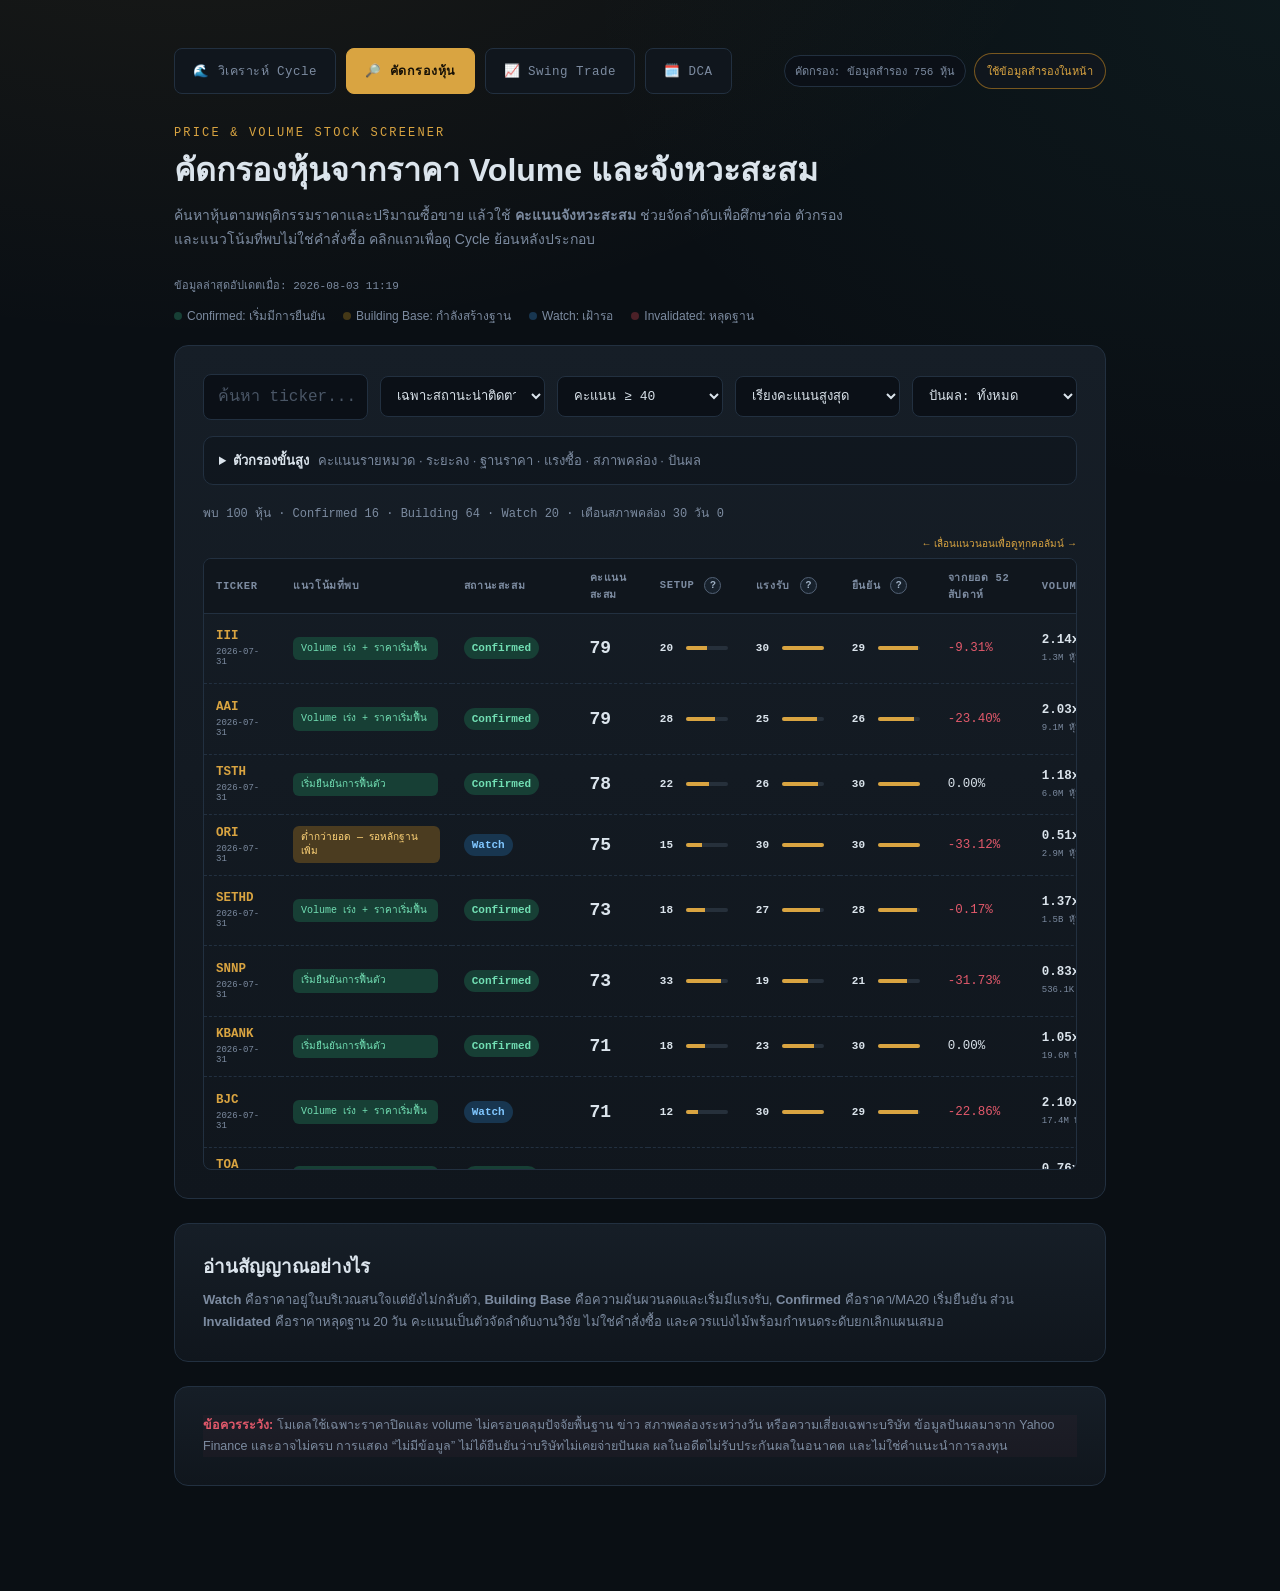
==== commit df628977: "update dca" ====
--- a/index.html
+++ b/index.html
@@ -258,6 +258,14 @@
  .dca-results-column .dca-stat b{font-size:13px}
  .dca-results-column .outcome-grid{grid-template-columns:repeat(3,minmax(0,1fr))}
  .dca-results-column .scenario-grid{grid-template-columns:repeat(2,minmax(0,1fr))}
+}
+@media(min-width:1680px){
+ .wrap{width:calc(100vw - 48px);max-width:none!important;margin-left:auto;margin-right:auto}
+ .dca-planner-columns{grid-template-columns:minmax(390px,440px) minmax(0,1fr);gap:22px}
+ .dca-results-column .dca-grid{grid-template-columns:repeat(6,minmax(0,1fr))}
+ .dca-results-column .outcome-grid{grid-template-columns:repeat(5,minmax(0,1fr))}
+ .dca-results-column .scenario-grid{grid-template-columns:repeat(4,minmax(0,1fr))}
+ .dca-results-column>#riskResult{padding:22px}
 }
 @media(min-width:901px) and (max-width:1099px){.scenario-controls .scenario-sliders{grid-template-columns:repeat(3,1fr)}}
 @media(max-width:900px){.outcome-grid{grid-template-columns:repeat(2,1fr)}.scenario-controls .scenario-sliders{grid-template-columns:1fr}}
@@ -930,7 +938,7 @@
 
 (function(){
 let SIGNALS = [];
-const UPDATED_AT = "2026-08-03 11:10";
+const UPDATED_AT = "2026-08-03 11:19";
 let DIVIDENDS = {};
 const LABELS = {confirmed:'Confirmed',building:'Building Base',watch:'Watch',invalidated:'Invalidated',neutral:'Neutral',illiquid:'สภาพคล่องต่ำ'};
 
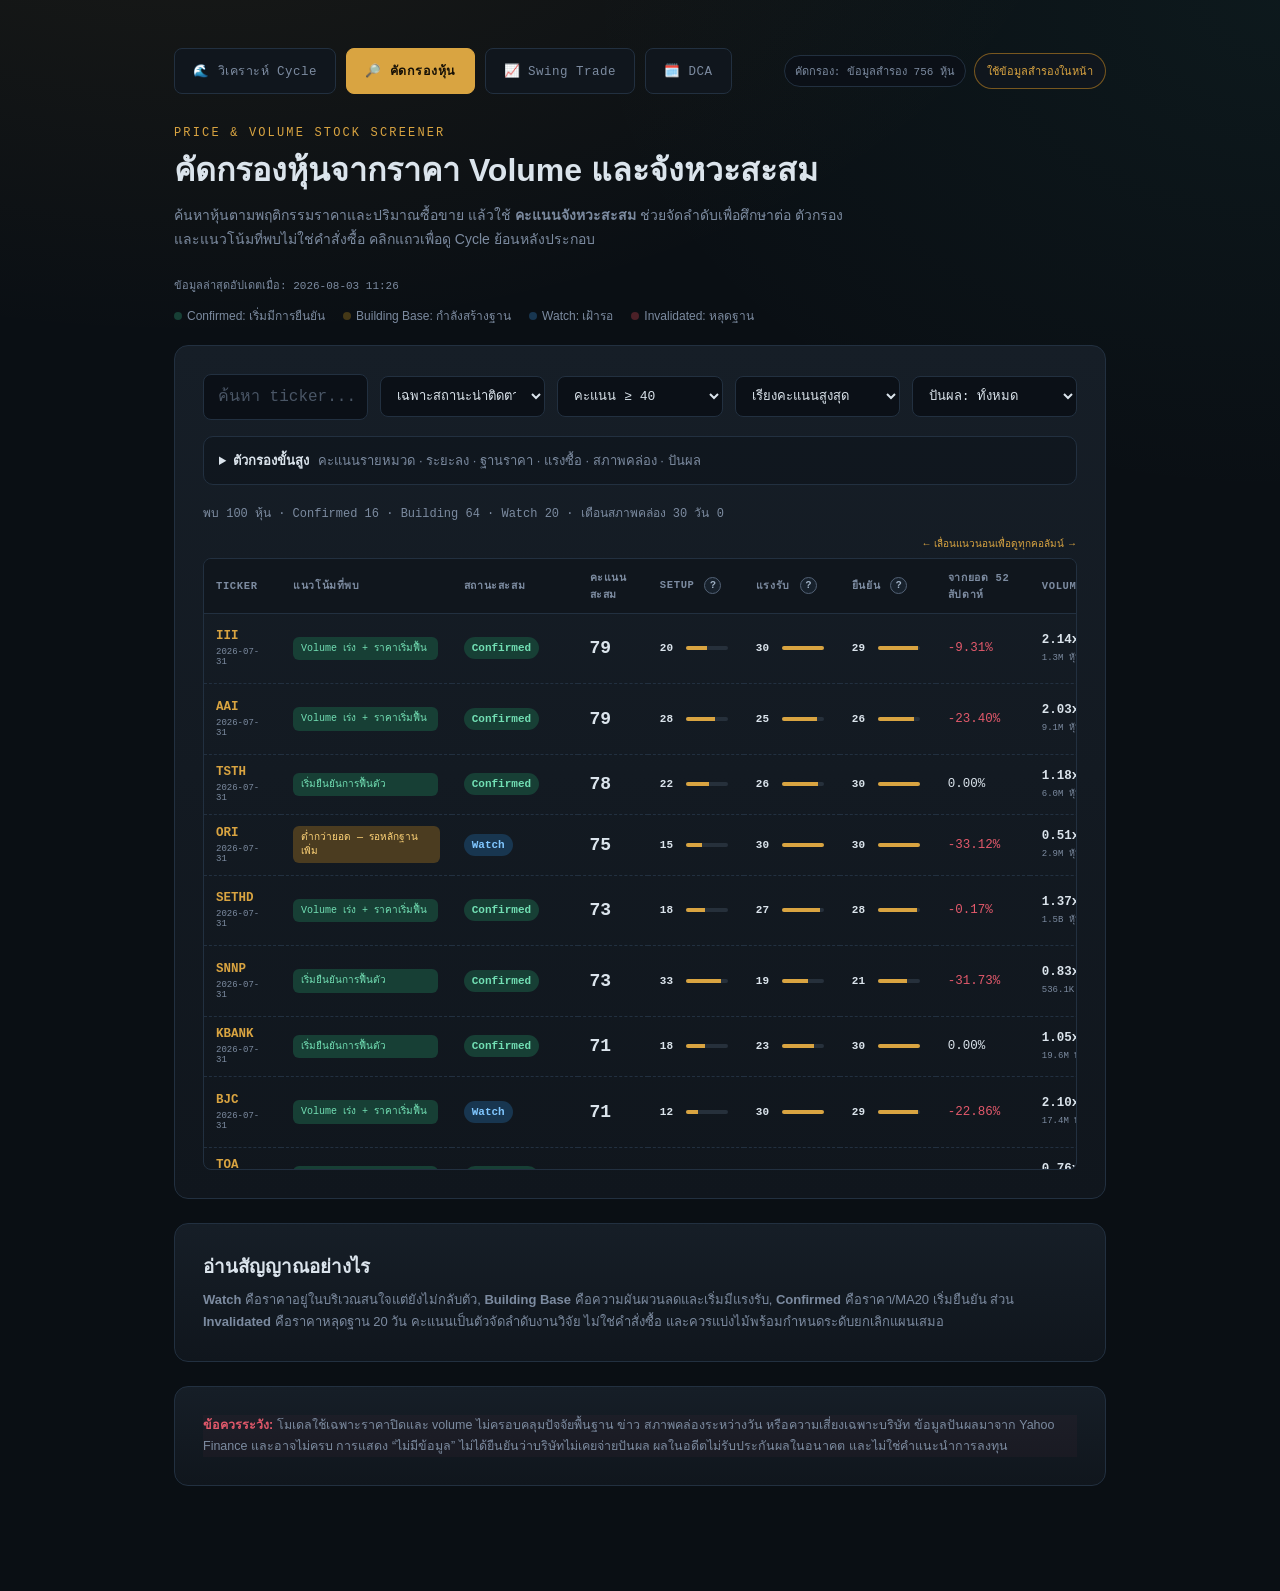
==== commit 745ad68c: "update dca scenario" ====
--- a/index.html
+++ b/index.html
@@ -247,7 +247,11 @@
  .dca-scenario-column,.dca-results-column{min-width:0}
  .dca-scenario-column .scenario-controls{margin:0;padding:18px}
  .dca-scenario-column .scenario-control-head{align-items:flex-start;flex-direction:column}
- .dca-scenario-column .scenario-presets{margin:13px 0}
+.dca-scenario-column .scenario-presets{margin:13px 0}
+.rise-correction-controls{display:grid;grid-template-columns:1fr 1fr;gap:12px;margin:0 0 14px;padding:12px;border:1px solid rgba(228,169,54,.45);border-radius:9px;background:rgba(228,169,54,.06)}
+.rise-correction-controls[hidden]{display:none}
+.rise-correction-controls label{margin:0;color:var(--muted);font-size:11px}.rise-correction-controls label span{display:flex;justify-content:space-between;gap:8px}.rise-correction-controls b{color:var(--amber)}.rise-correction-controls input[type=range]{width:100%;margin-top:10px;accent-color:var(--amber)}
+.rise-correction-controls p{grid-column:1/-1;margin:0;color:var(--muted);font-size:10px;line-height:1.5}
  .dca-scenario-column .path-model-row{align-items:stretch;flex-direction:column;margin-bottom:13px}
  .dca-scenario-column .path-model-row label{min-width:0;width:100%}
  .dca-scenario-column .scenario-sliders{grid-template-columns:1fr}
@@ -479,7 +483,7 @@
   <aside class="dca-scenario-column">
   <section class="panel scenario-controls" aria-labelledby="scenarioControlTitle">
     <div class="scenario-control-head"><div><div class="eyebrow">Scenario Lab</div><h2 id="scenarioControlTitle">ปรับสมมติฐานเพื่อทดสอบแผน</h2></div><span>ข้อมูลส่วนนี้เป็นสถานการณ์จำลอง ไม่ใช่ราคาคาดการณ์</span></div>
-    <div class="scenario-presets" role="group" aria-label="สถานการณ์สำเร็จรูป"><button type="button" data-preset="cycle">อิง Cycle</button><button type="button" data-preset="mild">ลงเล็กน้อย</button><button type="button" data-preset="correction">ตลาดปรับฐาน</button><button type="button" data-preset="crisis">วิกฤต</button><button type="button" data-preset="custom" class="active">กำหนดเอง</button></div>
+    <div class="scenario-presets" role="group" aria-label="สถานการณ์สำเร็จรูป"><button type="button" data-preset="cycle">อิง Cycle</button><button type="button" data-preset="mild">ลงเล็กน้อย</button><button type="button" data-preset="correction">ตลาดปรับฐาน</button><button type="button" data-preset="crisis">วิกฤต</button><button type="button" data-preset="rallyCorrection">ขึ้นก่อนแล้วปรับฐาน</button><button type="button" data-preset="custom" class="active">กำหนดเอง</button></div>
     <div class="path-model-row"><label>รูปแบบเส้นทางราคา <button type="button" class="metric-help" data-tip="เส้นตรงใช้ตรวจสูตร, 3 เดือนใช้ความผันผวนล่าสุดเมื่อข้อมูลพร้อม, Cycle ใช้เส้นโค้งตามรอบ และ Stress เพิ่มความผันผวนแบบกำหนดซ้ำได้" aria-label="คำอธิบายรูปแบบเส้นทางราคา">?</button><select id="riskPathModel"><option value="linear">เส้นตรง — Baseline</option><option value="recent3m">พฤติกรรม 3 เดือนล่าสุด</option><option value="cycle" selected>เส้นโค้งตาม Cycle</option><option value="stress">Stress แบบผันผวน</option></select></label><span id="pathModelNote"></span></div>
     <div class="scenario-sliders">
       <label><span>งบลงทุนต่อเดือน <button type="button" class="metric-help" data-tip="เลื่อนเพื่อทดลองเพิ่มหรือลดวงเงินรายเดือน ผลลัพธ์จะคำนวณใหม่ทันที" aria-label="คำอธิบาย slider งบต่อเดือน">?</button> <b id="riskBudgetValue">5,000 บาท</b></span><input type="range" id="riskBudgetSlider" min="0" max="50000" step="1000" value="5000"></label>
@@ -487,6 +491,12 @@
       <label><span>ราคาลดลงสูงสุด <b id="riskDeclineValue">30%</b></span><input type="range" id="riskDeclineSlider" min="0" max="80" step="1" value="30"><input type="hidden" id="riskDecline" value="30"></label>
       <label><span>ระยะเวลาขาลง <b id="riskDeclineMonthsValue">12 เดือน</b></span><input type="range" id="riskDeclineMonthsSlider" min="1" max="36" step="1" value="12"><input type="hidden" id="riskDeclineMonths" value="12"><small class="cycle-time-note" id="cycleTimeNote"></small></label>
       <label><span>ระดับการฟื้นตัว <button type="button" class="metric-help" data-tip="0% คือราคาคงอยู่ที่จุดต่ำสุด และ 100% คือฟื้นกลับถึงราคาปัจจุบัน" aria-label="คำอธิบายระดับการฟื้นตัว">?</button> <b id="riskRecoveryValue">กลับถึงราคาปัจจุบัน</b></span><input type="range" id="riskRecoverySlider" min="0" max="150" step="5" value="100"></label>
+    </div>
+    <div class="rise-correction-controls" id="riseCorrectionControls" hidden>
+      <input type="hidden" id="riskSequence" value="decline-recovery">
+      <label><span>ราคาขึ้นก่อน <b id="riskRiseValue">25%</b></span><input type="range" id="riskRiseSlider" min="5" max="100" step="1" value="25"><input type="hidden" id="riskRise" value="25"></label>
+      <label><span>ระยะขาขึ้น <b id="riskRiseMonthsValue">4 เดือน</b></span><input type="range" id="riskRiseMonthsSlider" min="1" max="24" step="1" value="4"><input type="hidden" id="riskRiseMonths" value="4"></label>
+      <p>จากนั้นราคาจะย่อลงตามค่า “ราคาลดลงสูงสุด” ซึ่งคำนวณจากจุดสูงสุดใหม่ ไม่ใช่จากราคาวันนี้</p>
     </div>
     <details class="dca-advanced"><summary>ตั้งค่าขั้นสูง</summary><div class="dca-advanced-grid"><label class="dca-check cycle-time-check"><input type="checkbox" id="riskUseCycleTime" checked> ใช้ระยะขาลงเฉลี่ยจาก Cycle</label><label>ราคาฟื้นเป้าหมาย (บาท)<input type="number" id="riskTarget" min="0.01" step="0.01"></label><label>ขาดทุนที่รับได้สูงสุด (%)<input type="number" id="riskTolerance" min="1" max="100" value="30"></label><label class="dca-check"><input type="checkbox" id="riskDividend"> สมมติปันผลเท่า 12 เดือนล่าสุด</label></div></details>
   </section>
@@ -938,7 +948,7 @@
 
 (function(){
 let SIGNALS = [];
-const UPDATED_AT = "2026-08-03 11:19";
+const UPDATED_AT = "2026-08-03 11:26";
 let DIVIDENDS = {};
 const LABELS = {confirmed:'Confirmed',building:'Building Base',watch:'Watch',invalidated:'Invalidated',neutral:'Neutral',illiquid:'สภาพคล่องต่ำ'};
 
@@ -1121,6 +1131,7 @@
   mild:Object.freeze({id:'mild',drawdownPercent:10,declineMonths:3,recoveryMode:'current',recoveryPercent:100,recoveryMonths:null,useCycleReference:false}),
   correction:Object.freeze({id:'correction',drawdownPercent:25,declineMonths:9,recoveryMode:'partial',recoveryPercent:50,recoveryMonths:null,useCycleReference:false}),
   crisis:Object.freeze({id:'crisis',drawdownPercent:50,declineMonths:18,recoveryMode:'none',recoveryPercent:0,recoveryMonths:null,useCycleReference:false}),
+  rallyCorrection:Object.freeze({id:'rallyCorrection',risePercent:25,riseMonths:4,drawdownPercent:30,declineMonths:6,recoveryMode:'current',recoveryPercent:100,recoveryMonths:null,useCycleReference:false,sequence:'rise-correction'}),
  });
 
  function periodsPerMonth(frequency){return frequency==='daily'?21:frequency==='weekly'?4:1}
@@ -1179,8 +1190,17 @@
   return{prices,modelUsed,requestedModel:requested,sourcePoints:usableRecent?history.length:0,fallbackReason:requested==='recent3m'&&!usableRecent?'recent-data-unavailable':null};
  }
 
- function simulateScenario({current,bottom,target,steps,downSteps,initial,contribution,budget,annualDiv,periodsPerYear,model='linear',recentPrices=[]}){
-  const path=buildPricePath({model,current,bottom,target,steps,downSteps,recentPrices}).prices;
+ function buildRiseCorrectionPath({model='cycle',current,peak,bottom,target,steps,riseSteps,declineSteps,recentPrices=[]}){
+  const count=Math.max(2,Math.round(steps)),rise=Math.min(count-1,Math.max(1,Math.round(riseSteps))),fall=Math.min(count-rise,Math.max(1,Math.round(declineSteps))),turn=rise+fall;
+  const first=buildPricePath({model,current,bottom:peak,target:peak,steps:rise,downSteps:rise,recentPrices});
+  const second=buildPricePath({model,current:peak,bottom,target,steps:count-rise,downSteps:fall,recentPrices});
+  const prices=first.prices.concat(second.prices.slice(1));
+  prices[rise]=peak;prices[turn]=bottom;prices[count]=target;
+  return{prices,modelUsed:second.modelUsed,requestedModel:model,sourcePoints:second.sourcePoints,fallbackReason:first.fallbackReason||second.fallbackReason,peakPeriod:rise,declineEndPeriod:turn};
+ }
+
+ function simulateScenario({current,bottom,target,steps,downSteps,initial,contribution,budget,annualDiv,periodsPerYear,model='linear',recentPrices=[],pricePath=null}){
+  const path=Array.isArray(pricePath)&&pricePath.length===steps+1?pricePath:buildPricePath({model,current,bottom,target,steps,downSteps,recentPrices}).prices;
   let reserve=initial,allocated=initial,dividendCash=0,first=boardLotPurchase(reserve,current),shares=first.shares,invested=first.cost,worst=0;
   reserve-=first.cost;
   for(let i=1;i<=steps;i++){
@@ -1203,14 +1223,14 @@
   return{invested,value,pnl,pct:invested?pnl/invested*100:0,worst:worst*100};
  }
 
- return Object.freeze({SCENARIO_PRESETS,periodsPerMonth,contributionPerPeriod,boardLotPurchase,assessMonthlyBudget,rankAffordableAlternatives,analyzeOutcomeTimeline,buildPricePath,simulateScenario});
+ return Object.freeze({SCENARIO_PRESETS,periodsPerMonth,contributionPerPeriod,boardLotPurchase,assessMonthlyBudget,rankAffordableAlternatives,analyzeOutcomeTimeline,buildPricePath,buildRiseCorrectionPath,simulateScenario});
 });
 
 (function(){
 let DATA={};
-const {SCENARIO_PRESETS,boardLotPurchase,simulateScenario,contributionPerPeriod,assessMonthlyBudget,rankAffordableAlternatives,analyzeOutcomeTimeline,buildPricePath}=window.DcaDomain;
+const {SCENARIO_PRESETS,boardLotPurchase,simulateScenario,contributionPerPeriod,assessMonthlyBudget,rankAffordableAlternatives,analyzeOutcomeTimeline,buildPricePath,buildRiseCorrectionPath}=window.DcaDomain;
 const ticker=document.getElementById('riskTicker'),start=document.getElementById('dcaStart'),end=document.getElementById('dcaEnd'),dcaSourceStatus=document.getElementById('dcaSourceStatus');
-const PLAN_FIELDS=['riskInitial','riskBudget','riskFrequency','riskMonths','riskBuyMonths','riskPathModel','riskDecline','riskDeclineMonths','riskUseCycleTime','riskTarget','riskTolerance','riskDividend'];
+const PLAN_FIELDS=['riskInitial','riskBudget','riskFrequency','riskMonths','riskBuyMonths','riskPathModel','riskDecline','riskDeclineMonths','riskRise','riskRiseMonths','riskSequence','riskUseCycleTime','riskTarget','riskTolerance','riskDividend'];
 const plans=new Map();let activePlan=null;
 const WORKSPACE_AUTO_KEY='dcaWorkspaceAutoV1',WORKSPACE_MAIN_KEY='dcaWorkspaceMainV1';
 Object.keys(DATA).sort().forEach(t=>{const o=document.createElement('option');o.value=t;document.getElementById('dcaTickerList').appendChild(o)});
@@ -1321,23 +1341,27 @@
  svg.innerHTML=`${ticks.map(t=>{const value=low+(high-low)*(1-t),py=40+t*225;return`<line class="chart-grid-line" x1="55" y1="${py}" x2="965" y2="${py}"></line><text class="chart-axis-text" x="6" y="${py+4}">${fmt(value,0)}</text>`}).join('')}<path class="chart-line-invested" d="${line(series.invested)}"></path><path class="chart-line-price" d="${line(series.price)}"></path><path class="chart-line-portfolio" d="${line(series.portfolio)}"></path><text class="chart-axis-text" x="55" y="290">เริ่มต้น</text><text class="chart-axis-text" x="900" y="290">เดือน ${months}</text>`;
 }
 function setScenarioPresetActive(id){document.querySelectorAll('.scenario-presets button').forEach(button=>button.classList.toggle('active',button.dataset.preset===id))}
+function syncSequenceControls(){const rise=document.getElementById('riskSequence').value==='rise-correction';document.getElementById('riseCorrectionControls').hidden=!rise;document.querySelector('#riskDeclineValue').parentElement.firstChild.textContent=rise?'ย่อลงจากจุดสูงสุด ':'ราคาลดลงสูงสุด '}
 function updateScenarioLabels(){
- const monthlyBudget=Math.max(0,+document.getElementById('riskBudget').value||0),buyMonths=Math.max(1,+document.getElementById('riskBuyMonths').value||1),drop=Math.max(0,+document.getElementById('riskDecline').value||0),downMonths=Math.max(1,+document.getElementById('riskDeclineMonths').value||1),recovery=Math.max(0,+document.getElementById('riskRecoverySlider').value||0);
+ const monthlyBudget=Math.max(0,+document.getElementById('riskBudget').value||0),buyMonths=Math.max(1,+document.getElementById('riskBuyMonths').value||1),drop=Math.max(0,+document.getElementById('riskDecline').value||0),downMonths=Math.max(1,+document.getElementById('riskDeclineMonths').value||1),recovery=Math.max(0,+document.getElementById('riskRecoverySlider').value||0),rise=Math.max(0,+document.getElementById('riskRise').value||0),riseMonths=Math.max(1,+document.getElementById('riskRiseMonths').value||1);
  document.getElementById('riskBudgetValue').textContent=`${fmt(monthlyBudget,0)} บาท`;document.getElementById('riskBuyMonthsValue').textContent=`${fmt(buyMonths,0)} เดือน`;document.getElementById('riskDeclineValue').textContent=`${fmt(drop,0)}%`;document.getElementById('riskDeclineMonthsValue').textContent=`${fmt(downMonths,0)} เดือน`;
  document.getElementById('riskRecoveryValue').textContent=recovery===0?'ไม่ฟื้นตัว':recovery===100?'กลับถึงราคาปัจจุบัน':recovery<100?`ฟื้นกลับ ${fmt(recovery,0)}%`:`สูงกว่าราคาปัจจุบัน ${fmt(recovery-100,0)}%`;
+ document.getElementById('riskRiseValue').textContent=`${fmt(rise,0)}%`;document.getElementById('riskRiseMonthsValue').textContent=`${fmt(riseMonths,0)} เดือน`;syncSequenceControls();
 }
 function applyRecoveryTarget(){
- const x=stock();if(!x)return;const current=x.m.at(-1)[1],drop=Math.min(.95,Math.max(0,(+document.getElementById('riskDecline').value||0)/100)),bottom=current*(1-drop),recovery=Math.max(0,+document.getElementById('riskRecoverySlider').value||0)/100;
+ const x=stock();if(!x)return;const current=x.m.at(-1)[1],drop=Math.min(.95,Math.max(0,(+document.getElementById('riskDecline').value||0)/100)),rise=Math.max(0,(+document.getElementById('riskRise').value||0)/100),peak=document.getElementById('riskSequence').value==='rise-correction'?current*(1+rise):current,bottom=peak*(1-drop),recovery=Math.max(0,+document.getElementById('riskRecoverySlider').value||0)/100;
  document.getElementById('riskTarget').value=Math.max(.01,bottom+(current-bottom)*recovery).toFixed(2);
 }
 function syncScenarioControls(){
- const x=stock();if(!x)return;const current=x.m.at(-1)[1],drop=Math.min(.95,Math.max(0,(+document.getElementById('riskDecline').value||0)/100)),bottom=current*(1-drop),target=Math.max(.01,+document.getElementById('riskTarget').value||current),recovery=current===bottom?100:(target-bottom)/(current-bottom)*100;
+ const x=stock();if(!x)return;const current=x.m.at(-1)[1],drop=Math.min(.95,Math.max(0,(+document.getElementById('riskDecline').value||0)/100)),rise=Math.max(0,(+document.getElementById('riskRise').value||0)/100),peak=document.getElementById('riskSequence').value==='rise-correction'?current*(1+rise):current,bottom=peak*(1-drop),target=Math.max(.01,+document.getElementById('riskTarget').value||current),recovery=current===bottom?100:(target-bottom)/(current-bottom)*100;
  const monthlyBudget=Math.max(0,+document.getElementById('riskBudget').value||0),months=Math.max(1,+document.getElementById('riskMonths').value||1),buyMonths=Math.min(months,Math.max(1,+document.getElementById('riskBuyMonths').value||3)),budgetSlider=document.getElementById('riskBudgetSlider'),buySlider=document.getElementById('riskBuyMonthsSlider');document.getElementById('riskBuyMonths').value=buyMonths;budgetSlider.max=Math.max(50000,Math.ceil(monthlyBudget/10000)*10000);budgetSlider.value=monthlyBudget;buySlider.max=months;buySlider.value=buyMonths;document.getElementById('riskDeclineSlider').value=Math.min(80,drop*100);document.getElementById('riskDeclineMonthsSlider').value=Math.min(36,Math.max(1,+document.getElementById('riskDeclineMonths').value||1));document.getElementById('riskRecoverySlider').value=Math.min(150,Math.max(0,Math.round(recovery/5)*5));updateScenarioLabels();
 }
 function applyScenarioPreset(id){
  const preset=SCENARIO_PRESETS[id],x=stock();if(!preset||!x)return;const risk=x.r||{};
+ document.getElementById('riskSequence').value=preset.sequence||'decline-recovery';
  if(id==='cycle'){document.getElementById('riskDecline').value=Math.min(80,Math.max(5,Math.abs(Number(risk.maxDrawdown)||30))).toFixed(0);document.getElementById('riskUseCycleTime').checked=true;applyCycleTime();}
  else{document.getElementById('riskDecline').value=preset.drawdownPercent;document.getElementById('riskDeclineMonths').value=preset.declineMonths;document.getElementById('riskUseCycleTime').checked=false;}
+ if(preset.sequence==='rise-correction'){document.getElementById('riskRise').value=preset.risePercent;document.getElementById('riskRiseMonths').value=preset.riseMonths;document.getElementById('riskRiseSlider').value=preset.risePercent;document.getElementById('riskRiseMonthsSlider').value=preset.riseMonths;}
  document.getElementById('riskRecoverySlider').value=preset.recoveryPercent;document.getElementById('riskDeclineSlider').value=document.getElementById('riskDecline').value;document.getElementById('riskDeclineMonthsSlider').value=Math.min(36,+document.getElementById('riskDeclineMonths').value||1);applyRecoveryTarget();updateScenarioLabels();setScenarioPresetActive(id);calculateRisk();renderPlanTabs();
 }
 function loadStock(savedValues=null){
@@ -1348,7 +1372,7 @@
 }
 function calculateRisk(){
  const x=stock();if(!x)return;
- const symbol=ticker.value.trim().toUpperCase(),current=x.m.at(-1)[1],risk=x.r||{},initial=Math.max(0,+document.getElementById('riskInitial').value||0),months=Math.max(1,Math.round(+document.getElementById('riskMonths').value||1)),buyMonths=Math.min(months,Math.max(1,Math.round(+document.getElementById('riskBuyMonths').value||1))),downMonths=Math.min(months,Math.max(1,Math.round(+document.getElementById('riskDeclineMonths').value||1))),frequency=document.getElementById('riskFrequency').value,periodsPerMonth=frequency==='daily'?21:frequency==='weekly'?4:1,periodsPerYear=periodsPerMonth*12,steps=months*periodsPerMonth,buySteps=buyMonths*periodsPerMonth,downSteps=downMonths*periodsPerMonth,frequencyLabel=frequency==='daily'?'ทุกวันทำการ':frequency==='weekly'?'ทุกสัปดาห์':'ทุกเดือน',drop=Math.min(.95,Math.max(0,(+document.getElementById('riskDecline').value||0)/100)),target=Math.max(.01,+document.getElementById('riskTarget').value||current),monthlyBudget=Math.max(0,+document.getElementById('riskBudget').value||0),budget=initial+monthlyBudget*buyMonths,contribution=updateContribution(),tolerance=Math.max(0,+document.getElementById('riskTolerance').value||0),withDiv=document.getElementById('riskDividend').checked,stress=current*(1-drop),annualDiv=withDiv?(risk.div12||0):0,pathModel=document.getElementById('riskPathModel').value,pathResult=buildPricePath({model:pathModel,current,bottom:stress,target,steps,downSteps,recentPrices:x.p3||[]}),pricePath=pathResult.prices;
+ const symbol=ticker.value.trim().toUpperCase(),current=x.m.at(-1)[1],risk=x.r||{},initial=Math.max(0,+document.getElementById('riskInitial').value||0),months=Math.max(1,Math.round(+document.getElementById('riskMonths').value||1)),buyMonths=Math.min(months,Math.max(1,Math.round(+document.getElementById('riskBuyMonths').value||1))),downMonths=Math.min(months,Math.max(1,Math.round(+document.getElementById('riskDeclineMonths').value||1))),frequency=document.getElementById('riskFrequency').value,periodsPerMonth=frequency==='daily'?21:frequency==='weekly'?4:1,periodsPerYear=periodsPerMonth*12,steps=months*periodsPerMonth,buySteps=buyMonths*periodsPerMonth,downSteps=downMonths*periodsPerMonth,frequencyLabel=frequency==='daily'?'ทุกวันทำการ':frequency==='weekly'?'ทุกสัปดาห์':'ทุกเดือน',drop=Math.min(.95,Math.max(0,(+document.getElementById('riskDecline').value||0)/100)),target=Math.max(.01,+document.getElementById('riskTarget').value||current),monthlyBudget=Math.max(0,+document.getElementById('riskBudget').value||0),budget=initial+monthlyBudget*buyMonths,contribution=updateContribution(),tolerance=Math.max(0,+document.getElementById('riskTolerance').value||0),withDiv=document.getElementById('riskDividend').checked,annualDiv=withDiv?(risk.div12||0):0,pathModel=document.getElementById('riskPathModel').value,sequence=document.getElementById('riskSequence').value,rise=Math.max(0,(+document.getElementById('riskRise').value||0)/100),riseMonths=Math.min(months-1,Math.max(1,Math.round(+document.getElementById('riskRiseMonths').value||1))),riseSteps=riseMonths*periodsPerMonth,peak=sequence==='rise-correction'?current*(1+rise):current,stress=peak*(1-drop),pathResult=sequence==='rise-correction'?buildRiseCorrectionPath({model:pathModel,current,peak,bottom:stress,target,steps,riseSteps,declineSteps:downSteps,recentPrices:x.p3||[]}):buildPricePath({model:pathModel,current,bottom:stress,target,steps,downSteps,recentPrices:x.p3||[]}),pricePath=pathResult.prices,declineEndPeriod=pathResult.declineEndPeriod||downSteps;
  let reserve=initial,allocated=initial,dividendCash=0,firstPurchase=boardLotPurchase(reserve,current),shares=firstPurchase.shares,invested=firstPurchase.cost,worstPct=0,troughValue=shares*current,usedPeriods=0,divTotal=0;reserve-=firstPurchase.cost;
  const ledger=[];
  if(initial>0)ledger.push({step:0,period:'เริ่มต้น',phase:firstPurchase.shares?'ราคาปัจจุบัน':'รอเงินครบ 100 หุ้น',price:current,buy:firstPurchase.cost,bought:firstPurchase.shares,shares,invested,reserve,value:shares*current,pnl:shares*current-invested,pct:0});
@@ -1358,23 +1382,26 @@
   let buy=0,bought=0;
   if(contribution>0&&allocated+contribution<=budget+.01){reserve+=contribution;allocated+=contribution;}const purchase=boardLotPurchase(reserve,price);buy=purchase.cost;bought=purchase.shares;if(bought){shares+=bought;invested+=buy;reserve-=buy;usedPeriods++;}
   const value=shares*price+dividendCash,pnl=value-invested,pct=invested?pnl/invested*100:0;
-  if(pct/100<worstPct)worstPct=pct/100;if(i===downSteps)troughValue=value;
-  ledger.push({step:i,period:`${i}/${steps}`,phase:i>buySteps?'หยุดซื้อและติดตามพอร์ต':bought?(i<=downSteps?'ราคาลง':'ราคาฟื้น'):'รอเงินครบ 100 หุ้น',price,buy,bought,shares,invested,reserve,value,pnl,pct});
+  if(pct/100<worstPct)worstPct=pct/100;if(i===declineEndPeriod)troughValue=value;
+  const marketPhase=sequence==='rise-correction'?(i<=riseSteps?'ราคาขึ้น':i<=declineEndPeriod?'ปรับฐาน':'ราคาฟื้น'):(i<=downSteps?'ราคาลง':'ราคาฟื้น');
+  ledger.push({step:i,period:`${i}/${steps}`,phase:i>buySteps?'หยุดซื้อและติดตามพอร์ต':bought?marketPhase:'รอเงินครบ 100 หุ้น',price,buy,bought,shares,invested,reserve,value,pnl,pct});
  }
  const endValue=shares*target+dividendCash,pnl=endValue-invested,avg=shares?invested/shares:0,downside=avg?stress/avg-1:0,upside=avg?target/avg-1:0,desired=budget,overRisk=Math.abs(worstPct*100)>tolerance,liquid=(risk.medianValue30||0)>=1000000;
  const stats=[['ราคาปัจจุบัน',fmt(current)+' บาท'],['ราคาวิกฤต',fmt(stress)+' บาท'],['เงินที่ใช้จริง',fmt(invested)+' บาท'],['ต้นทุนเฉลี่ย',fmt(avg)+' บาท'],['มูลค่าที่จุดต่ำ',fmt(troughValue)+' บาท'],['ขาดทุนสูงสุด',`${fmt(worstPct*100)}%`],['Downside จากต้นทุน',`${fmt(downside*100)}%`],['Upside ถึงเป้าหมาย',`${upside>=0?'+':''}${fmt(upside*100)}%`],['มูลค่าเมื่อถึงเป้า',fmt(endValue)+' บาท'],['กำไร/ขาดทุนเป้า',`${pnl>=0?'+':''}${fmt(pnl)} บาท`],['เงินที่แผนต้องการ',fmt(desired)+' บาท'],['DCA ได้จริง',`${usedPeriods}/${buySteps} งวด`]];
  document.getElementById('riskGrid').innerHTML=stats.map(s=>`<div class="dca-stat"><small>${s[0]}</small><b>${s[1]}</b></div>`).join('');
  document.getElementById('riskLedgerBody').innerHTML=ledger.map(r=>`<tr><td>${r.period}</td><td>${r.phase}</td><td>${fmt(r.price)}</td><td>${fmt(r.buy)}</td><td>${fmt(r.bought,0)}</td><td>${fmt(r.shares,0)}</td><td>${fmt(r.invested)}</td><td>${r.shares?fmt(r.invested/r.shares):'—'}</td><td>${fmt(r.value)}</td>${pnlCell(r.pnl,r.pct)}</tr>`).join('');
- const outcome=analyzeOutcomeTimeline({points:ledger.map(row=>({period:row.step,price:row.price,invested:row.invested,value:row.value})),periodsPerMonth,buyPeriods:buySteps,startPrice:current,declineEndPeriod:downSteps}),monthText=value=>value===null?`ยังไม่เกิดใน ${months} เดือน`:value===0?'ทันที':`เดือนที่ ${value}`;
+ const outcome=analyzeOutcomeTimeline({points:ledger.map(row=>({period:row.step,price:row.price,invested:row.invested,value:row.value})),periodsPerMonth,buyPeriods:buySteps,startPrice:current,declineEndPeriod}),monthText=value=>value===null?`ยังไม่เกิดใน ${months} เดือน`:value===0?'ทันที':`เดือนที่ ${value}`;
  document.getElementById('outcomeGrid').innerHTML=[['ซื้อสะสมครบ',monthText(outcome.buyCompleteMonth),''],['เท่าทุนครั้งแรก',monthText(outcome.breakEvenMonth),outcome.breakEvenMonth===null?'wait':'positive'],['เริ่มมีกำไร',monthText(outcome.firstProfitMonth),outcome.firstProfitMonth===null?'wait':'positive'],['กำไรต่อเนื่อง',monthText(outcome.sustainedProfitMonth),outcome.sustainedProfitMonth===null?'wait':'positive'],['กลับถึงราคาเริ่มต้น',monthText(outcome.returnToStartMonth),outcome.returnToStartMonth===null?'wait':'positive']].map(item=>`<div class="outcome-item ${item[2]}"><small>${item[0]}</small><b>${item[1]}</b></div>`).join('');
  document.getElementById('outcomeSummary').textContent=outcome.breakEvenMonth===null?`ยังไม่เท่าทุนใน Scenario นี้ · ไม่รวมค่าธรรมเนียม`:outcome.monthsAfterBuyingToBreakEven===0?`เท่าทุนก่อนหรือเมื่อซื้อครบ · ไม่รวมค่าธรรมเนียม`:`ใช้เวลา ${outcome.monthsAfterBuyingToBreakEven} เดือนหลังหยุดซื้อจนเท่าทุน · ไม่รวมค่าธรรมเนียม`;
- renderPortfolioChart(ledger,current,budget,months);document.getElementById('pathModelNote').textContent=pathResult.fallbackReason?'ข้อมูลรายวัน 3 เดือนยังไม่มีใน Cloud ชุดนี้ จึงใช้เส้นตรงแทน':pathResult.modelUsed==='recent3m'?`ใช้ราคาปิดย้อนหลัง ${pathResult.sourcePoints} วัน ปรับขนาดตาม Scenario`:pathResult.modelUsed==='cycle'?'ใช้เส้นโค้ง Smooth Cycle ตามระยะขาลงและการฟื้นตัว':pathResult.modelUsed==='stress'?'ใช้เส้นทางผันผวนแบบ deterministic เพื่อให้ตรวจซ้ำได้':'ใช้การลดและฟื้นแบบคงที่สำหรับตรวจสูตร';
+ renderPortfolioChart(ledger,current,budget,months);document.getElementById('pathModelNote').textContent=pathResult.fallbackReason?'ข้อมูลรายวัน 3 เดือนยังไม่มีใน Cloud ชุดนี้ จึงใช้เส้นตรงแทน':sequence==='rise-correction'?`ราคาขึ้น ${fmt(rise*100,0)}% ใน ${riseMonths} เดือน แล้วปรับฐาน ${fmt(drop*100,0)}% จากจุดสูงสุด`:pathResult.modelUsed==='recent3m'?`ใช้ราคาปิดย้อนหลัง ${pathResult.sourcePoints} วัน ปรับขนาดตาม Scenario`:pathResult.modelUsed==='cycle'?'ใช้เส้นโค้ง Smooth Cycle ตามระยะขาลงและการฟื้นตัว':pathResult.modelUsed==='stress'?'ใช้เส้นทางผันผวนแบบ deterministic เพื่อให้ตรวจซ้ำได้':'ใช้การลดและฟื้นแบบคงที่สำหรับตรวจสูตร';
  const common={current,steps,initial,contribution,budget,annualDiv,periodsPerYear,model:pathModel,recentPrices:x.p3||[]},scenarios=[
   ['ฟื้นเร็ว','ลงน้อยกว่าและใช้เวลาครึ่งหนึ่ง',current*(1-drop*.75),target,Math.max(1,Math.round(downSteps*.5))],
   ['ตาม Cycle','ค่ากลางของแผนปัจจุบัน',stress,target,downSteps],
   ['ขาลงยาว','ลงลึกขึ้นและใช้เวลานาน 1.5 เท่า',current*(1-Math.min(.95,drop*1.25)),target,Math.min(steps,Math.max(1,Math.round(downSteps*1.5)))],
-  ['ไม่ฟื้น','ลงลึกแล้วทรงตัวถึงจบแผน',current*(1-Math.min(.95,drop*1.25)),current*(1-Math.min(.95,drop*1.25)),downSteps]
+ ['ไม่ฟื้น','ลงลึกแล้วทรงตัวถึงจบแผน',current*(1-Math.min(.95,drop*1.25)),current*(1-Math.min(.95,drop*1.25)),downSteps]
  ].map(s=>({name:s[0],desc:s[1],...simulateScenario({...common,bottom:s[2],target:s[3],downSteps:s[4]})}));
+ const rallyPath=buildRiseCorrectionPath({model:pathModel,current,peak:current*1.25,bottom:current*1.25*(1-Math.max(.2,drop)),target:current,steps,riseSteps:Math.max(1,Math.min(steps-1,4*periodsPerMonth)),declineSteps:Math.max(1,Math.min(steps-1,6*periodsPerMonth)),recentPrices:x.p3||[]}).prices;
+ scenarios.push({name:'ขึ้นก่อนแล้วปรับฐาน',desc:'ขึ้น 25% ก่อนย่อจากยอด แล้วกลับฐานเดิม',...simulateScenario({...common,bottom:current,target:current,downSteps,pricePath:rallyPath})});
  document.getElementById('dcaScenarioGrid').innerHTML=scenarios.length?scenarios.map(s=>`<div class="scenario-card ${s.pnl>=0?'gain':'loss'}"><small>${s.name}</small><b>${signed(s.pnl)} บาท</b><small>ผลตอบแทน ${signed(s.pct)}%<br>ขาดทุนสูงสุด ${fmt(s.worst)}%<br>${s.desc}</small></div>`).join(''):'<div class="scenario-placeholder">ไม่สามารถคำนวณสถานการณ์ได้ กรุณาตรวจค่าที่กรอก</div>';
  const safety=[];const addSafety=(level,text)=>safety.push({level,text});
  if(current<=Number(risk.low252||0)*1.02)addSafety('danger',`ราคาอยู่ใกล้จุดต่ำสุด 52 สัปดาห์ ${fmt(risk.low252)} บาท`);else addSafety('ok',`ราคายังเหนือจุดต่ำสุด 52 สัปดาห์ ${fmt(risk.low252)} บาท`);
@@ -1416,6 +1443,8 @@
 document.getElementById('riskDeclineSlider').addEventListener('input',event=>{document.getElementById('riskDecline').value=event.target.value;setScenarioPresetActive('custom');applyRecoveryTarget();updateScenarioLabels();calculateRisk()});
 document.getElementById('riskDeclineMonthsSlider').addEventListener('input',event=>{document.getElementById('riskDeclineMonths').value=event.target.value;document.getElementById('riskUseCycleTime').checked=false;setScenarioPresetActive('custom');updateScenarioLabels();calculateRisk()});
 document.getElementById('riskRecoverySlider').addEventListener('input',()=>{setScenarioPresetActive('custom');applyRecoveryTarget();updateScenarioLabels();calculateRisk()});
+document.getElementById('riskRiseSlider').addEventListener('input',event=>{document.getElementById('riskRise').value=event.target.value;setScenarioPresetActive('custom');applyRecoveryTarget();updateScenarioLabels();calculateRisk()});
+document.getElementById('riskRiseMonthsSlider').addEventListener('input',event=>{document.getElementById('riskRiseMonths').value=event.target.value;setScenarioPresetActive('custom');updateScenarioLabels();calculateRisk()});
 document.getElementById('riskDecline').addEventListener('input',()=>{document.getElementById('riskDeclineSlider').value=Math.min(80,+document.getElementById('riskDecline').value||0);setScenarioPresetActive('custom');applyRecoveryTarget();updateScenarioLabels();calculateRisk()});
 document.getElementById('riskTarget').addEventListener('input',()=>{setScenarioPresetActive('custom');syncScenarioControls();calculateRisk()});document.getElementById('dcaCalculate').onclick=calculateHistory;
 document.getElementById('dcaBatchCreate').addEventListener('click',()=>{const raw=document.getElementById('dcaBatchTickers').value.toUpperCase(),symbols=[...new Set(raw.split(/[\s,;]+/).filter(Boolean))],valid=symbols.filter(s=>DATA[s]),invalid=symbols.filter(s=>!DATA[s]);if(!valid.length){document.getElementById('dcaBatchNote').textContent='ไม่พบ Ticker ที่กรอกในฐานข้อมูล';return;}saveActivePlan();const base=capturePlan();valid.slice(0,12).forEach(s=>{if(!plans.has(s))plans.set(s,{values:{...base,riskTarget:null,riskDeclineMonths:null,riskUseCycleTime:true}})});if(document.getElementById('dcaAllocationMode').value==='equal')applyAllocation();activatePlan(valid[0]);document.getElementById('dcaBatchTickers').value='';if(invalid.length)document.getElementById('dcaBatchNote').innerHTML+=` · ไม่พบ: ${invalid.join(', ')}`;});
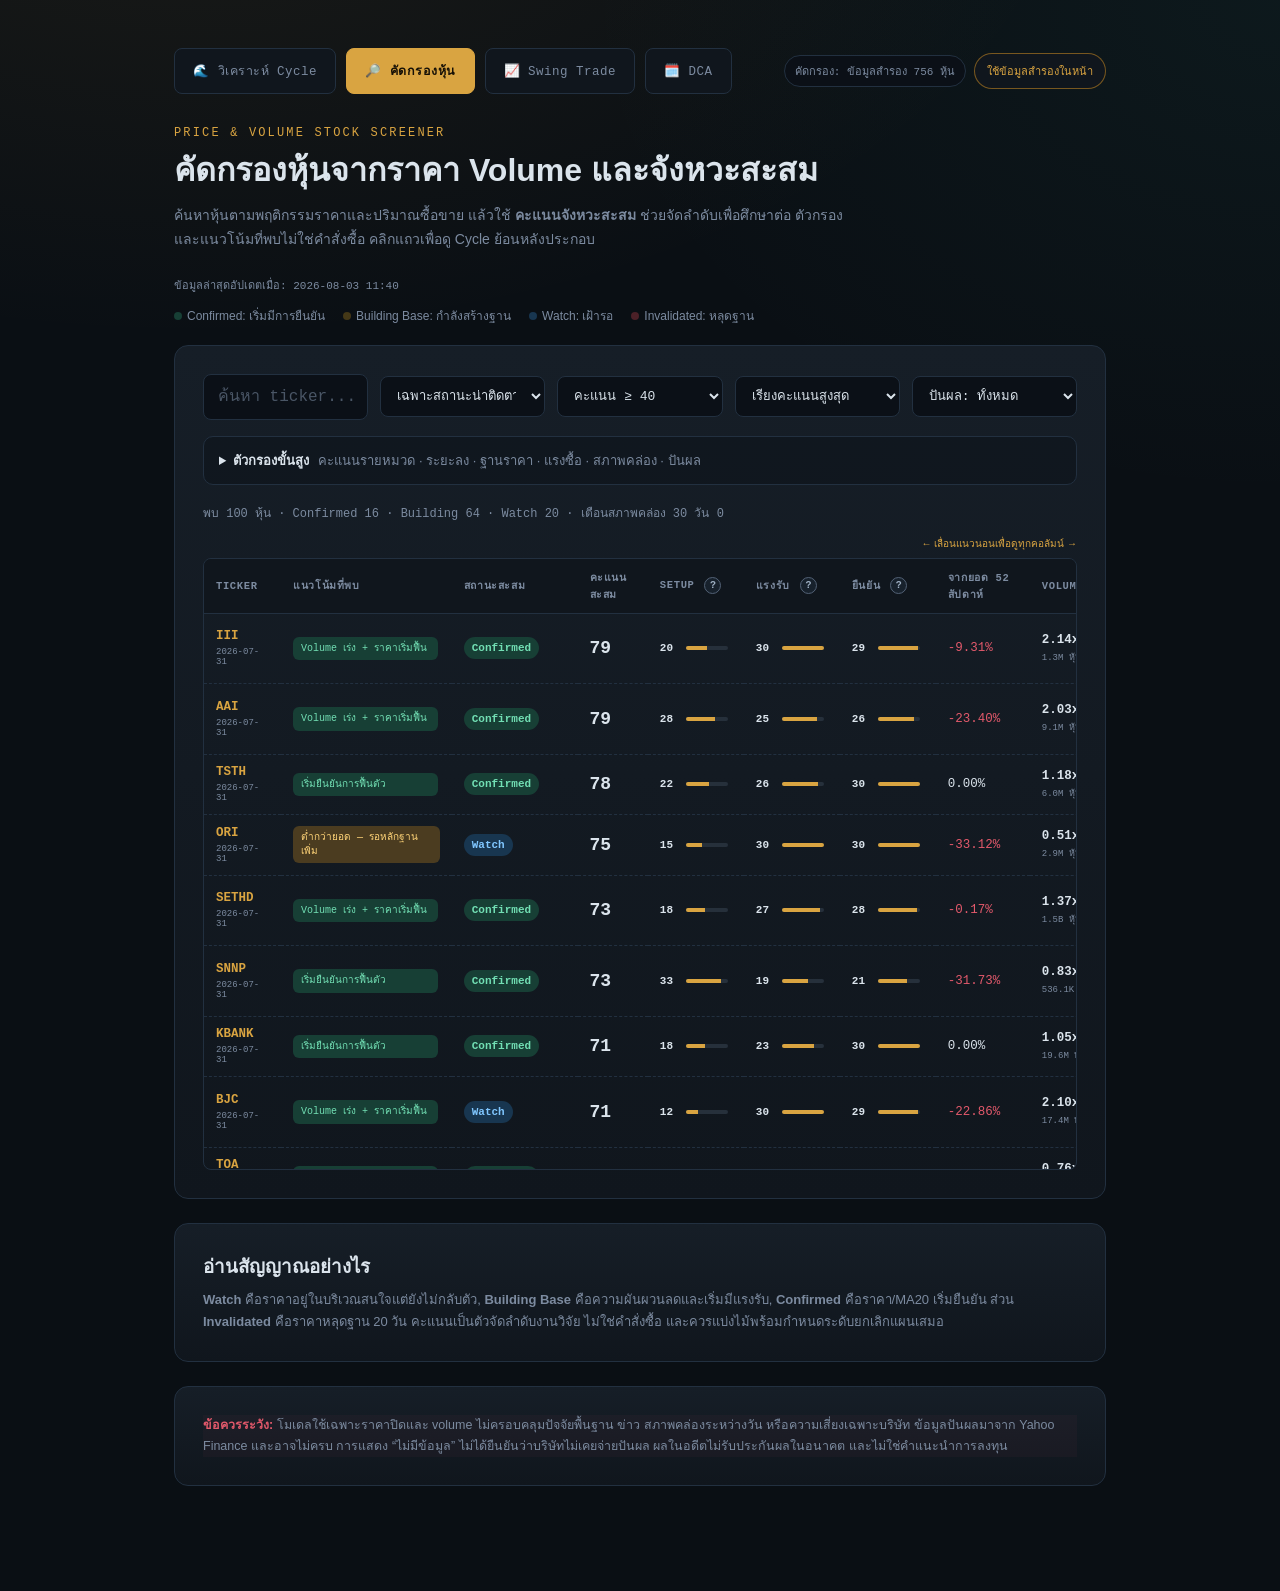
==== commit d52f9d6b: "update scenerio lab side bar" ====
--- a/index.html
+++ b/index.html
@@ -245,7 +245,9 @@
  .dca-sticky-controls .budget-fit-notice{margin:8px 0 0}
  .dca-planner-columns{display:grid;grid-template-columns:minmax(350px,32%) minmax(0,68%);gap:18px;align-items:start}
  .dca-scenario-column,.dca-results-column{min-width:0}
- .dca-scenario-column .scenario-controls{margin:0;padding:18px}
+ .dca-scenario-column{position:sticky;top:var(--dca-scenario-top,190px);height:calc(100vh - var(--dca-scenario-top,190px) - 8px);align-self:start}
+ .dca-scenario-column .scenario-controls{height:100%;margin:0;padding:18px;overflow-y:auto;overscroll-behavior:contain;scrollbar-width:thin;scrollbar-color:var(--line) transparent}
+ .dca-scenario-column .scenario-controls::-webkit-scrollbar{width:7px}.dca-scenario-column .scenario-controls::-webkit-scrollbar-thumb{background:var(--line);border-radius:999px}
  .dca-scenario-column .scenario-control-head{align-items:flex-start;flex-direction:column}
 .dca-scenario-column .scenario-presets{margin:13px 0}
 .rise-correction-controls{display:grid;grid-template-columns:1fr 1fr;gap:12px;margin:0 0 14px;padding:12px;border:1px solid rgba(228,169,54,.45);border-radius:9px;background:rgba(228,169,54,.06)}
@@ -948,7 +950,7 @@
 
 (function(){
 let SIGNALS = [];
-const UPDATED_AT = "2026-08-03 11:26";
+const UPDATED_AT = "2026-08-03 11:40";
 let DIVIDENDS = {};
 const LABELS = {confirmed:'Confirmed',building:'Building Base',watch:'Watch',invalidated:'Invalidated',neutral:'Neutral',illiquid:'สภาพคล่องต่ำ'};
 
@@ -1453,6 +1455,7 @@
 document.getElementById('dcaAllocationMode').addEventListener('change',applyAllocation);document.getElementById('dcaPortfolioBudget').addEventListener('input',()=>{if(document.getElementById('dcaAllocationMode').value==='equal')applyAllocation()});
 document.getElementById('dcaSaveWorkspace').onclick=()=>{try{localStorage.setItem(WORKSPACE_MAIN_KEY,JSON.stringify(workspaceData()));document.getElementById('dcaSaveStatus').textContent='บันทึกแผนหลักแล้ว';document.querySelector('.workspace-menu').open=false}catch(e){document.getElementById('dcaSaveStatus').textContent='บันทึกไม่สำเร็จ'}};
 document.getElementById('dcaLoadWorkspace').onclick=()=>{try{const data=JSON.parse(localStorage.getItem(WORKSPACE_MAIN_KEY));document.getElementById('dcaSaveStatus').textContent=restoreWorkspace(data)?'โหลดแผนหลักแล้ว':'ยังไม่มีแผนหลักที่บันทึก';document.querySelector('.workspace-menu').open=false}catch(e){document.getElementById('dcaSaveStatus').textContent='ข้อมูลแผนหลักเสียหาย'}};
+const stickyControls=document.querySelector('.dca-sticky-controls'),syncScenarioStickyOffset=()=>{if(!stickyControls)return;const offset=Math.ceil(stickyControls.getBoundingClientRect().height)+24;document.documentElement.style.setProperty('--dca-scenario-top',`${offset}px`)};syncScenarioStickyOffset();if(window.ResizeObserver)new ResizeObserver(syncScenarioStickyOffset).observe(stickyControls);window.addEventListener('resize',syncScenarioStickyOffset);
 let restored=false;try{restored=restoreWorkspace(JSON.parse(localStorage.getItem(WORKSPACE_AUTO_KEY)))}catch(e){}if(!restored){plans.set(ticker.value.trim().toUpperCase(),{values:null});activatePlan(ticker.value.trim().toUpperCase(),false)}updateAllocationUI();renderStockMenu();
 })();
 
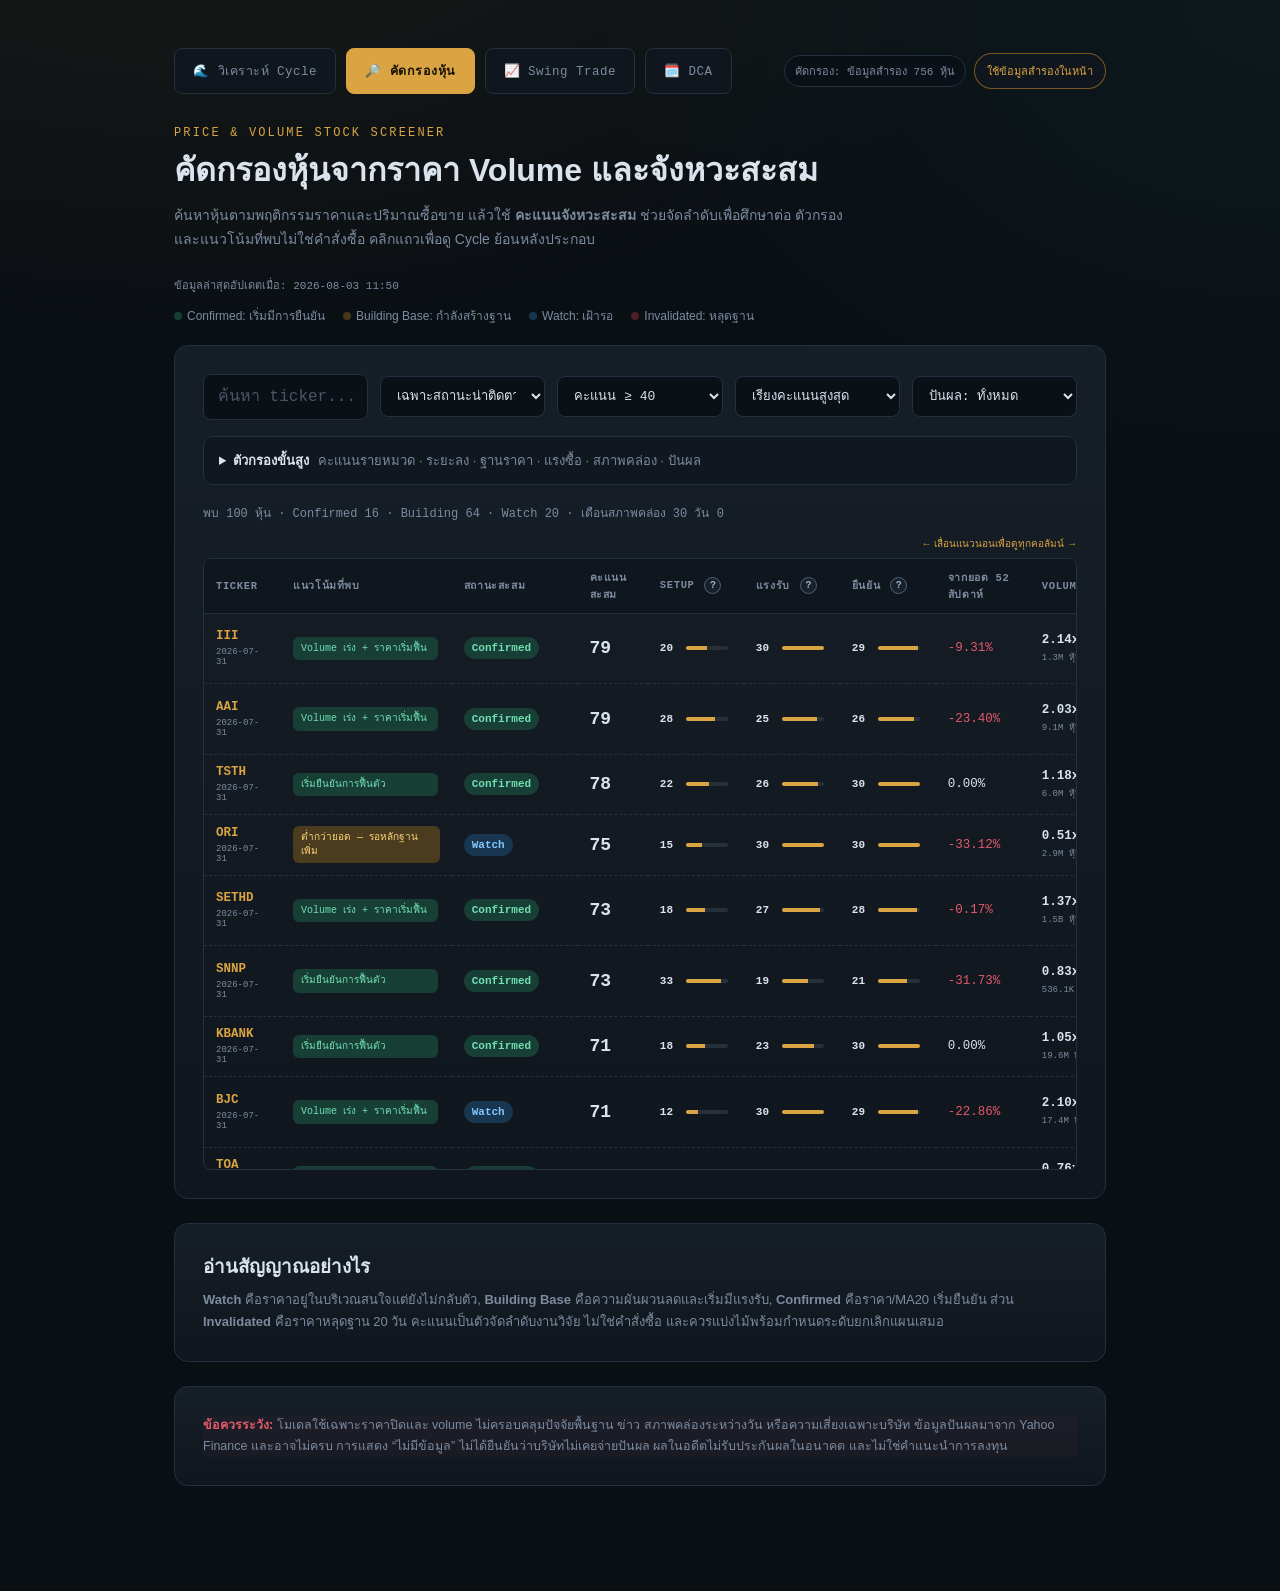
==== commit 92d07dab: "update dca" ====
--- a/index.html
+++ b/index.html
@@ -235,7 +235,7 @@
 .scenario-controls .scenario-sliders{grid-template-columns:repeat(5,minmax(0,1fr))}
 .path-model-row{display:flex;align-items:flex-end;gap:14px;margin:-5px 0 16px}.path-model-row label{margin:0;min-width:290px}.path-model-row select{display:block;width:100%;margin-top:6px;background:#0b1017;border:1px solid var(--line);color:var(--text);padding:10px;border-radius:7px}.path-model-row>span{color:var(--muted);font-size:10px;line-height:1.5}
 .outcome-timeline{margin-top:18px;padding:16px;border:1px solid var(--line);border-radius:10px;background:#0c1219}.outcome-head{display:flex;align-items:center;justify-content:space-between;gap:12px;margin-bottom:12px}.outcome-head h3{margin:0;font-size:15px}.outcome-head span{color:var(--muted);font-size:10px}.outcome-grid{display:grid;grid-template-columns:repeat(5,minmax(0,1fr));gap:8px}.outcome-item{padding:12px;border:1px solid var(--line);border-radius:8px;background:#111923}.outcome-item small{display:block;color:var(--muted);font-size:9px;line-height:1.4;margin-bottom:6px}.outcome-item b{font-family:'JetBrains Mono',monospace;font-size:14px}.outcome-item.positive b{color:var(--teal)}.outcome-item.wait b{color:var(--amber)}
-.portfolio-chart{margin-top:18px;padding:16px;border:1px solid var(--line);border-radius:10px;background:#0c1219}.portfolio-chart-head{display:flex;justify-content:space-between;align-items:flex-start;gap:16px;margin-bottom:12px}.portfolio-chart-head h3{margin:0 0 4px;font-size:15px}.portfolio-chart-head span,.chart-legend{color:var(--muted);font-size:9px}.chart-legend{display:flex;align-items:center;gap:5px;white-space:nowrap}.chart-legend i{width:18px;height:3px;border-radius:2px;margin-left:7px}.chart-legend .price{background:var(--amber)}.chart-legend .portfolio{background:var(--teal)}.chart-legend .invested{background:#7c8ba0}.portfolio-chart svg{width:100%;height:auto;min-height:220px}.chart-grid-line{stroke:#223040;stroke-width:1}.chart-axis-text{fill:#7c8ba0;font:10px 'JetBrains Mono',monospace}.chart-line-price{fill:none;stroke:var(--amber);stroke-width:3}.chart-line-portfolio{fill:none;stroke:var(--teal);stroke-width:3}.chart-line-invested{fill:none;stroke:#7c8ba0;stroke-width:2;stroke-dasharray:7 5}
+.portfolio-chart{margin-top:18px;padding:16px;border:1px solid var(--line);border-radius:10px;background:#0c1219}.portfolio-chart-head{display:flex;justify-content:space-between;align-items:flex-start;gap:16px;margin-bottom:12px}.portfolio-chart-head h3{margin:0 0 4px;font-size:15px}.portfolio-chart-head span,.chart-legend{color:var(--muted);font-size:9px}.chart-legend{display:flex;align-items:center;gap:5px;white-space:nowrap}.chart-legend i{width:18px;height:3px;border-radius:2px;margin-left:7px}.chart-legend .price{background:var(--amber)}.chart-legend .portfolio{background:var(--teal)}.chart-legend .invested{background:#7c8ba0}.chart-legend .breakeven{background:#7fe3a1}.portfolio-chart-stage{position:relative}.portfolio-chart svg{width:100%;height:auto;min-height:240px}.chart-grid-line{stroke:#223040;stroke-width:1}.chart-axis-text{fill:#7c8ba0;font:10px 'JetBrains Mono',monospace}.chart-axis-title{fill:#94a7bd;font:9px 'JetBrains Mono',monospace}.chart-line-price{fill:none;stroke:var(--amber);stroke-width:3}.chart-line-portfolio{fill:none;stroke:var(--teal);stroke-width:3}.chart-line-invested{fill:none;stroke:#7c8ba0;stroke-width:2;stroke-dasharray:7 5}.chart-month-dot{stroke:#0c1219;stroke-width:2;cursor:crosshair}.chart-month-dot.gain{fill:var(--teal)}.chart-month-dot.loss{fill:#e2596b}.chart-hover-line{stroke:#53677d;stroke-width:1;stroke-dasharray:3 4;opacity:0}.chart-hit:hover~.chart-hover-line{opacity:1}.chart-be-line{stroke:#7fe3a1;stroke-width:2;stroke-dasharray:5 4}.chart-be-dot{fill:#7fe3a1;stroke:#0c1219;stroke-width:3}.chart-be-label{fill:#7fe3a1;font:700 10px 'JetBrains Mono',monospace}.portfolio-chart-tooltip{display:none;position:absolute;z-index:6;pointer-events:none;min-width:190px;padding:10px 12px;border:1px solid var(--line);border-radius:8px;background:rgba(7,12,18,.97);box-shadow:0 12px 30px rgba(0,0,0,.5);font:10px/1.65 'JetBrains Mono',monospace;color:var(--text)}.portfolio-chart-tooltip.show{display:block}.portfolio-chart-tooltip b{display:block;color:var(--amber);font-size:11px}.portfolio-chart-tooltip .gain{color:var(--teal)}.portfolio-chart-tooltip .loss{color:#ff7f8d}
 @media(min-width:1100px){
  .dca-sticky-controls{position:sticky;top:8px;z-index:50;padding:8px;background:rgba(10,15,20,.96);backdrop-filter:blur(12px);border:1px solid var(--line);border-radius:12px;box-shadow:0 10px 32px rgba(0,0,0,.38);margin-bottom:18px}
  .dca-sticky-controls .dca-sticky-planbar{position:static;margin:0 0 8px;box-shadow:none;background:#0d141c}
@@ -245,7 +245,7 @@
  .dca-sticky-controls .budget-fit-notice{margin:8px 0 0}
  .dca-planner-columns{display:grid;grid-template-columns:minmax(350px,32%) minmax(0,68%);gap:18px;align-items:start}
  .dca-scenario-column,.dca-results-column{min-width:0}
- .dca-scenario-column{position:sticky;top:var(--dca-scenario-top,190px);height:calc(100vh - var(--dca-scenario-top,190px) - 8px);align-self:start}
+ .dca-scenario-column{position:sticky;top:var(--dca-scenario-top,190px);height:calc(100dvh - var(--dca-scenario-top,190px) - 8px);min-height:420px;align-self:start}
  .dca-scenario-column .scenario-controls{height:100%;margin:0;padding:18px;overflow-y:auto;overscroll-behavior:contain;scrollbar-width:thin;scrollbar-color:var(--line) transparent}
  .dca-scenario-column .scenario-controls::-webkit-scrollbar{width:7px}.dca-scenario-column .scenario-controls::-webkit-scrollbar-thumb{background:var(--line);border-radius:999px}
  .dca-scenario-column .scenario-control-head{align-items:flex-start;flex-direction:column}
@@ -508,7 +508,7 @@
   <div class="panel dca-result" id="riskResult">
     <div class="risk-headline" id="riskHeadline"></div><div class="dca-grid" id="riskGrid"></div>
     <section class="outcome-timeline"><div class="outcome-head"><h3>Timeline to Outcome</h3><span id="outcomeSummary"></span></div><div class="outcome-grid" id="outcomeGrid"></div></section>
-    <section class="portfolio-chart"><div class="portfolio-chart-head"><div><h3>ทิศทางราคาและมูลค่าพอร์ต</h3><span>ราคาเริ่มต้น = 100 · พอร์ตและเงินลงทุนแสดงเป็น % ของงบแผน</span></div><div class="chart-legend"><i class="price"></i>ราคา <i class="portfolio"></i>พอร์ต <i class="invested"></i>เงินลงทุน</div></div><svg id="portfolioPathChart" viewBox="0 0 1000 300" role="img" aria-label="กราฟทิศทางราคา มูลค่าพอร์ต และเงินลงทุนสะสม"></svg></section>
+    <section class="portfolio-chart"><div class="portfolio-chart-head"><div><h3>ทิศทางราคาและมูลค่าพอร์ต</h3><span>แกนซ้าย = มูลค่าเงินบาท · แกนขวา = ราคาหุ้นจริง · วางเมาส์บนจุดรายเดือนเพื่อดูรายละเอียด</span></div><div class="chart-legend"><i class="price"></i>ราคา <i class="portfolio"></i>พอร์ต <i class="invested"></i>เงินลงทุน <i class="breakeven"></i>BE</div></div><div class="portfolio-chart-stage"><svg id="portfolioPathChart" viewBox="0 0 1000 330" role="img" aria-label="กราฟทิศทางราคาจริง มูลค่าพอร์ต เงินลงทุนสะสม และจุดเท่าทุนรายเดือน"></svg><div class="portfolio-chart-tooltip" id="portfolioChartTooltip" role="status"></div></div></section>
     <div class="dca-analysis-row"><section class="scenario-box"><h3>เปรียบเทียบหลายสถานการณ์</h3><div class="scenario-grid" id="dcaScenarioGrid"><div class="scenario-placeholder">กำลังคำนวณสถานการณ์…</div></div></section><section class="safety-box" id="safetyBox"><div class="safety-head"><h3>คำแนะนำจาก Price-based Safety Monitor</h3><button type="button" id="safetyToggle">−</button></div><div id="safetyMonitor"></div></section></div>
     <div class="risk-path"><div class="risk-path-bar"><i id="riskPathFill"></i></div><div id="riskPathText"></div></div>
     <div class="risk-warnings" id="riskWarnings"></div><div class="dca-detail" id="riskDetail"></div>
@@ -950,7 +950,7 @@
 
 (function(){
 let SIGNALS = [];
-const UPDATED_AT = "2026-08-03 11:40";
+const UPDATED_AT = "2026-08-03 11:50";
 let DIVIDENDS = {};
 const LABELS = {confirmed:'Confirmed',building:'Building Base',watch:'Watch',invalidated:'Invalidated',neutral:'Neutral',illiquid:'สภาพคล่องต่ำ'};
 
@@ -1338,9 +1338,12 @@
  notice.className=`budget-fit-notice show ${level}`;notice.innerHTML=`<div>${message}</div>${suggestion}`;
  notice.querySelectorAll('.budget-alternative').forEach(button=>button.onclick=()=>{const next=button.dataset.symbol;saveActivePlan();if(!plans.has(next)){const base=capturePlan();plans.set(next,{values:{...base,riskTarget:null,riskDeclineMonths:null,riskUseCycleTime:true}})}activatePlan(next)});
 }
-function renderPortfolioChart(ledger,current,budget,months){
- const svg=document.getElementById('portfolioPathChart'),rows=ledger.filter(row=>Number.isFinite(row.price)),maxPoints=320,stride=Math.max(1,Math.ceil(rows.length/maxPoints)),sampled=rows.filter((_,index)=>index%stride===0||index===rows.length-1),denominator=Math.max(1,budget),series={price:sampled.map(row=>row.price/current*100),portfolio:sampled.map(row=>(row.value+(row.reserve||0))/denominator*100),invested:sampled.map(row=>row.invested/denominator*100)},all=[...series.price,...series.portfolio,...series.invested],min=Math.min(...all,0),max=Math.max(...all,100),pad=Math.max(5,(max-min)*.08),low=min-pad,high=max+pad,x=index=>55+index/Math.max(1,sampled.length-1)*910,y=value=>265-(value-low)/Math.max(1,high-low)*225,line=values=>values.map((value,index)=>`${index?'L':'M'}${x(index).toFixed(1)},${y(value).toFixed(1)}`).join(' '),ticks=[0,.25,.5,.75,1];
- svg.innerHTML=`${ticks.map(t=>{const value=low+(high-low)*(1-t),py=40+t*225;return`<line class="chart-grid-line" x1="55" y1="${py}" x2="965" y2="${py}"></line><text class="chart-axis-text" x="6" y="${py+4}">${fmt(value,0)}</text>`}).join('')}<path class="chart-line-invested" d="${line(series.invested)}"></path><path class="chart-line-price" d="${line(series.price)}"></path><path class="chart-line-portfolio" d="${line(series.portfolio)}"></path><text class="chart-axis-text" x="55" y="290">เริ่มต้น</text><text class="chart-axis-text" x="900" y="290">เดือน ${months}</text>`;
+function renderPortfolioChart(ledger,months,periodsPerMonth,breakEvenMonth){
+ const svg=document.getElementById('portfolioPathChart'),tooltip=document.getElementById('portfolioChartTooltip'),rows=ledger.filter(row=>Number.isFinite(row.price)),monthly=new Map();rows.forEach(row=>monthly.set(Math.min(months,Math.ceil((row.step||0)/periodsPerMonth)),row));const sampled=[...monthly.entries()].sort((a,b)=>a[0]-b[0]).map(([month,row])=>({...row,month}));if(!sampled.length)return;
+ const amounts=sampled.flatMap(row=>[row.invested,row.value]),prices=sampled.map(row=>row.price),amountMax=Math.max(1,...amounts)*1.12,priceMin=Math.min(...prices),priceMax=Math.max(...prices),pricePad=Math.max(.01,(priceMax-priceMin)*.12),priceLow=Math.max(0,priceMin-pricePad),priceHigh=priceMax+pricePad,left=72,right=925,top=34,bottom=278,x=month=>left+month/Math.max(1,months)*(right-left),amountY=value=>bottom-value/amountMax*(bottom-top),priceY=value=>bottom-(value-priceLow)/Math.max(.01,priceHigh-priceLow)*(bottom-top),line=(key,y)=>sampled.map((row,index)=>`${index?'L':'M'}${x(row.month).toFixed(1)},${y(row[key]).toFixed(1)}`).join(' '),ticks=[0,.25,.5,.75,1],beRow=breakEvenMonth===null?null:sampled.find(row=>row.month>=breakEvenMonth);
+ svg.innerHTML=`<text class="chart-axis-title" x="8" y="15">มูลค่า (บาท)</text><text class="chart-axis-title" x="930" y="15">ราคา (บาท)</text>${ticks.map(t=>{const py=bottom-t*(bottom-top),amount=amountMax*t,price=priceLow+(priceHigh-priceLow)*t;return`<line class="chart-grid-line" x1="${left}" y1="${py}" x2="${right}" y2="${py}"></line><text class="chart-axis-text" x="6" y="${py+4}">${fmt(amount,0)}</text><text class="chart-axis-text" x="934" y="${py+4}">${fmt(price)}</text>`}).join('')}<path class="chart-line-invested" d="${line('invested',amountY)}"></path><path class="chart-line-price" d="${line('price',priceY)}"></path><path class="chart-line-portfolio" d="${line('value',amountY)}"></path>${beRow?`<line class="chart-be-line" x1="${x(beRow.month)}" y1="${top}" x2="${x(beRow.month)}" y2="${bottom}"></line><circle class="chart-be-dot" cx="${x(beRow.month)}" cy="${amountY(beRow.value)}" r="6"></circle><text class="chart-be-label" x="${Math.min(right-75,x(beRow.month)+8)}" y="${top+12}">BE เดือน ${beRow.month}</text>`:''}${sampled.map((row,index)=>`<line class="chart-hover-line" x1="${x(row.month)}" y1="${top}" x2="${x(row.month)}" y2="${bottom}"></line><circle class="chart-month-dot ${row.pnl>=0?'gain':'loss'}" data-chart-index="${index}" cx="${x(row.month)}" cy="${amountY(row.value)}" r="5"></circle>`).join('')}${ticks.map(t=>{const month=Math.round(months*t);return`<text class="chart-axis-text" x="${x(month)-18}" y="310">${month?`เดือน ${month}`:'เริ่มต้น'}</text>`}).join('')}`;
+ const showTip=(event,row)=>{const stage=svg.parentElement,rect=stage.getBoundingClientRect(),pnl=row.value-row.invested,pct=row.invested?pnl/row.invested*100:0;tooltip.innerHTML=`<b>${row.month?`เดือนที่ ${row.month}`:'เริ่มต้น'}</b>ราคาหุ้น ${fmt(row.price)} บาท<br>เงินลงทุนสะสม ${fmt(row.invested)} บาท<br>มูลค่าพอร์ต ${fmt(row.value)} บาท<br>หุ้นสะสม ${fmt(row.shares,0)} หุ้น<br>ต้นทุนเฉลี่ย ${row.shares?fmt(row.invested/row.shares):'—'} บาท<br><span class="${pnl>=0?'gain':'loss'}">กำไร/ขาดทุน ${signed(pnl)} บาท (${signed(pct)}%)</span>`;tooltip.classList.add('show');const tx=Math.min(rect.width-210,Math.max(8,event.clientX-rect.left+12)),ty=Math.max(8,event.clientY-rect.top-70);tooltip.style.left=`${tx}px`;tooltip.style.top=`${ty}px`};
+ svg.querySelectorAll('[data-chart-index]').forEach(point=>{const row=sampled[+point.dataset.chartIndex];point.addEventListener('mouseenter',event=>showTip(event,row));point.addEventListener('mousemove',event=>showTip(event,row));point.addEventListener('mouseleave',()=>tooltip.classList.remove('show'));point.addEventListener('click',event=>showTip(event,row))});
 }
 function setScenarioPresetActive(id){document.querySelectorAll('.scenario-presets button').forEach(button=>button.classList.toggle('active',button.dataset.preset===id))}
 function syncSequenceControls(){const rise=document.getElementById('riskSequence').value==='rise-correction';document.getElementById('riseCorrectionControls').hidden=!rise;document.querySelector('#riskDeclineValue').parentElement.firstChild.textContent=rise?'ย่อลงจากจุดสูงสุด ':'ราคาลดลงสูงสุด '}
@@ -1395,7 +1398,7 @@
  const outcome=analyzeOutcomeTimeline({points:ledger.map(row=>({period:row.step,price:row.price,invested:row.invested,value:row.value})),periodsPerMonth,buyPeriods:buySteps,startPrice:current,declineEndPeriod}),monthText=value=>value===null?`ยังไม่เกิดใน ${months} เดือน`:value===0?'ทันที':`เดือนที่ ${value}`;
  document.getElementById('outcomeGrid').innerHTML=[['ซื้อสะสมครบ',monthText(outcome.buyCompleteMonth),''],['เท่าทุนครั้งแรก',monthText(outcome.breakEvenMonth),outcome.breakEvenMonth===null?'wait':'positive'],['เริ่มมีกำไร',monthText(outcome.firstProfitMonth),outcome.firstProfitMonth===null?'wait':'positive'],['กำไรต่อเนื่อง',monthText(outcome.sustainedProfitMonth),outcome.sustainedProfitMonth===null?'wait':'positive'],['กลับถึงราคาเริ่มต้น',monthText(outcome.returnToStartMonth),outcome.returnToStartMonth===null?'wait':'positive']].map(item=>`<div class="outcome-item ${item[2]}"><small>${item[0]}</small><b>${item[1]}</b></div>`).join('');
  document.getElementById('outcomeSummary').textContent=outcome.breakEvenMonth===null?`ยังไม่เท่าทุนใน Scenario นี้ · ไม่รวมค่าธรรมเนียม`:outcome.monthsAfterBuyingToBreakEven===0?`เท่าทุนก่อนหรือเมื่อซื้อครบ · ไม่รวมค่าธรรมเนียม`:`ใช้เวลา ${outcome.monthsAfterBuyingToBreakEven} เดือนหลังหยุดซื้อจนเท่าทุน · ไม่รวมค่าธรรมเนียม`;
- renderPortfolioChart(ledger,current,budget,months);document.getElementById('pathModelNote').textContent=pathResult.fallbackReason?'ข้อมูลรายวัน 3 เดือนยังไม่มีใน Cloud ชุดนี้ จึงใช้เส้นตรงแทน':sequence==='rise-correction'?`ราคาขึ้น ${fmt(rise*100,0)}% ใน ${riseMonths} เดือน แล้วปรับฐาน ${fmt(drop*100,0)}% จากจุดสูงสุด`:pathResult.modelUsed==='recent3m'?`ใช้ราคาปิดย้อนหลัง ${pathResult.sourcePoints} วัน ปรับขนาดตาม Scenario`:pathResult.modelUsed==='cycle'?'ใช้เส้นโค้ง Smooth Cycle ตามระยะขาลงและการฟื้นตัว':pathResult.modelUsed==='stress'?'ใช้เส้นทางผันผวนแบบ deterministic เพื่อให้ตรวจซ้ำได้':'ใช้การลดและฟื้นแบบคงที่สำหรับตรวจสูตร';
+ renderPortfolioChart(ledger,months,periodsPerMonth,outcome.breakEvenMonth);document.getElementById('pathModelNote').textContent=pathResult.fallbackReason?'ข้อมูลรายวัน 3 เดือนยังไม่มีใน Cloud ชุดนี้ จึงใช้เส้นตรงแทน':sequence==='rise-correction'?`ราคาขึ้น ${fmt(rise*100,0)}% ใน ${riseMonths} เดือน แล้วปรับฐาน ${fmt(drop*100,0)}% จากจุดสูงสุด`:pathResult.modelUsed==='recent3m'?`ใช้ราคาปิดย้อนหลัง ${pathResult.sourcePoints} วัน ปรับขนาดตาม Scenario`:pathResult.modelUsed==='cycle'?'ใช้เส้นโค้ง Smooth Cycle ตามระยะขาลงและการฟื้นตัว':pathResult.modelUsed==='stress'?'ใช้เส้นทางผันผวนแบบ deterministic เพื่อให้ตรวจซ้ำได้':'ใช้การลดและฟื้นแบบคงที่สำหรับตรวจสูตร';
  const common={current,steps,initial,contribution,budget,annualDiv,periodsPerYear,model:pathModel,recentPrices:x.p3||[]},scenarios=[
   ['ฟื้นเร็ว','ลงน้อยกว่าและใช้เวลาครึ่งหนึ่ง',current*(1-drop*.75),target,Math.max(1,Math.round(downSteps*.5))],
   ['ตาม Cycle','ค่ากลางของแผนปัจจุบัน',stress,target,downSteps],
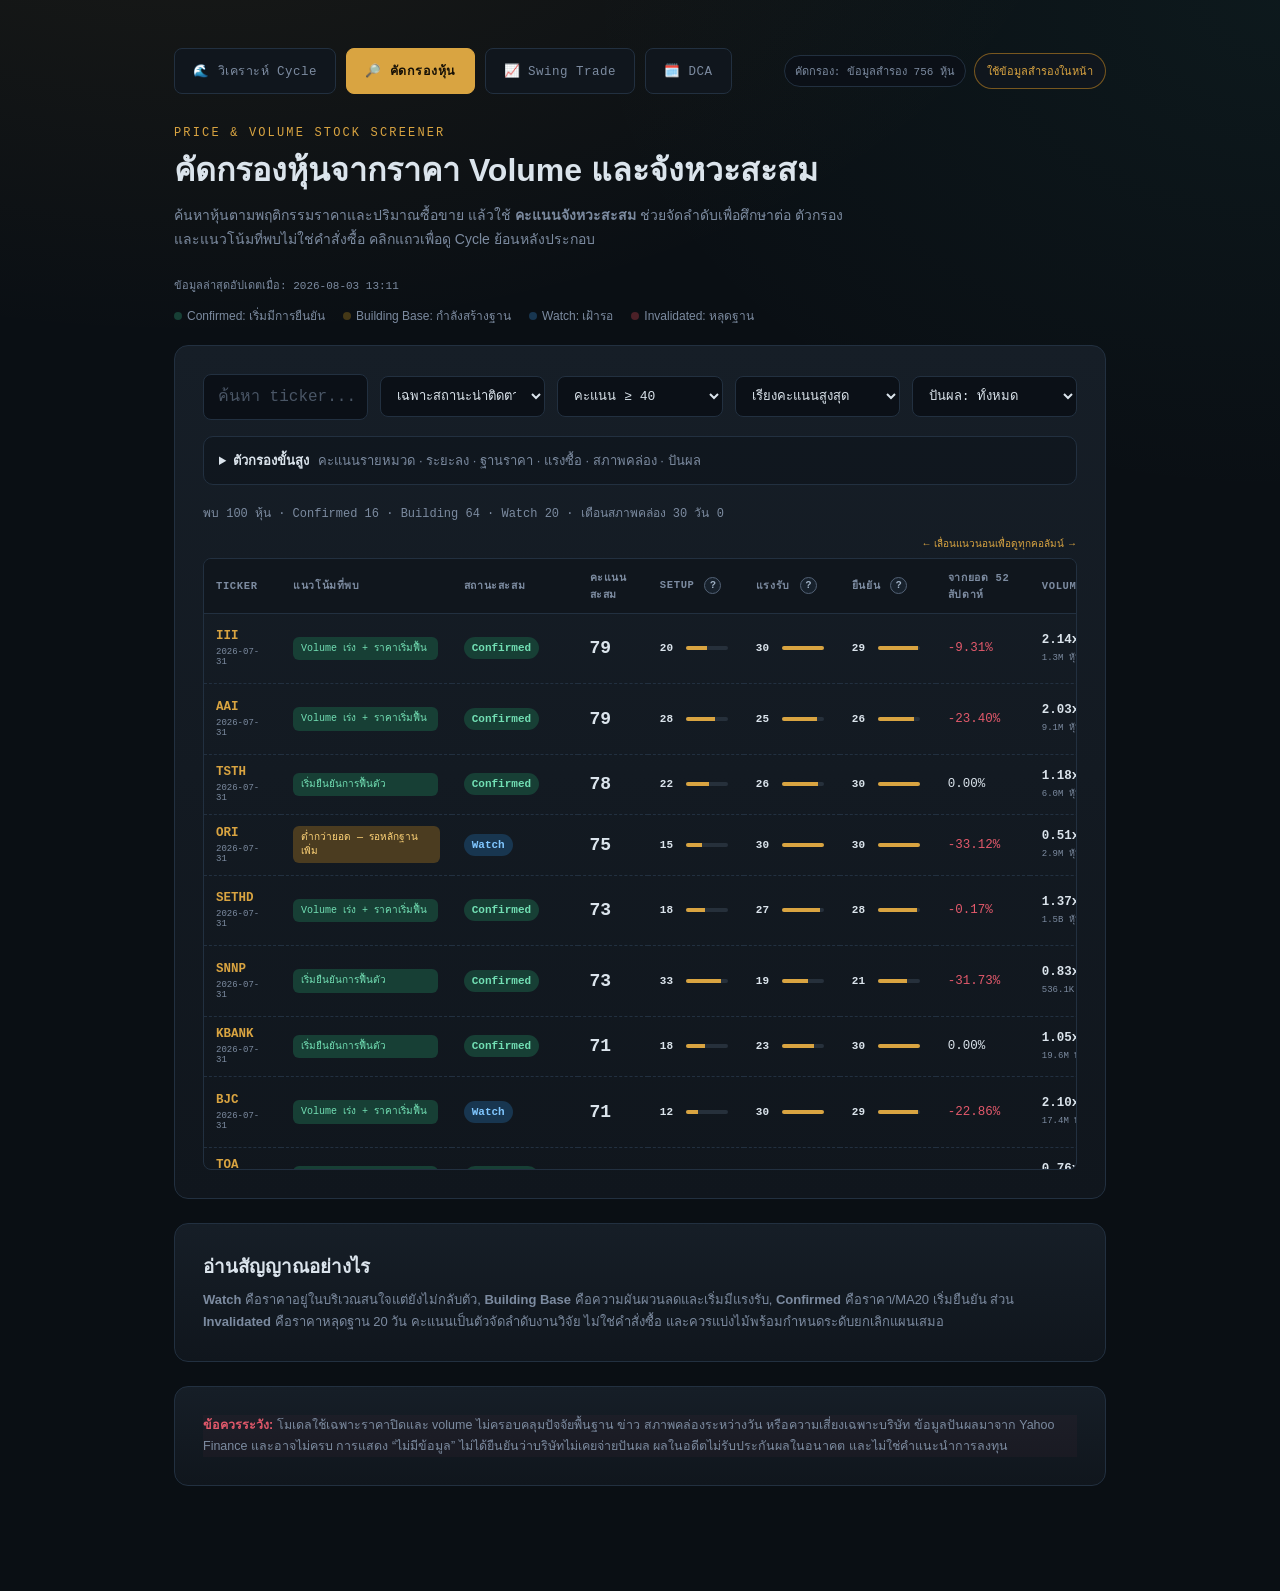
==== commit 8c29abf8: "update new dca page" ====
--- a/index.html
+++ b/index.html
@@ -276,6 +276,15 @@
 @media(min-width:901px) and (max-width:1099px){.scenario-controls .scenario-sliders{grid-template-columns:repeat(3,1fr)}}
 @media(max-width:900px){.outcome-grid{grid-template-columns:repeat(2,1fr)}.scenario-controls .scenario-sliders{grid-template-columns:1fr}}
 @media(max-width:760px){.workspace-menu-popover{left:0;right:auto}.outcome-head,.portfolio-chart-head{align-items:flex-start;flex-direction:column}.path-model-row{align-items:stretch;flex-direction:column}.path-model-row label{min-width:0;width:100%}}
+@media(max-width:1099px){.dca-v2-hero{grid-template-columns:1fr 130px}.dca-v2-hero-metrics{grid-column:1/-1}.dca-v2-page-head{align-items:flex-start}.dca-v2-page-badge{display:none}}
+@media(max-width:700px){.dca-v2-page-head h1{font-size:28px}.dca-v2-section-head{align-items:flex-start;flex-direction:column}.dca-v2-hero{grid-template-columns:1fr;padding:16px}.dca-v2-score{width:108px;height:108px}.dca-v2-score>div{width:82px;height:82px}.dca-v2-hero-metrics{grid-template-columns:1fr}.dca-v2-hero-note{margin:0 -16px -16px;padding:9px 16px}}
+.dca-v2-page-head{display:flex;justify-content:space-between;align-items:flex-end;gap:28px;margin:0 0 22px;padding:8px 2px}.dca-v2-page-head h1{margin:7px 0 4px;font-size:clamp(28px,3vw,42px);letter-spacing:-.03em}.dca-v2-page-head .sub{max-width:760px;margin:0}.dca-v2-page-badge{flex:0 0 auto;display:grid;gap:4px;min-width:220px;padding:14px 16px;border:1px solid rgba(63,184,166,.42);border-radius:12px;background:linear-gradient(145deg,rgba(24,69,62,.5),rgba(11,18,25,.9))}.dca-v2-page-badge span{color:var(--teal);font:700 9px 'JetBrains Mono',monospace;letter-spacing:.14em}.dca-v2-page-badge b{font-size:12px}.dca-v2-page-badge small{color:var(--muted);font-size:9px}
+.dca-v2-section-head{display:flex;justify-content:space-between;align-items:flex-end;gap:20px;margin:0 2px 9px}.dca-v2-section-head h2{margin:4px 0 0;font-size:18px}.dca-v2-section-head>span{color:var(--muted);font-size:10px}.dca-batch-panel{background:linear-gradient(145deg,#141e29,#101720);border-color:#29394a;box-shadow:0 18px 50px rgba(0,0,0,.18)}
+.dca-v2-hero{display:grid;grid-template-columns:minmax(220px,1.15fr) 150px minmax(420px,2.2fr);gap:20px;align-items:center;padding:22px;border:1px solid #304256;border-radius:12px;background:radial-gradient(circle at 16% 0,rgba(63,184,166,.13),transparent 34%),linear-gradient(145deg,#15212c,#101720);overflow:hidden}.dca-v2-hero-identity h2{margin:5px 0 3px;font-size:28px}.dca-v2-hero-identity p{margin:0;color:var(--muted);font-size:10px}.dca-v2-hero-identity .risk-headline{display:inline-flex;margin-top:13px;padding:7px 10px;font-size:10px;border-radius:999px}.dca-v2-score{width:126px;height:126px;border-radius:50%;display:grid;place-items:center;background:conic-gradient(var(--amber) var(--score-angle,0%),#263544 0);box-shadow:inset 0 0 0 1px rgba(255,255,255,.04)}.dca-v2-score>div{width:96px;height:96px;border-radius:50%;display:flex;align-items:baseline;justify-content:center;align-content:center;flex-wrap:wrap;background:#0c131b}.dca-v2-score span{flex-basis:100%;text-align:center;color:var(--muted);font-size:9px}.dca-v2-score b{font:700 28px 'JetBrains Mono',monospace;color:var(--amber)}.dca-v2-score small{color:var(--muted);font-size:10px}.dca-v2-hero-metrics{display:grid;grid-template-columns:repeat(2,minmax(0,1fr));gap:9px}.dca-v2-hero-metrics article{padding:12px 14px;border:1px solid #29394a;border-radius:9px;background:rgba(8,14,20,.52)}.dca-v2-hero-metrics span,.dca-v2-hero-metrics small{display:block;color:var(--muted);font-size:9px}.dca-v2-hero-metrics b{display:block;margin:6px 0 3px;font:700 15px 'JetBrains Mono',monospace}.dca-v2-hero-note{grid-column:1/-1;margin:0 -22px -22px;padding:9px 22px;background:rgba(6,11,16,.38);color:var(--muted);font-size:9px;border-top:1px solid rgba(255,255,255,.04)}
+.dca-v2-kpi-section{margin-top:18px;padding:16px;border:1px solid var(--line);border-radius:10px;background:#0c1219}.dca-v2-subhead{margin-bottom:11px}.dca-v2-subhead h3{margin:3px 0 0;font-size:15px}.dca-v2-kpi-section .dca-grid{margin:0}.portfolio-chart{background:linear-gradient(145deg,#0d151e,#0a1118)}
+.dca-v2-table-toolbar{display:flex;align-items:flex-end;justify-content:space-between;gap:16px;margin-top:20px;padding:14px 16px;border:1px solid var(--line);border-radius:10px 10px 0 0;background:#111923}.dca-v2-table-toolbar h3{margin:3px 0 0;font-size:15px}.dca-v2-table-toolbar>div:last-child{display:flex;gap:8px}.dca-v2-table-toolbar select,.dca-v2-table-toolbar button{border:1px solid var(--line);border-radius:7px;background:#0b1118;color:var(--text);padding:9px 11px;font-size:10px}.dca-v2-table-toolbar button{cursor:pointer}.dca-v2-table-toolbar button:hover{border-color:var(--amber);color:var(--amber)}.dca-v2-table-toolbar+.dca-ledger{margin-top:0;border-radius:0 0 9px 9px}
+@media(max-width:1099px){.dca-v2-hero{grid-template-columns:1fr 130px}.dca-v2-hero-metrics{grid-column:1/-1}.dca-v2-page-head{align-items:flex-start}.dca-v2-page-badge{display:none}}
+@media(max-width:700px){.dca-v2-page-head h1{font-size:28px}.dca-v2-section-head,.dca-v2-table-toolbar{align-items:flex-start;flex-direction:column}.dca-v2-table-toolbar>div:last-child{width:100%}.dca-v2-table-toolbar select,.dca-v2-table-toolbar button{flex:1}.dca-v2-hero{grid-template-columns:1fr;padding:16px}.dca-v2-score{width:108px;height:108px}.dca-v2-score>div{width:82px;height:82px}.dca-v2-hero-metrics{grid-template-columns:1fr}.dca-v2-hero-note{margin:0 -16px -16px;padding:9px 16px}}
 
 </style>
 </head>
@@ -462,8 +471,8 @@
   </div>
 
   <div class="page" id="pageDca">
-  <div class="eyebrow">Forward-looking DCA Risk Planner</div><h1>วางแผน DCA ก่อนลงทุน</h1>
-  <p class="sub">จำลองว่าหากราคาค่อย ๆ ลงแล้วฟื้น แผนต้องใช้เงินเท่าไร ต้นทุนเฉลี่ยอยู่ที่ใด และขาดทุนระหว่างทางเกินระดับที่รับได้หรือไม่</p>
+  <header class="dca-v2-page-head"><div><div class="eyebrow">DCA PLANNING WORKSPACE · V2</div><h1>วางแผน DCA ก่อนลงทุน</h1><p class="sub">สร้างแผนจากข้อมูลราคาจริง ทดสอบหลายเส้นทางราคา และตรวจสอบเงินทุน ความเสี่ยง และระยะเวลาคืนทุนในหน้าเดียว</p></div><div class="dca-v2-page-badge"><span>PRICE-BASED</span><b>Forward-looking simulation</b><small>ไม่ใช่การคาดการณ์ราคา</small></div></header>
+  <div class="dca-v2-section-head"><div><span class="eyebrow">STEP 1 · BUILD PORTFOLIO</span><h2>เลือกหุ้นและกำหนดงบ</h2></div><span>เลือกได้หลายหุ้นและปรับแผนแยกในแต่ละแท็บ</span></div>
 
   <div class="panel dca-batch-panel"><div class="dca-batch-row"><label>สร้างแผนหลายหุ้นพร้อมกัน<input id="dcaBatchTickers" placeholder="เช่น PTT, ADVANC, TKN"></label><button class="btn" id="dcaBatchCreate">สร้างแผน</button></div><div class="dca-workspace-row"><label>การจัดสรรงบ <button type="button" class="metric-help" data-tip="กำหนดงบต่อเดือนแยกแต่ละหุ้น หรือกำหนดงบรวมต่อเดือนแล้วให้ระบบแบ่งเท่ากัน" aria-label="คำอธิบายการจัดสรรงบ">?</button><select id="dcaAllocationMode"><option value="perStock">กำหนดงบต่อเดือนแยกรายหุ้น</option><option value="equal">แบ่งงบต่อเดือนรวมเท่ากัน</option></select></label><label id="dcaPortfolioBudgetLabel">งบต่อเดือนรวมทั้งพอร์ต (บาท)<input type="number" id="dcaPortfolioBudget" min="0" step="1000" value="20000"></label><div class="workspace-actions"><details class="workspace-menu"><summary>จัดการแผน ▾</summary><div class="workspace-menu-popover"><button type="button" id="dcaSaveWorkspace">บันทึกเป็นแผนหลัก</button><button type="button" id="dcaLoadWorkspace">โหลดแผนหลัก</button></div></details><span id="dcaSaveStatus">Auto-save ในเครื่อง</span></div></div><div class="dca-batch-note" id="dcaBatchNote">งบของแต่ละหุ้นเป็นงบต่อเดือน ระบบจะรวมทุกแท็บให้ตรวจสอบ</div><details class="future-tier"><summary><span class="tier-badge">PRO · อนาคต</span> เครื่องมือสำหรับแพ็กเกจรายเดือน</summary><div class="future-feature-grid"><div>🔒 หลายพอร์ตและ Cloud Sync</div><div>🔒 กำหนดน้ำหนักงบรายหุ้น</div><div>🔒 Export / Import และรายงาน</div><div>🔒 Conditional DCA / Buy Zones</div></div></details></div>
   <div class="dca-workbench">
@@ -506,13 +515,14 @@
   <main class="dca-results-column">
 
   <div class="panel dca-result" id="riskResult">
-    <div class="risk-headline" id="riskHeadline"></div><div class="dca-grid" id="riskGrid"></div>
-    <section class="outcome-timeline"><div class="outcome-head"><h3>Timeline to Outcome</h3><span id="outcomeSummary"></span></div><div class="outcome-grid" id="outcomeGrid"></div></section>
-    <section class="portfolio-chart"><div class="portfolio-chart-head"><div><h3>ทิศทางราคาและมูลค่าพอร์ต</h3><span>แกนซ้าย = มูลค่าเงินบาท · แกนขวา = ราคาหุ้นจริง · วางเมาส์บนจุดรายเดือนเพื่อดูรายละเอียด</span></div><div class="chart-legend"><i class="price"></i>ราคา <i class="portfolio"></i>พอร์ต <i class="invested"></i>เงินลงทุน <i class="breakeven"></i>BE</div></div><div class="portfolio-chart-stage"><svg id="portfolioPathChart" viewBox="0 0 1000 330" role="img" aria-label="กราฟทิศทางราคาจริง มูลค่าพอร์ต เงินลงทุนสะสม และจุดเท่าทุนรายเดือน"></svg><div class="portfolio-chart-tooltip" id="portfolioChartTooltip" role="status"></div></div></section>
+    <section class="dca-v2-hero" aria-label="สรุปแผน DCA"><div class="dca-v2-hero-identity"><span class="eyebrow">DCA PLAN SUMMARY</span><h2 id="dcaHeroSymbol">—</h2><p id="dcaHeroScenario">กำลังประเมิน Scenario</p><div class="risk-headline" id="riskHeadline"></div></div><div class="dca-v2-score" id="dcaHeroScoreRing"><div><span>Plan Score</span><b id="dcaHeroScore">—</b><small>/100</small></div></div><div class="dca-v2-hero-metrics"><article><span>ผลตอบแทนปลายทาง</span><b id="dcaHeroReturn">—</b><small>จาก Scenario ที่เลือก</small></article><article><span>จุดเท่าทุน</span><b id="dcaHeroBE">—</b><small id="dcaHeroBEHint">ไม่รวมค่าธรรมเนียม</small></article><article><span>ขาดทุนสูงสุด</span><b id="dcaHeroDrawdown">—</b><small>เทียบเกณฑ์ที่รับได้</small></article><article><span>เงินที่ใช้จริง</span><b id="dcaHeroInvested">—</b><small id="dcaHeroSuitability">กำลังตรวจสอบแผน</small></article></div><div class="dca-v2-hero-note">ผลลัพธ์เป็นการจำลองจากข้อมูลราคาและสมมติฐานที่กำหนด ไม่ใช่คำแนะนำหรือการรับประกันผลตอบแทน</div></section>
+    <section class="portfolio-chart"><div class="portfolio-chart-head"><div><span class="eyebrow">LIVE RESULT</span><h3>ทิศทางราคาและมูลค่าพอร์ต</h3><span>แกนซ้าย = มูลค่าเงินบาท · แกนขวา = ราคาหุ้นจริง · วางเมาส์บนจุดรายเดือนเพื่อดูรายละเอียด</span></div><div class="chart-legend"><i class="price"></i>ราคา <i class="portfolio"></i>พอร์ต <i class="invested"></i>เงินลงทุน <i class="breakeven"></i>BE</div></div><div class="portfolio-chart-stage"><svg id="portfolioPathChart" viewBox="0 0 1000 330" role="img" aria-label="กราฟทิศทางราคาจริง มูลค่าพอร์ต เงินลงทุนสะสม และจุดเท่าทุนรายเดือน"></svg><div class="portfolio-chart-tooltip" id="portfolioChartTooltip" role="status"></div></div></section>
+    <section class="dca-v2-kpi-section"><div class="dca-v2-subhead"><div><span class="eyebrow">PLAN METRICS</span><h3>ตัวเลขสำคัญของแผน</h3></div></div><div class="dca-grid" id="riskGrid"></div></section>
+    <section class="outcome-timeline"><div class="outcome-head"><div><span class="eyebrow">TIMELINE</span><h3>ระยะเวลาสู่ผลลัพธ์</h3></div><span id="outcomeSummary"></span></div><div class="outcome-grid" id="outcomeGrid"></div></section>
     <div class="dca-analysis-row"><section class="scenario-box"><h3>เปรียบเทียบหลายสถานการณ์</h3><div class="scenario-grid" id="dcaScenarioGrid"><div class="scenario-placeholder">กำลังคำนวณสถานการณ์…</div></div></section><section class="safety-box" id="safetyBox"><div class="safety-head"><h3>คำแนะนำจาก Price-based Safety Monitor</h3><button type="button" id="safetyToggle">−</button></div><div id="safetyMonitor"></div></section></div>
     <div class="risk-path"><div class="risk-path-bar"><i id="riskPathFill"></i></div><div id="riskPathText"></div></div>
     <div class="risk-warnings" id="riskWarnings"></div><div class="dca-detail" id="riskDetail"></div>
-    <details class="dca-ledger" open><summary>ตารางซื้อและกำไร/ขาดทุนระหว่างทาง</summary><div class="dca-table-wrap"><table class="dca-table"><thead><tr><th>งวด</th><th>ช่วง</th><th>ราคาซื้อ</th><th>เงินซื้อ</th><th>หุ้นที่ซื้อ</th><th>หุ้นสะสม</th><th>เงินลงทุนสะสม</th><th>ต้นทุนเฉลี่ย</th><th>มูลค่าพอร์ต</th><th>กำไร/ขาดทุน</th><th>ผลตอบแทน</th></tr></thead><tbody id="riskLedgerBody"></tbody></table></div></details>
+    <div class="dca-v2-table-toolbar"><div><span class="eyebrow">PURCHASE SCHEDULE</span><h3>ตารางซื้อและผลลัพธ์ระหว่างทาง</h3></div><div><select id="riskLedgerPeriod" aria-label="กรองช่วงเวลา"><option value="all">ทุกเดือน</option><option value="1-12">เดือน 1–12</option><option value="13-24">เดือน 13–24</option><option value="25-60">เดือน 25–60</option><option value="61-120">เดือน 61–120</option></select><button type="button" id="riskLedgerExport">ส่งออก CSV</button></div></div><details class="dca-ledger" open><summary>แสดงตารางรายละเอียด</summary><div class="dca-table-wrap"><table class="dca-table"><thead><tr><th>งวด</th><th>ช่วง</th><th>ราคาซื้อ</th><th>เงินซื้อ</th><th>หุ้นที่ซื้อ</th><th>หุ้นสะสม</th><th>เงินลงทุนสะสม</th><th>ต้นทุนเฉลี่ย</th><th>มูลค่าพอร์ต</th><th>กำไร/ขาดทุน</th><th>ผลตอบแทน</th></tr></thead><tbody id="riskLedgerBody"></tbody></table></div></details>
   </div>
   </main>
   </div>
@@ -950,7 +960,7 @@
 
 (function(){
 let SIGNALS = [];
-const UPDATED_AT = "2026-08-03 11:50";
+const UPDATED_AT = "2026-08-03 13:11";
 let DIVIDENDS = {};
 const LABELS = {confirmed:'Confirmed',building:'Building Base',watch:'Watch',invalidated:'Invalidated',neutral:'Neutral',illiquid:'สภาพคล่องต่ำ'};
 
@@ -1233,7 +1243,7 @@
 const {SCENARIO_PRESETS,boardLotPurchase,simulateScenario,contributionPerPeriod,assessMonthlyBudget,rankAffordableAlternatives,analyzeOutcomeTimeline,buildPricePath,buildRiseCorrectionPath}=window.DcaDomain;
 const ticker=document.getElementById('riskTicker'),start=document.getElementById('dcaStart'),end=document.getElementById('dcaEnd'),dcaSourceStatus=document.getElementById('dcaSourceStatus');
 const PLAN_FIELDS=['riskInitial','riskBudget','riskFrequency','riskMonths','riskBuyMonths','riskPathModel','riskDecline','riskDeclineMonths','riskRise','riskRiseMonths','riskSequence','riskUseCycleTime','riskTarget','riskTolerance','riskDividend'];
-const plans=new Map();let activePlan=null;
+const plans=new Map();let activePlan=null,latestRiskLedger=[];
 const WORKSPACE_AUTO_KEY='dcaWorkspaceAutoV1',WORKSPACE_MAIN_KEY='dcaWorkspaceMainV1';
 Object.keys(DATA).sort().forEach(t=>{const o=document.createElement('option');o.value=t;document.getElementById('dcaTickerList').appendChild(o)});
 let dcaCloudPromise=null;
@@ -1345,6 +1355,8 @@
  const showTip=(event,row)=>{const stage=svg.parentElement,rect=stage.getBoundingClientRect(),pnl=row.value-row.invested,pct=row.invested?pnl/row.invested*100:0;tooltip.innerHTML=`<b>${row.month?`เดือนที่ ${row.month}`:'เริ่มต้น'}</b>ราคาหุ้น ${fmt(row.price)} บาท<br>เงินลงทุนสะสม ${fmt(row.invested)} บาท<br>มูลค่าพอร์ต ${fmt(row.value)} บาท<br>หุ้นสะสม ${fmt(row.shares,0)} หุ้น<br>ต้นทุนเฉลี่ย ${row.shares?fmt(row.invested/row.shares):'—'} บาท<br><span class="${pnl>=0?'gain':'loss'}">กำไร/ขาดทุน ${signed(pnl)} บาท (${signed(pct)}%)</span>`;tooltip.classList.add('show');const tx=Math.min(rect.width-210,Math.max(8,event.clientX-rect.left+12)),ty=Math.max(8,event.clientY-rect.top-70);tooltip.style.left=`${tx}px`;tooltip.style.top=`${ty}px`};
  svg.querySelectorAll('[data-chart-index]').forEach(point=>{const row=sampled[+point.dataset.chartIndex];point.addEventListener('mouseenter',event=>showTip(event,row));point.addEventListener('mousemove',event=>showTip(event,row));point.addEventListener('mouseleave',()=>tooltip.classList.remove('show'));point.addEventListener('click',event=>showTip(event,row))});
 }
+function filteredRiskLedger(){const value=document.getElementById('riskLedgerPeriod').value;if(value==='all')return latestRiskLedger;const [from,to]=value.split('-').map(Number);return latestRiskLedger.filter(row=>{const match=String(row.period).match(/^(\d+)\//),step=match?Number(match[1]):0,frequency=document.getElementById('riskFrequency').value,ppm=frequency==='daily'?21:frequency==='weekly'?4:1,month=Math.ceil(step/ppm);return month>=from&&month<=to})}
+function renderRiskLedger(){document.getElementById('riskLedgerBody').innerHTML=filteredRiskLedger().map(r=>`<tr><td>${r.period}</td><td>${r.phase}</td><td>${fmt(r.price)}</td><td>${fmt(r.buy)}</td><td>${fmt(r.bought,0)}</td><td>${fmt(r.shares,0)}</td><td>${fmt(r.invested)}</td><td>${r.shares?fmt(r.invested/r.shares):'—'}</td><td>${fmt(r.value)}</td>${pnlCell(r.pnl,r.pct)}</tr>`).join('')}
 function setScenarioPresetActive(id){document.querySelectorAll('.scenario-presets button').forEach(button=>button.classList.toggle('active',button.dataset.preset===id))}
 function syncSequenceControls(){const rise=document.getElementById('riskSequence').value==='rise-correction';document.getElementById('riseCorrectionControls').hidden=!rise;document.querySelector('#riskDeclineValue').parentElement.firstChild.textContent=rise?'ย่อลงจากจุดสูงสุด ':'ราคาลดลงสูงสุด '}
 function updateScenarioLabels(){
@@ -1394,10 +1406,12 @@
  const endValue=shares*target+dividendCash,pnl=endValue-invested,avg=shares?invested/shares:0,downside=avg?stress/avg-1:0,upside=avg?target/avg-1:0,desired=budget,overRisk=Math.abs(worstPct*100)>tolerance,liquid=(risk.medianValue30||0)>=1000000;
  const stats=[['ราคาปัจจุบัน',fmt(current)+' บาท'],['ราคาวิกฤต',fmt(stress)+' บาท'],['เงินที่ใช้จริง',fmt(invested)+' บาท'],['ต้นทุนเฉลี่ย',fmt(avg)+' บาท'],['มูลค่าที่จุดต่ำ',fmt(troughValue)+' บาท'],['ขาดทุนสูงสุด',`${fmt(worstPct*100)}%`],['Downside จากต้นทุน',`${fmt(downside*100)}%`],['Upside ถึงเป้าหมาย',`${upside>=0?'+':''}${fmt(upside*100)}%`],['มูลค่าเมื่อถึงเป้า',fmt(endValue)+' บาท'],['กำไร/ขาดทุนเป้า',`${pnl>=0?'+':''}${fmt(pnl)} บาท`],['เงินที่แผนต้องการ',fmt(desired)+' บาท'],['DCA ได้จริง',`${usedPeriods}/${buySteps} งวด`]];
  document.getElementById('riskGrid').innerHTML=stats.map(s=>`<div class="dca-stat"><small>${s[0]}</small><b>${s[1]}</b></div>`).join('');
- document.getElementById('riskLedgerBody').innerHTML=ledger.map(r=>`<tr><td>${r.period}</td><td>${r.phase}</td><td>${fmt(r.price)}</td><td>${fmt(r.buy)}</td><td>${fmt(r.bought,0)}</td><td>${fmt(r.shares,0)}</td><td>${fmt(r.invested)}</td><td>${r.shares?fmt(r.invested/r.shares):'—'}</td><td>${fmt(r.value)}</td>${pnlCell(r.pnl,r.pct)}</tr>`).join('');
+ latestRiskLedger=ledger;renderRiskLedger();
  const outcome=analyzeOutcomeTimeline({points:ledger.map(row=>({period:row.step,price:row.price,invested:row.invested,value:row.value})),periodsPerMonth,buyPeriods:buySteps,startPrice:current,declineEndPeriod}),monthText=value=>value===null?`ยังไม่เกิดใน ${months} เดือน`:value===0?'ทันที':`เดือนที่ ${value}`;
  document.getElementById('outcomeGrid').innerHTML=[['ซื้อสะสมครบ',monthText(outcome.buyCompleteMonth),''],['เท่าทุนครั้งแรก',monthText(outcome.breakEvenMonth),outcome.breakEvenMonth===null?'wait':'positive'],['เริ่มมีกำไร',monthText(outcome.firstProfitMonth),outcome.firstProfitMonth===null?'wait':'positive'],['กำไรต่อเนื่อง',monthText(outcome.sustainedProfitMonth),outcome.sustainedProfitMonth===null?'wait':'positive'],['กลับถึงราคาเริ่มต้น',monthText(outcome.returnToStartMonth),outcome.returnToStartMonth===null?'wait':'positive']].map(item=>`<div class="outcome-item ${item[2]}"><small>${item[0]}</small><b>${item[1]}</b></div>`).join('');
  document.getElementById('outcomeSummary').textContent=outcome.breakEvenMonth===null?`ยังไม่เท่าทุนใน Scenario นี้ · ไม่รวมค่าธรรมเนียม`:outcome.monthsAfterBuyingToBreakEven===0?`เท่าทุนก่อนหรือเมื่อซื้อครบ · ไม่รวมค่าธรรมเนียม`:`ใช้เวลา ${outcome.monthsAfterBuyingToBreakEven} เดือนหลังหยุดซื้อจนเท่าทุน · ไม่รวมค่าธรรมเนียม`;
+ const activePreset=document.querySelector('.scenario-presets button.active')?.textContent?.trim()||'กำหนดเอง',budgetFit=assessMonthlyBudget({monthlyBudget,currentPrice:current,initial}),riskRatio=tolerance?Math.abs(worstPct*100)/tolerance:1,planScore=Math.max(0,Math.min(100,Math.round(100-Math.min(45,riskRatio*32)-(budgetFit.status==='fit'?0:budgetFit.status==='accumulate'?12:22)-(liquid?0:12)-(outcome.breakEvenMonth===null?9:0)))),returnPct=invested?pnl/invested*100:0,scoreRing=document.getElementById('dcaHeroScoreRing');
+ document.getElementById('dcaHeroSymbol').textContent=plans.size>1?`${symbol} · ${plans.size} หุ้นใน Workspace`:symbol;document.getElementById('dcaHeroScenario').textContent=`${activePreset} · ${frequencyLabel} · ซื้อสะสม ${buyMonths} เดือน / ติดตาม ${months} เดือน`;document.getElementById('dcaHeroScore').textContent=planScore;scoreRing.style.setProperty('--score-angle',`${planScore}%`);document.getElementById('dcaHeroReturn').textContent=`${signed(returnPct)}%`;document.getElementById('dcaHeroReturn').className=returnPct>=0?'gain':'loss';document.getElementById('dcaHeroBE').textContent=outcome.breakEvenMonth===null?`ยังไม่พบใน ${months} เดือน`:`เดือนที่ ${outcome.breakEvenMonth}`;document.getElementById('dcaHeroBEHint').textContent=outcome.breakEvenMonth===null?'ควรเพิ่มระยะเวลาจำลอง':'ไม่รวมค่าธรรมเนียม';document.getElementById('dcaHeroDrawdown').textContent=`${fmt(worstPct*100)}%`;document.getElementById('dcaHeroDrawdown').className=overRisk?'loss':'gain';document.getElementById('dcaHeroInvested').textContent=`${fmt(invested,0)} บาท`;document.getElementById('dcaHeroSuitability').textContent=planScore>=80?'เงื่อนไขแผนอยู่ในเกณฑ์ดี':planScore>=60?'แผนใช้ได้ แต่มีจุดต้องเฝ้าระวัง':'ควรปรับงบหรือสมมติฐานความเสี่ยง';
  renderPortfolioChart(ledger,months,periodsPerMonth,outcome.breakEvenMonth);document.getElementById('pathModelNote').textContent=pathResult.fallbackReason?'ข้อมูลรายวัน 3 เดือนยังไม่มีใน Cloud ชุดนี้ จึงใช้เส้นตรงแทน':sequence==='rise-correction'?`ราคาขึ้น ${fmt(rise*100,0)}% ใน ${riseMonths} เดือน แล้วปรับฐาน ${fmt(drop*100,0)}% จากจุดสูงสุด`:pathResult.modelUsed==='recent3m'?`ใช้ราคาปิดย้อนหลัง ${pathResult.sourcePoints} วัน ปรับขนาดตาม Scenario`:pathResult.modelUsed==='cycle'?'ใช้เส้นโค้ง Smooth Cycle ตามระยะขาลงและการฟื้นตัว':pathResult.modelUsed==='stress'?'ใช้เส้นทางผันผวนแบบ deterministic เพื่อให้ตรวจซ้ำได้':'ใช้การลดและฟื้นแบบคงที่สำหรับตรวจสูตร';
  const common={current,steps,initial,contribution,budget,annualDiv,periodsPerYear,model:pathModel,recentPrices:x.p3||[]},scenarios=[
   ['ฟื้นเร็ว','ลงน้อยกว่าและใช้เวลาครึ่งหนึ่ง',current*(1-drop*.75),target,Math.max(1,Math.round(downSteps*.5))],
@@ -1458,6 +1472,7 @@
 document.getElementById('dcaAllocationMode').addEventListener('change',applyAllocation);document.getElementById('dcaPortfolioBudget').addEventListener('input',()=>{if(document.getElementById('dcaAllocationMode').value==='equal')applyAllocation()});
 document.getElementById('dcaSaveWorkspace').onclick=()=>{try{localStorage.setItem(WORKSPACE_MAIN_KEY,JSON.stringify(workspaceData()));document.getElementById('dcaSaveStatus').textContent='บันทึกแผนหลักแล้ว';document.querySelector('.workspace-menu').open=false}catch(e){document.getElementById('dcaSaveStatus').textContent='บันทึกไม่สำเร็จ'}};
 document.getElementById('dcaLoadWorkspace').onclick=()=>{try{const data=JSON.parse(localStorage.getItem(WORKSPACE_MAIN_KEY));document.getElementById('dcaSaveStatus').textContent=restoreWorkspace(data)?'โหลดแผนหลักแล้ว':'ยังไม่มีแผนหลักที่บันทึก';document.querySelector('.workspace-menu').open=false}catch(e){document.getElementById('dcaSaveStatus').textContent='ข้อมูลแผนหลักเสียหาย'}};
+document.getElementById('riskLedgerPeriod').addEventListener('change',renderRiskLedger);document.getElementById('riskLedgerExport').onclick=()=>{const rows=filteredRiskLedger(),header=['Period','Phase','Price','Buy amount','Shares bought','Total shares','Invested','Average cost','Portfolio value','PnL','Return %'],csv=[header,...rows.map(r=>[r.period,r.phase,r.price,r.buy,r.bought,r.shares,r.invested,r.shares?r.invested/r.shares:'',r.value,r.pnl,r.pct])].map(row=>row.map(value=>`"${String(value).replaceAll('"','""')}"`).join(',')).join('\r\n'),blob=new Blob(['\uFEFF'+csv],{type:'text/csv;charset=utf-8'}),url=URL.createObjectURL(blob),link=document.createElement('a');link.href=url;link.download=`dca-${ticker.value.trim().toUpperCase()}-scenario.csv`;link.click();URL.revokeObjectURL(url)};
 const stickyControls=document.querySelector('.dca-sticky-controls'),syncScenarioStickyOffset=()=>{if(!stickyControls)return;const offset=Math.ceil(stickyControls.getBoundingClientRect().height)+24;document.documentElement.style.setProperty('--dca-scenario-top',`${offset}px`)};syncScenarioStickyOffset();if(window.ResizeObserver)new ResizeObserver(syncScenarioStickyOffset).observe(stickyControls);window.addEventListener('resize',syncScenarioStickyOffset);
 let restored=false;try{restored=restoreWorkspace(JSON.parse(localStorage.getItem(WORKSPACE_AUTO_KEY)))}catch(e){}if(!restored){plans.set(ticker.value.trim().toUpperCase(),{values:null});activatePlan(ticker.value.trim().toUpperCase(),false)}updateAllocationUI();renderStockMenu();
 })();
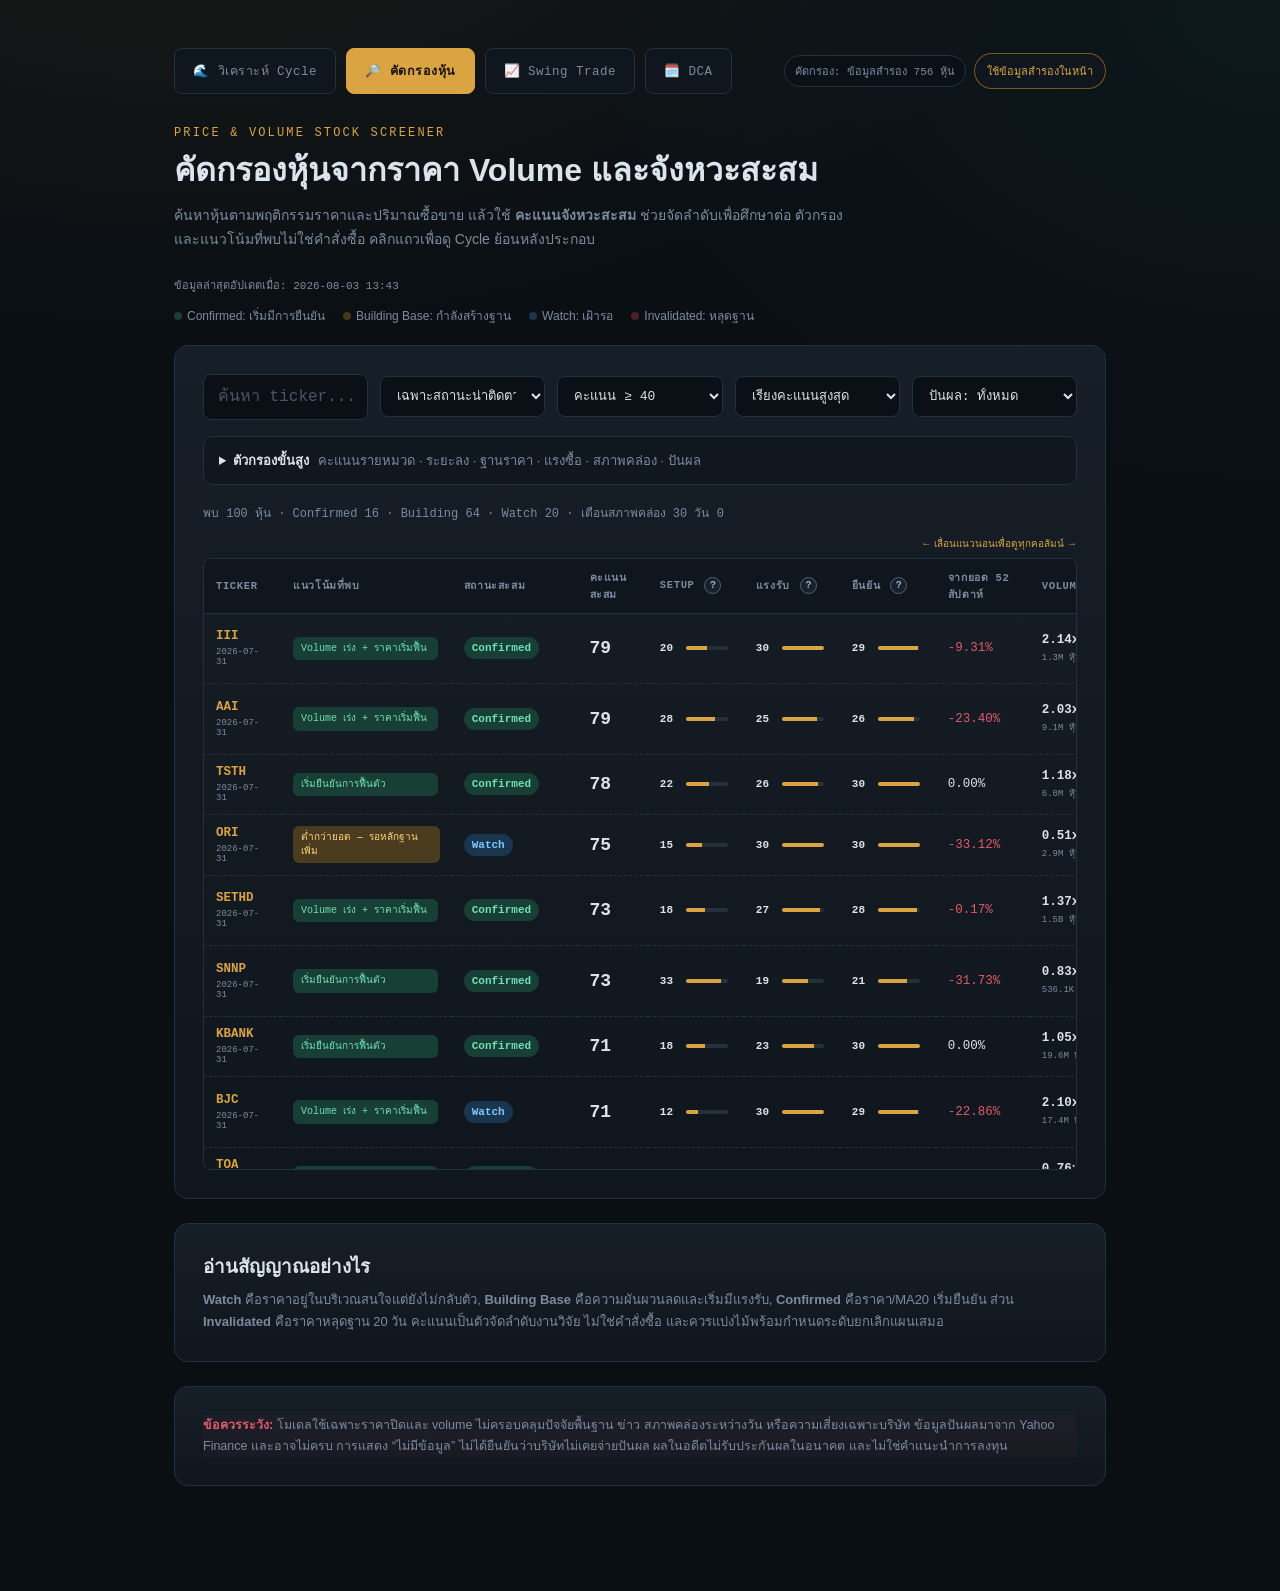
==== commit ec083c1f: "update dca ui" ====
--- a/index.html
+++ b/index.html
@@ -285,6 +285,23 @@
 .dca-v2-table-toolbar{display:flex;align-items:flex-end;justify-content:space-between;gap:16px;margin-top:20px;padding:14px 16px;border:1px solid var(--line);border-radius:10px 10px 0 0;background:#111923}.dca-v2-table-toolbar h3{margin:3px 0 0;font-size:15px}.dca-v2-table-toolbar>div:last-child{display:flex;gap:8px}.dca-v2-table-toolbar select,.dca-v2-table-toolbar button{border:1px solid var(--line);border-radius:7px;background:#0b1118;color:var(--text);padding:9px 11px;font-size:10px}.dca-v2-table-toolbar button{cursor:pointer}.dca-v2-table-toolbar button:hover{border-color:var(--amber);color:var(--amber)}.dca-v2-table-toolbar+.dca-ledger{margin-top:0;border-radius:0 0 9px 9px}
 @media(max-width:1099px){.dca-v2-hero{grid-template-columns:1fr 130px}.dca-v2-hero-metrics{grid-column:1/-1}.dca-v2-page-head{align-items:flex-start}.dca-v2-page-badge{display:none}}
 @media(max-width:700px){.dca-v2-page-head h1{font-size:28px}.dca-v2-section-head,.dca-v2-table-toolbar{align-items:flex-start;flex-direction:column}.dca-v2-table-toolbar>div:last-child{width:100%}.dca-v2-table-toolbar select,.dca-v2-table-toolbar button{flex:1}.dca-v2-hero{grid-template-columns:1fr;padding:16px}.dca-v2-score{width:108px;height:108px}.dca-v2-score>div{width:82px;height:82px}.dca-v2-hero-metrics{grid-template-columns:1fr}.dca-v2-hero-note{margin:0 -16px -16px;padding:9px 16px}}
+
+/* V2 production layout: mockup-first information order, existing calculation engine. */
+.dca-v2-kpi-section>summary,.scenario-box>summary{display:flex;align-items:center;justify-content:space-between;gap:12px;list-style:none;cursor:pointer}.dca-v2-kpi-section>summary::-webkit-details-marker,.scenario-box>summary::-webkit-details-marker{display:none}.dca-v2-kpi-section>summary>span:first-child{display:grid;gap:4px}.dca-v2-kpi-section>summary>span:last-child,.scenario-box>summary span{color:var(--muted);font-size:9px}.dca-v2-kpi-section[open]>summary{margin-bottom:14px}.scenario-box[open]>summary{margin-bottom:14px}
+@media(min-width:1100px){
+ .dca-sticky-controls{position:static;top:auto;z-index:auto;box-shadow:none;background:transparent;backdrop-filter:none;padding:0;border:0}
+ .dca-planner-columns{display:grid;grid-template-columns:minmax(0,1.75fr) minmax(330px,410px);gap:18px;align-items:start}
+ .dca-results-column,#riskResult.show{display:contents}
+ .dca-v2-hero{grid-column:1/-1;grid-row:1}
+ .portfolio-chart{grid-column:1;grid-row:2;margin:0;min-width:0}
+ .dca-scenario-column{grid-column:2;grid-row:2 / span 3;position:sticky;top:8px;height:auto;min-height:0;align-self:start}
+ .dca-scenario-column .scenario-controls{height:auto;max-height:calc(100dvh - 16px);overflow-y:auto;padding:18px}
+ .dca-v2-kpi-section{grid-column:1;grid-row:3;margin:0}
+ .outcome-timeline{grid-column:1;grid-row:4;margin:0}
+ .dca-analysis-row,.risk-path,.risk-warnings,.dca-detail,.dca-v2-table-toolbar,.dca-ledger{grid-column:1/-1}
+ .dca-analysis-row{margin-top:0}.scenario-box{width:100%}
+ .dca-v2-hero{grid-template-columns:minmax(220px,1.1fr) 130px minmax(390px,2fr)}
+}
 
 </style>
 </head>
@@ -517,9 +534,9 @@
   <div class="panel dca-result" id="riskResult">
     <section class="dca-v2-hero" aria-label="สรุปแผน DCA"><div class="dca-v2-hero-identity"><span class="eyebrow">DCA PLAN SUMMARY</span><h2 id="dcaHeroSymbol">—</h2><p id="dcaHeroScenario">กำลังประเมิน Scenario</p><div class="risk-headline" id="riskHeadline"></div></div><div class="dca-v2-score" id="dcaHeroScoreRing"><div><span>Plan Score</span><b id="dcaHeroScore">—</b><small>/100</small></div></div><div class="dca-v2-hero-metrics"><article><span>ผลตอบแทนปลายทาง</span><b id="dcaHeroReturn">—</b><small>จาก Scenario ที่เลือก</small></article><article><span>จุดเท่าทุน</span><b id="dcaHeroBE">—</b><small id="dcaHeroBEHint">ไม่รวมค่าธรรมเนียม</small></article><article><span>ขาดทุนสูงสุด</span><b id="dcaHeroDrawdown">—</b><small>เทียบเกณฑ์ที่รับได้</small></article><article><span>เงินที่ใช้จริง</span><b id="dcaHeroInvested">—</b><small id="dcaHeroSuitability">กำลังตรวจสอบแผน</small></article></div><div class="dca-v2-hero-note">ผลลัพธ์เป็นการจำลองจากข้อมูลราคาและสมมติฐานที่กำหนด ไม่ใช่คำแนะนำหรือการรับประกันผลตอบแทน</div></section>
     <section class="portfolio-chart"><div class="portfolio-chart-head"><div><span class="eyebrow">LIVE RESULT</span><h3>ทิศทางราคาและมูลค่าพอร์ต</h3><span>แกนซ้าย = มูลค่าเงินบาท · แกนขวา = ราคาหุ้นจริง · วางเมาส์บนจุดรายเดือนเพื่อดูรายละเอียด</span></div><div class="chart-legend"><i class="price"></i>ราคา <i class="portfolio"></i>พอร์ต <i class="invested"></i>เงินลงทุน <i class="breakeven"></i>BE</div></div><div class="portfolio-chart-stage"><svg id="portfolioPathChart" viewBox="0 0 1000 330" role="img" aria-label="กราฟทิศทางราคาจริง มูลค่าพอร์ต เงินลงทุนสะสม และจุดเท่าทุนรายเดือน"></svg><div class="portfolio-chart-tooltip" id="portfolioChartTooltip" role="status"></div></div></section>
-    <section class="dca-v2-kpi-section"><div class="dca-v2-subhead"><div><span class="eyebrow">PLAN METRICS</span><h3>ตัวเลขสำคัญของแผน</h3></div></div><div class="dca-grid" id="riskGrid"></div></section>
+    <details class="dca-v2-kpi-section"><summary><span><span class="eyebrow">PLAN METRICS</span><b>ดูตัวเลขสำคัญทั้งหมดของแผน</b></span><span>12 รายการ ▾</span></summary><div class="dca-grid" id="riskGrid"></div></details>
     <section class="outcome-timeline"><div class="outcome-head"><div><span class="eyebrow">TIMELINE</span><h3>ระยะเวลาสู่ผลลัพธ์</h3></div><span id="outcomeSummary"></span></div><div class="outcome-grid" id="outcomeGrid"></div></section>
-    <div class="dca-analysis-row"><section class="scenario-box"><h3>เปรียบเทียบหลายสถานการณ์</h3><div class="scenario-grid" id="dcaScenarioGrid"><div class="scenario-placeholder">กำลังคำนวณสถานการณ์…</div></div></section><section class="safety-box" id="safetyBox"><div class="safety-head"><h3>คำแนะนำจาก Price-based Safety Monitor</h3><button type="button" id="safetyToggle">−</button></div><div id="safetyMonitor"></div></section></div>
+    <div class="dca-analysis-row"><details class="scenario-box"><summary>เปรียบเทียบหลายสถานการณ์ <span>ดูผลลัพธ์ 5 รูปแบบ ▾</span></summary><div class="scenario-grid" id="dcaScenarioGrid"><div class="scenario-placeholder">กำลังคำนวณสถานการณ์…</div></div></details><section class="safety-box" id="safetyBox"><div class="safety-head"><h3>คำแนะนำจาก Price-based Safety Monitor</h3><button type="button" id="safetyToggle">−</button></div><div id="safetyMonitor"></div></section></div>
     <div class="risk-path"><div class="risk-path-bar"><i id="riskPathFill"></i></div><div id="riskPathText"></div></div>
     <div class="risk-warnings" id="riskWarnings"></div><div class="dca-detail" id="riskDetail"></div>
     <div class="dca-v2-table-toolbar"><div><span class="eyebrow">PURCHASE SCHEDULE</span><h3>ตารางซื้อและผลลัพธ์ระหว่างทาง</h3></div><div><select id="riskLedgerPeriod" aria-label="กรองช่วงเวลา"><option value="all">ทุกเดือน</option><option value="1-12">เดือน 1–12</option><option value="13-24">เดือน 13–24</option><option value="25-60">เดือน 25–60</option><option value="61-120">เดือน 61–120</option></select><button type="button" id="riskLedgerExport">ส่งออก CSV</button></div></div><details class="dca-ledger" open><summary>แสดงตารางรายละเอียด</summary><div class="dca-table-wrap"><table class="dca-table"><thead><tr><th>งวด</th><th>ช่วง</th><th>ราคาซื้อ</th><th>เงินซื้อ</th><th>หุ้นที่ซื้อ</th><th>หุ้นสะสม</th><th>เงินลงทุนสะสม</th><th>ต้นทุนเฉลี่ย</th><th>มูลค่าพอร์ต</th><th>กำไร/ขาดทุน</th><th>ผลตอบแทน</th></tr></thead><tbody id="riskLedgerBody"></tbody></table></div></details>
@@ -960,7 +977,7 @@
 
 (function(){
 let SIGNALS = [];
-const UPDATED_AT = "2026-08-03 13:11";
+const UPDATED_AT = "2026-08-03 13:43";
 let DIVIDENDS = {};
 const LABELS = {confirmed:'Confirmed',building:'Building Base',watch:'Watch',invalidated:'Invalidated',neutral:'Neutral',illiquid:'สภาพคล่องต่ำ'};
 
@@ -1473,7 +1490,7 @@
 document.getElementById('dcaSaveWorkspace').onclick=()=>{try{localStorage.setItem(WORKSPACE_MAIN_KEY,JSON.stringify(workspaceData()));document.getElementById('dcaSaveStatus').textContent='บันทึกแผนหลักแล้ว';document.querySelector('.workspace-menu').open=false}catch(e){document.getElementById('dcaSaveStatus').textContent='บันทึกไม่สำเร็จ'}};
 document.getElementById('dcaLoadWorkspace').onclick=()=>{try{const data=JSON.parse(localStorage.getItem(WORKSPACE_MAIN_KEY));document.getElementById('dcaSaveStatus').textContent=restoreWorkspace(data)?'โหลดแผนหลักแล้ว':'ยังไม่มีแผนหลักที่บันทึก';document.querySelector('.workspace-menu').open=false}catch(e){document.getElementById('dcaSaveStatus').textContent='ข้อมูลแผนหลักเสียหาย'}};
 document.getElementById('riskLedgerPeriod').addEventListener('change',renderRiskLedger);document.getElementById('riskLedgerExport').onclick=()=>{const rows=filteredRiskLedger(),header=['Period','Phase','Price','Buy amount','Shares bought','Total shares','Invested','Average cost','Portfolio value','PnL','Return %'],csv=[header,...rows.map(r=>[r.period,r.phase,r.price,r.buy,r.bought,r.shares,r.invested,r.shares?r.invested/r.shares:'',r.value,r.pnl,r.pct])].map(row=>row.map(value=>`"${String(value).replaceAll('"','""')}"`).join(',')).join('\r\n'),blob=new Blob(['\uFEFF'+csv],{type:'text/csv;charset=utf-8'}),url=URL.createObjectURL(blob),link=document.createElement('a');link.href=url;link.download=`dca-${ticker.value.trim().toUpperCase()}-scenario.csv`;link.click();URL.revokeObjectURL(url)};
-const stickyControls=document.querySelector('.dca-sticky-controls'),syncScenarioStickyOffset=()=>{if(!stickyControls)return;const offset=Math.ceil(stickyControls.getBoundingClientRect().height)+24;document.documentElement.style.setProperty('--dca-scenario-top',`${offset}px`)};syncScenarioStickyOffset();if(window.ResizeObserver)new ResizeObserver(syncScenarioStickyOffset).observe(stickyControls);window.addEventListener('resize',syncScenarioStickyOffset);
+document.querySelector('#riskResult .dca-ledger').open=false;
 let restored=false;try{restored=restoreWorkspace(JSON.parse(localStorage.getItem(WORKSPACE_AUTO_KEY)))}catch(e){}if(!restored){plans.set(ticker.value.trim().toUpperCase(),{values:null});activatePlan(ticker.value.trim().toUpperCase(),false)}updateAllocationUI();renderStockMenu();
 })();
 
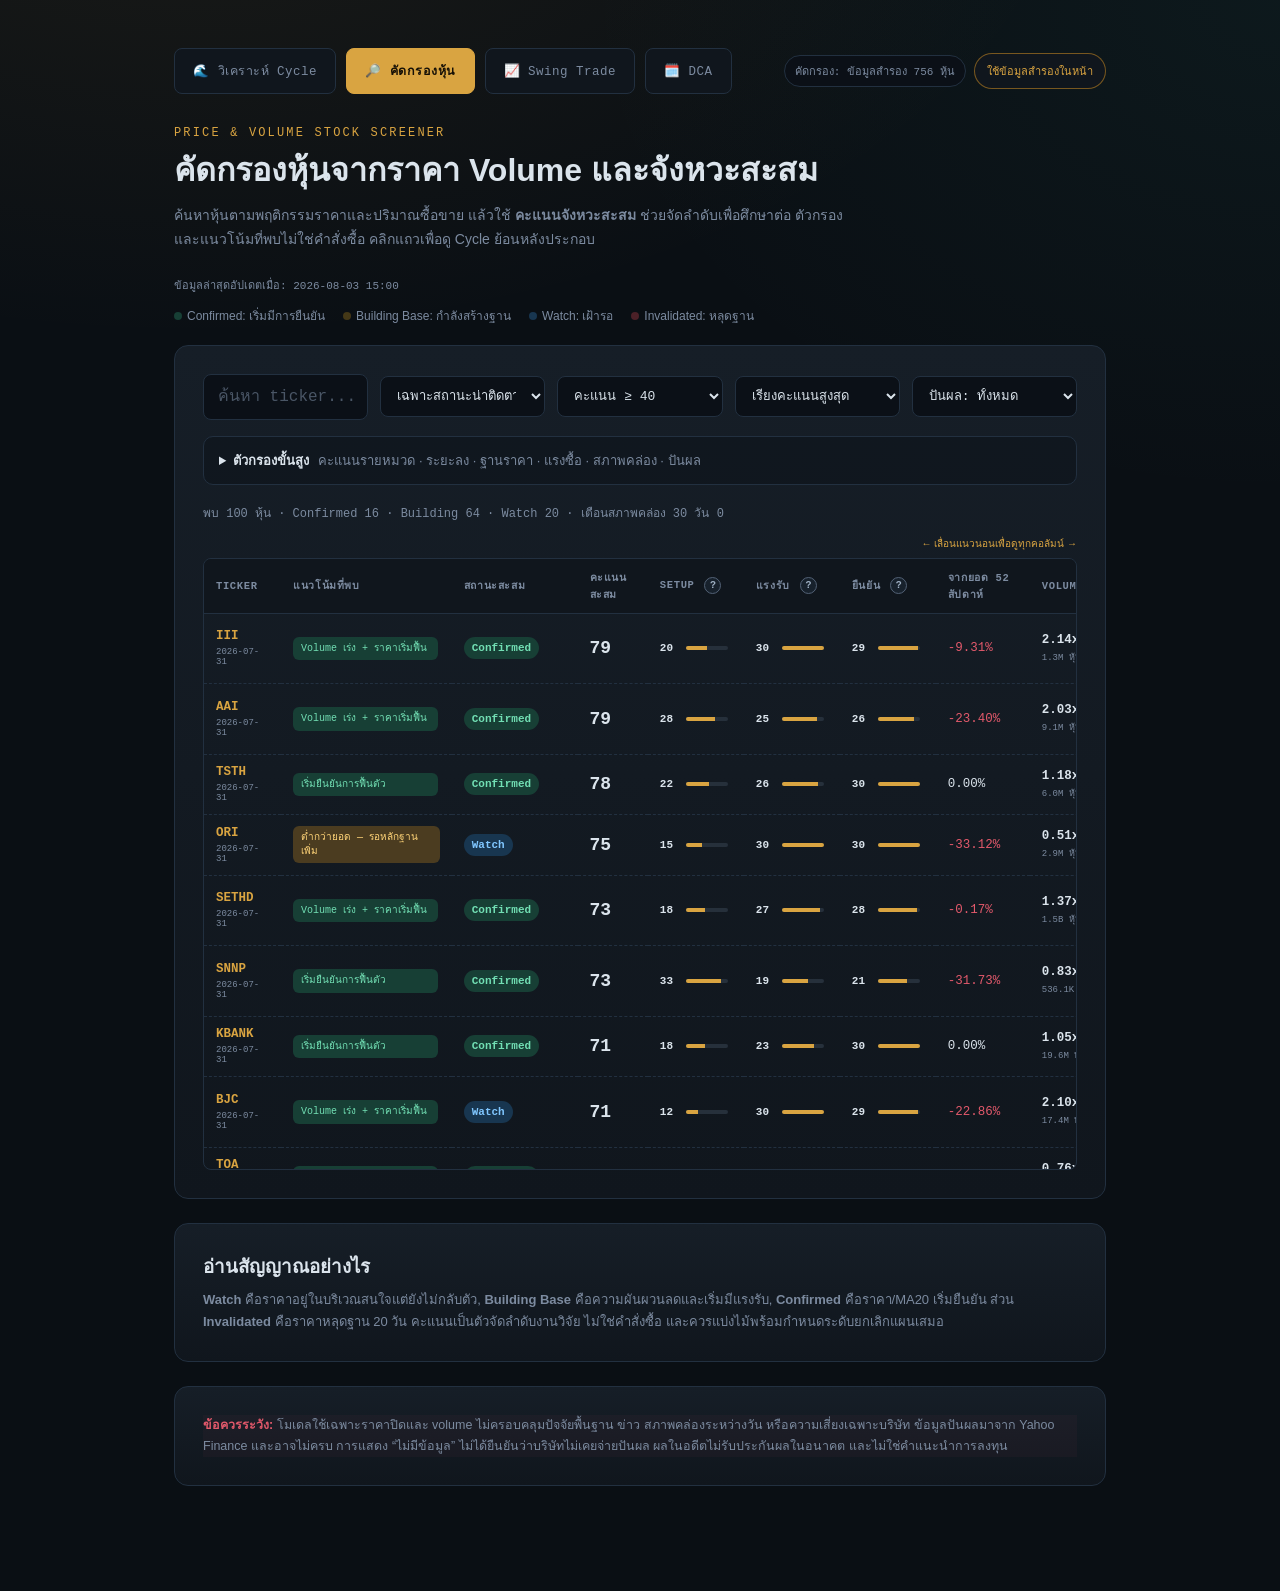
==== commit d86a839b: "restore" ====
--- a/index.html
+++ b/index.html
@@ -276,32 +276,6 @@
 @media(min-width:901px) and (max-width:1099px){.scenario-controls .scenario-sliders{grid-template-columns:repeat(3,1fr)}}
 @media(max-width:900px){.outcome-grid{grid-template-columns:repeat(2,1fr)}.scenario-controls .scenario-sliders{grid-template-columns:1fr}}
 @media(max-width:760px){.workspace-menu-popover{left:0;right:auto}.outcome-head,.portfolio-chart-head{align-items:flex-start;flex-direction:column}.path-model-row{align-items:stretch;flex-direction:column}.path-model-row label{min-width:0;width:100%}}
-@media(max-width:1099px){.dca-v2-hero{grid-template-columns:1fr 130px}.dca-v2-hero-metrics{grid-column:1/-1}.dca-v2-page-head{align-items:flex-start}.dca-v2-page-badge{display:none}}
-@media(max-width:700px){.dca-v2-page-head h1{font-size:28px}.dca-v2-section-head{align-items:flex-start;flex-direction:column}.dca-v2-hero{grid-template-columns:1fr;padding:16px}.dca-v2-score{width:108px;height:108px}.dca-v2-score>div{width:82px;height:82px}.dca-v2-hero-metrics{grid-template-columns:1fr}.dca-v2-hero-note{margin:0 -16px -16px;padding:9px 16px}}
-.dca-v2-page-head{display:flex;justify-content:space-between;align-items:flex-end;gap:28px;margin:0 0 22px;padding:8px 2px}.dca-v2-page-head h1{margin:7px 0 4px;font-size:clamp(28px,3vw,42px);letter-spacing:-.03em}.dca-v2-page-head .sub{max-width:760px;margin:0}.dca-v2-page-badge{flex:0 0 auto;display:grid;gap:4px;min-width:220px;padding:14px 16px;border:1px solid rgba(63,184,166,.42);border-radius:12px;background:linear-gradient(145deg,rgba(24,69,62,.5),rgba(11,18,25,.9))}.dca-v2-page-badge span{color:var(--teal);font:700 9px 'JetBrains Mono',monospace;letter-spacing:.14em}.dca-v2-page-badge b{font-size:12px}.dca-v2-page-badge small{color:var(--muted);font-size:9px}
-.dca-v2-section-head{display:flex;justify-content:space-between;align-items:flex-end;gap:20px;margin:0 2px 9px}.dca-v2-section-head h2{margin:4px 0 0;font-size:18px}.dca-v2-section-head>span{color:var(--muted);font-size:10px}.dca-batch-panel{background:linear-gradient(145deg,#141e29,#101720);border-color:#29394a;box-shadow:0 18px 50px rgba(0,0,0,.18)}
-.dca-v2-hero{display:grid;grid-template-columns:minmax(220px,1.15fr) 150px minmax(420px,2.2fr);gap:20px;align-items:center;padding:22px;border:1px solid #304256;border-radius:12px;background:radial-gradient(circle at 16% 0,rgba(63,184,166,.13),transparent 34%),linear-gradient(145deg,#15212c,#101720);overflow:hidden}.dca-v2-hero-identity h2{margin:5px 0 3px;font-size:28px}.dca-v2-hero-identity p{margin:0;color:var(--muted);font-size:10px}.dca-v2-hero-identity .risk-headline{display:inline-flex;margin-top:13px;padding:7px 10px;font-size:10px;border-radius:999px}.dca-v2-score{width:126px;height:126px;border-radius:50%;display:grid;place-items:center;background:conic-gradient(var(--amber) var(--score-angle,0%),#263544 0);box-shadow:inset 0 0 0 1px rgba(255,255,255,.04)}.dca-v2-score>div{width:96px;height:96px;border-radius:50%;display:flex;align-items:baseline;justify-content:center;align-content:center;flex-wrap:wrap;background:#0c131b}.dca-v2-score span{flex-basis:100%;text-align:center;color:var(--muted);font-size:9px}.dca-v2-score b{font:700 28px 'JetBrains Mono',monospace;color:var(--amber)}.dca-v2-score small{color:var(--muted);font-size:10px}.dca-v2-hero-metrics{display:grid;grid-template-columns:repeat(2,minmax(0,1fr));gap:9px}.dca-v2-hero-metrics article{padding:12px 14px;border:1px solid #29394a;border-radius:9px;background:rgba(8,14,20,.52)}.dca-v2-hero-metrics span,.dca-v2-hero-metrics small{display:block;color:var(--muted);font-size:9px}.dca-v2-hero-metrics b{display:block;margin:6px 0 3px;font:700 15px 'JetBrains Mono',monospace}.dca-v2-hero-note{grid-column:1/-1;margin:0 -22px -22px;padding:9px 22px;background:rgba(6,11,16,.38);color:var(--muted);font-size:9px;border-top:1px solid rgba(255,255,255,.04)}
-.dca-v2-kpi-section{margin-top:18px;padding:16px;border:1px solid var(--line);border-radius:10px;background:#0c1219}.dca-v2-subhead{margin-bottom:11px}.dca-v2-subhead h3{margin:3px 0 0;font-size:15px}.dca-v2-kpi-section .dca-grid{margin:0}.portfolio-chart{background:linear-gradient(145deg,#0d151e,#0a1118)}
-.dca-v2-table-toolbar{display:flex;align-items:flex-end;justify-content:space-between;gap:16px;margin-top:20px;padding:14px 16px;border:1px solid var(--line);border-radius:10px 10px 0 0;background:#111923}.dca-v2-table-toolbar h3{margin:3px 0 0;font-size:15px}.dca-v2-table-toolbar>div:last-child{display:flex;gap:8px}.dca-v2-table-toolbar select,.dca-v2-table-toolbar button{border:1px solid var(--line);border-radius:7px;background:#0b1118;color:var(--text);padding:9px 11px;font-size:10px}.dca-v2-table-toolbar button{cursor:pointer}.dca-v2-table-toolbar button:hover{border-color:var(--amber);color:var(--amber)}.dca-v2-table-toolbar+.dca-ledger{margin-top:0;border-radius:0 0 9px 9px}
-@media(max-width:1099px){.dca-v2-hero{grid-template-columns:1fr 130px}.dca-v2-hero-metrics{grid-column:1/-1}.dca-v2-page-head{align-items:flex-start}.dca-v2-page-badge{display:none}}
-@media(max-width:700px){.dca-v2-page-head h1{font-size:28px}.dca-v2-section-head,.dca-v2-table-toolbar{align-items:flex-start;flex-direction:column}.dca-v2-table-toolbar>div:last-child{width:100%}.dca-v2-table-toolbar select,.dca-v2-table-toolbar button{flex:1}.dca-v2-hero{grid-template-columns:1fr;padding:16px}.dca-v2-score{width:108px;height:108px}.dca-v2-score>div{width:82px;height:82px}.dca-v2-hero-metrics{grid-template-columns:1fr}.dca-v2-hero-note{margin:0 -16px -16px;padding:9px 16px}}
-
-/* V2 production layout: mockup-first information order, existing calculation engine. */
-.dca-v2-kpi-section>summary,.scenario-box>summary{display:flex;align-items:center;justify-content:space-between;gap:12px;list-style:none;cursor:pointer}.dca-v2-kpi-section>summary::-webkit-details-marker,.scenario-box>summary::-webkit-details-marker{display:none}.dca-v2-kpi-section>summary>span:first-child{display:grid;gap:4px}.dca-v2-kpi-section>summary>span:last-child,.scenario-box>summary span{color:var(--muted);font-size:9px}.dca-v2-kpi-section[open]>summary{margin-bottom:14px}.scenario-box[open]>summary{margin-bottom:14px}
-@media(min-width:1100px){
- .dca-sticky-controls{position:static;top:auto;z-index:auto;box-shadow:none;background:transparent;backdrop-filter:none;padding:0;border:0}
- .dca-planner-columns{display:grid;grid-template-columns:minmax(0,1.75fr) minmax(330px,410px);gap:18px;align-items:start}
- .dca-results-column,#riskResult.show{display:contents}
- .dca-v2-hero{grid-column:1/-1;grid-row:1}
- .portfolio-chart{grid-column:1;grid-row:2;margin:0;min-width:0}
- .dca-scenario-column{grid-column:2;grid-row:2 / span 3;position:sticky;top:8px;height:auto;min-height:0;align-self:start}
- .dca-scenario-column .scenario-controls{height:auto;max-height:calc(100dvh - 16px);overflow-y:auto;padding:18px}
- .dca-v2-kpi-section{grid-column:1;grid-row:3;margin:0}
- .outcome-timeline{grid-column:1;grid-row:4;margin:0}
- .dca-analysis-row,.risk-path,.risk-warnings,.dca-detail,.dca-v2-table-toolbar,.dca-ledger{grid-column:1/-1}
- .dca-analysis-row{margin-top:0}.scenario-box{width:100%}
- .dca-v2-hero{grid-template-columns:minmax(220px,1.1fr) 130px minmax(390px,2fr)}
-}
 
 </style>
 </head>
@@ -488,8 +462,8 @@
   </div>
 
   <div class="page" id="pageDca">
-  <header class="dca-v2-page-head"><div><div class="eyebrow">DCA PLANNING WORKSPACE · V2</div><h1>วางแผน DCA ก่อนลงทุน</h1><p class="sub">สร้างแผนจากข้อมูลราคาจริง ทดสอบหลายเส้นทางราคา และตรวจสอบเงินทุน ความเสี่ยง และระยะเวลาคืนทุนในหน้าเดียว</p></div><div class="dca-v2-page-badge"><span>PRICE-BASED</span><b>Forward-looking simulation</b><small>ไม่ใช่การคาดการณ์ราคา</small></div></header>
-  <div class="dca-v2-section-head"><div><span class="eyebrow">STEP 1 · BUILD PORTFOLIO</span><h2>เลือกหุ้นและกำหนดงบ</h2></div><span>เลือกได้หลายหุ้นและปรับแผนแยกในแต่ละแท็บ</span></div>
+  <div class="eyebrow">Forward-looking DCA Risk Planner</div><h1>วางแผน DCA ก่อนลงทุน</h1>
+  <p class="sub">จำลองว่าหากราคาค่อย ๆ ลงแล้วฟื้น แผนต้องใช้เงินเท่าไร ต้นทุนเฉลี่ยอยู่ที่ใด และขาดทุนระหว่างทางเกินระดับที่รับได้หรือไม่</p>
 
   <div class="panel dca-batch-panel"><div class="dca-batch-row"><label>สร้างแผนหลายหุ้นพร้อมกัน<input id="dcaBatchTickers" placeholder="เช่น PTT, ADVANC, TKN"></label><button class="btn" id="dcaBatchCreate">สร้างแผน</button></div><div class="dca-workspace-row"><label>การจัดสรรงบ <button type="button" class="metric-help" data-tip="กำหนดงบต่อเดือนแยกแต่ละหุ้น หรือกำหนดงบรวมต่อเดือนแล้วให้ระบบแบ่งเท่ากัน" aria-label="คำอธิบายการจัดสรรงบ">?</button><select id="dcaAllocationMode"><option value="perStock">กำหนดงบต่อเดือนแยกรายหุ้น</option><option value="equal">แบ่งงบต่อเดือนรวมเท่ากัน</option></select></label><label id="dcaPortfolioBudgetLabel">งบต่อเดือนรวมทั้งพอร์ต (บาท)<input type="number" id="dcaPortfolioBudget" min="0" step="1000" value="20000"></label><div class="workspace-actions"><details class="workspace-menu"><summary>จัดการแผน ▾</summary><div class="workspace-menu-popover"><button type="button" id="dcaSaveWorkspace">บันทึกเป็นแผนหลัก</button><button type="button" id="dcaLoadWorkspace">โหลดแผนหลัก</button></div></details><span id="dcaSaveStatus">Auto-save ในเครื่อง</span></div></div><div class="dca-batch-note" id="dcaBatchNote">งบของแต่ละหุ้นเป็นงบต่อเดือน ระบบจะรวมทุกแท็บให้ตรวจสอบ</div><details class="future-tier"><summary><span class="tier-badge">PRO · อนาคต</span> เครื่องมือสำหรับแพ็กเกจรายเดือน</summary><div class="future-feature-grid"><div>🔒 หลายพอร์ตและ Cloud Sync</div><div>🔒 กำหนดน้ำหนักงบรายหุ้น</div><div>🔒 Export / Import และรายงาน</div><div>🔒 Conditional DCA / Buy Zones</div></div></details></div>
   <div class="dca-workbench">
@@ -532,14 +506,13 @@
   <main class="dca-results-column">
 
   <div class="panel dca-result" id="riskResult">
-    <section class="dca-v2-hero" aria-label="สรุปแผน DCA"><div class="dca-v2-hero-identity"><span class="eyebrow">DCA PLAN SUMMARY</span><h2 id="dcaHeroSymbol">—</h2><p id="dcaHeroScenario">กำลังประเมิน Scenario</p><div class="risk-headline" id="riskHeadline"></div></div><div class="dca-v2-score" id="dcaHeroScoreRing"><div><span>Plan Score</span><b id="dcaHeroScore">—</b><small>/100</small></div></div><div class="dca-v2-hero-metrics"><article><span>ผลตอบแทนปลายทาง</span><b id="dcaHeroReturn">—</b><small>จาก Scenario ที่เลือก</small></article><article><span>จุดเท่าทุน</span><b id="dcaHeroBE">—</b><small id="dcaHeroBEHint">ไม่รวมค่าธรรมเนียม</small></article><article><span>ขาดทุนสูงสุด</span><b id="dcaHeroDrawdown">—</b><small>เทียบเกณฑ์ที่รับได้</small></article><article><span>เงินที่ใช้จริง</span><b id="dcaHeroInvested">—</b><small id="dcaHeroSuitability">กำลังตรวจสอบแผน</small></article></div><div class="dca-v2-hero-note">ผลลัพธ์เป็นการจำลองจากข้อมูลราคาและสมมติฐานที่กำหนด ไม่ใช่คำแนะนำหรือการรับประกันผลตอบแทน</div></section>
-    <section class="portfolio-chart"><div class="portfolio-chart-head"><div><span class="eyebrow">LIVE RESULT</span><h3>ทิศทางราคาและมูลค่าพอร์ต</h3><span>แกนซ้าย = มูลค่าเงินบาท · แกนขวา = ราคาหุ้นจริง · วางเมาส์บนจุดรายเดือนเพื่อดูรายละเอียด</span></div><div class="chart-legend"><i class="price"></i>ราคา <i class="portfolio"></i>พอร์ต <i class="invested"></i>เงินลงทุน <i class="breakeven"></i>BE</div></div><div class="portfolio-chart-stage"><svg id="portfolioPathChart" viewBox="0 0 1000 330" role="img" aria-label="กราฟทิศทางราคาจริง มูลค่าพอร์ต เงินลงทุนสะสม และจุดเท่าทุนรายเดือน"></svg><div class="portfolio-chart-tooltip" id="portfolioChartTooltip" role="status"></div></div></section>
-    <details class="dca-v2-kpi-section"><summary><span><span class="eyebrow">PLAN METRICS</span><b>ดูตัวเลขสำคัญทั้งหมดของแผน</b></span><span>12 รายการ ▾</span></summary><div class="dca-grid" id="riskGrid"></div></details>
-    <section class="outcome-timeline"><div class="outcome-head"><div><span class="eyebrow">TIMELINE</span><h3>ระยะเวลาสู่ผลลัพธ์</h3></div><span id="outcomeSummary"></span></div><div class="outcome-grid" id="outcomeGrid"></div></section>
-    <div class="dca-analysis-row"><details class="scenario-box"><summary>เปรียบเทียบหลายสถานการณ์ <span>ดูผลลัพธ์ 5 รูปแบบ ▾</span></summary><div class="scenario-grid" id="dcaScenarioGrid"><div class="scenario-placeholder">กำลังคำนวณสถานการณ์…</div></div></details><section class="safety-box" id="safetyBox"><div class="safety-head"><h3>คำแนะนำจาก Price-based Safety Monitor</h3><button type="button" id="safetyToggle">−</button></div><div id="safetyMonitor"></div></section></div>
+    <div class="risk-headline" id="riskHeadline"></div><div class="dca-grid" id="riskGrid"></div>
+    <section class="outcome-timeline"><div class="outcome-head"><h3>Timeline to Outcome</h3><span id="outcomeSummary"></span></div><div class="outcome-grid" id="outcomeGrid"></div></section>
+    <section class="portfolio-chart"><div class="portfolio-chart-head"><div><h3>ทิศทางราคาและมูลค่าพอร์ต</h3><span>แกนซ้าย = มูลค่าเงินบาท · แกนขวา = ราคาหุ้นจริง · วางเมาส์บนจุดรายเดือนเพื่อดูรายละเอียด</span></div><div class="chart-legend"><i class="price"></i>ราคา <i class="portfolio"></i>พอร์ต <i class="invested"></i>เงินลงทุน <i class="breakeven"></i>BE</div></div><div class="portfolio-chart-stage"><svg id="portfolioPathChart" viewBox="0 0 1000 330" role="img" aria-label="กราฟทิศทางราคาจริง มูลค่าพอร์ต เงินลงทุนสะสม และจุดเท่าทุนรายเดือน"></svg><div class="portfolio-chart-tooltip" id="portfolioChartTooltip" role="status"></div></div></section>
+    <div class="dca-analysis-row"><section class="scenario-box"><h3>เปรียบเทียบหลายสถานการณ์</h3><div class="scenario-grid" id="dcaScenarioGrid"><div class="scenario-placeholder">กำลังคำนวณสถานการณ์…</div></div></section><section class="safety-box" id="safetyBox"><div class="safety-head"><h3>คำแนะนำจาก Price-based Safety Monitor</h3><button type="button" id="safetyToggle">−</button></div><div id="safetyMonitor"></div></section></div>
     <div class="risk-path"><div class="risk-path-bar"><i id="riskPathFill"></i></div><div id="riskPathText"></div></div>
     <div class="risk-warnings" id="riskWarnings"></div><div class="dca-detail" id="riskDetail"></div>
-    <div class="dca-v2-table-toolbar"><div><span class="eyebrow">PURCHASE SCHEDULE</span><h3>ตารางซื้อและผลลัพธ์ระหว่างทาง</h3></div><div><select id="riskLedgerPeriod" aria-label="กรองช่วงเวลา"><option value="all">ทุกเดือน</option><option value="1-12">เดือน 1–12</option><option value="13-24">เดือน 13–24</option><option value="25-60">เดือน 25–60</option><option value="61-120">เดือน 61–120</option></select><button type="button" id="riskLedgerExport">ส่งออก CSV</button></div></div><details class="dca-ledger" open><summary>แสดงตารางรายละเอียด</summary><div class="dca-table-wrap"><table class="dca-table"><thead><tr><th>งวด</th><th>ช่วง</th><th>ราคาซื้อ</th><th>เงินซื้อ</th><th>หุ้นที่ซื้อ</th><th>หุ้นสะสม</th><th>เงินลงทุนสะสม</th><th>ต้นทุนเฉลี่ย</th><th>มูลค่าพอร์ต</th><th>กำไร/ขาดทุน</th><th>ผลตอบแทน</th></tr></thead><tbody id="riskLedgerBody"></tbody></table></div></details>
+    <details class="dca-ledger" open><summary>ตารางซื้อและกำไร/ขาดทุนระหว่างทาง</summary><div class="dca-table-wrap"><table class="dca-table"><thead><tr><th>งวด</th><th>ช่วง</th><th>ราคาซื้อ</th><th>เงินซื้อ</th><th>หุ้นที่ซื้อ</th><th>หุ้นสะสม</th><th>เงินลงทุนสะสม</th><th>ต้นทุนเฉลี่ย</th><th>มูลค่าพอร์ต</th><th>กำไร/ขาดทุน</th><th>ผลตอบแทน</th></tr></thead><tbody id="riskLedgerBody"></tbody></table></div></details>
   </div>
   </main>
   </div>
@@ -977,7 +950,7 @@
 
 (function(){
 let SIGNALS = [];
-const UPDATED_AT = "2026-08-03 13:43";
+const UPDATED_AT = "2026-08-03 15:00";
 let DIVIDENDS = {};
 const LABELS = {confirmed:'Confirmed',building:'Building Base',watch:'Watch',invalidated:'Invalidated',neutral:'Neutral',illiquid:'สภาพคล่องต่ำ'};
 
@@ -1260,7 +1233,7 @@
 const {SCENARIO_PRESETS,boardLotPurchase,simulateScenario,contributionPerPeriod,assessMonthlyBudget,rankAffordableAlternatives,analyzeOutcomeTimeline,buildPricePath,buildRiseCorrectionPath}=window.DcaDomain;
 const ticker=document.getElementById('riskTicker'),start=document.getElementById('dcaStart'),end=document.getElementById('dcaEnd'),dcaSourceStatus=document.getElementById('dcaSourceStatus');
 const PLAN_FIELDS=['riskInitial','riskBudget','riskFrequency','riskMonths','riskBuyMonths','riskPathModel','riskDecline','riskDeclineMonths','riskRise','riskRiseMonths','riskSequence','riskUseCycleTime','riskTarget','riskTolerance','riskDividend'];
-const plans=new Map();let activePlan=null,latestRiskLedger=[];
+const plans=new Map();let activePlan=null;
 const WORKSPACE_AUTO_KEY='dcaWorkspaceAutoV1',WORKSPACE_MAIN_KEY='dcaWorkspaceMainV1';
 Object.keys(DATA).sort().forEach(t=>{const o=document.createElement('option');o.value=t;document.getElementById('dcaTickerList').appendChild(o)});
 let dcaCloudPromise=null;
@@ -1372,8 +1345,6 @@
  const showTip=(event,row)=>{const stage=svg.parentElement,rect=stage.getBoundingClientRect(),pnl=row.value-row.invested,pct=row.invested?pnl/row.invested*100:0;tooltip.innerHTML=`<b>${row.month?`เดือนที่ ${row.month}`:'เริ่มต้น'}</b>ราคาหุ้น ${fmt(row.price)} บาท<br>เงินลงทุนสะสม ${fmt(row.invested)} บาท<br>มูลค่าพอร์ต ${fmt(row.value)} บาท<br>หุ้นสะสม ${fmt(row.shares,0)} หุ้น<br>ต้นทุนเฉลี่ย ${row.shares?fmt(row.invested/row.shares):'—'} บาท<br><span class="${pnl>=0?'gain':'loss'}">กำไร/ขาดทุน ${signed(pnl)} บาท (${signed(pct)}%)</span>`;tooltip.classList.add('show');const tx=Math.min(rect.width-210,Math.max(8,event.clientX-rect.left+12)),ty=Math.max(8,event.clientY-rect.top-70);tooltip.style.left=`${tx}px`;tooltip.style.top=`${ty}px`};
  svg.querySelectorAll('[data-chart-index]').forEach(point=>{const row=sampled[+point.dataset.chartIndex];point.addEventListener('mouseenter',event=>showTip(event,row));point.addEventListener('mousemove',event=>showTip(event,row));point.addEventListener('mouseleave',()=>tooltip.classList.remove('show'));point.addEventListener('click',event=>showTip(event,row))});
 }
-function filteredRiskLedger(){const value=document.getElementById('riskLedgerPeriod').value;if(value==='all')return latestRiskLedger;const [from,to]=value.split('-').map(Number);return latestRiskLedger.filter(row=>{const match=String(row.period).match(/^(\d+)\//),step=match?Number(match[1]):0,frequency=document.getElementById('riskFrequency').value,ppm=frequency==='daily'?21:frequency==='weekly'?4:1,month=Math.ceil(step/ppm);return month>=from&&month<=to})}
-function renderRiskLedger(){document.getElementById('riskLedgerBody').innerHTML=filteredRiskLedger().map(r=>`<tr><td>${r.period}</td><td>${r.phase}</td><td>${fmt(r.price)}</td><td>${fmt(r.buy)}</td><td>${fmt(r.bought,0)}</td><td>${fmt(r.shares,0)}</td><td>${fmt(r.invested)}</td><td>${r.shares?fmt(r.invested/r.shares):'—'}</td><td>${fmt(r.value)}</td>${pnlCell(r.pnl,r.pct)}</tr>`).join('')}
 function setScenarioPresetActive(id){document.querySelectorAll('.scenario-presets button').forEach(button=>button.classList.toggle('active',button.dataset.preset===id))}
 function syncSequenceControls(){const rise=document.getElementById('riskSequence').value==='rise-correction';document.getElementById('riseCorrectionControls').hidden=!rise;document.querySelector('#riskDeclineValue').parentElement.firstChild.textContent=rise?'ย่อลงจากจุดสูงสุด ':'ราคาลดลงสูงสุด '}
 function updateScenarioLabels(){
@@ -1423,12 +1394,10 @@
  const endValue=shares*target+dividendCash,pnl=endValue-invested,avg=shares?invested/shares:0,downside=avg?stress/avg-1:0,upside=avg?target/avg-1:0,desired=budget,overRisk=Math.abs(worstPct*100)>tolerance,liquid=(risk.medianValue30||0)>=1000000;
  const stats=[['ราคาปัจจุบัน',fmt(current)+' บาท'],['ราคาวิกฤต',fmt(stress)+' บาท'],['เงินที่ใช้จริง',fmt(invested)+' บาท'],['ต้นทุนเฉลี่ย',fmt(avg)+' บาท'],['มูลค่าที่จุดต่ำ',fmt(troughValue)+' บาท'],['ขาดทุนสูงสุด',`${fmt(worstPct*100)}%`],['Downside จากต้นทุน',`${fmt(downside*100)}%`],['Upside ถึงเป้าหมาย',`${upside>=0?'+':''}${fmt(upside*100)}%`],['มูลค่าเมื่อถึงเป้า',fmt(endValue)+' บาท'],['กำไร/ขาดทุนเป้า',`${pnl>=0?'+':''}${fmt(pnl)} บาท`],['เงินที่แผนต้องการ',fmt(desired)+' บาท'],['DCA ได้จริง',`${usedPeriods}/${buySteps} งวด`]];
  document.getElementById('riskGrid').innerHTML=stats.map(s=>`<div class="dca-stat"><small>${s[0]}</small><b>${s[1]}</b></div>`).join('');
- latestRiskLedger=ledger;renderRiskLedger();
+ document.getElementById('riskLedgerBody').innerHTML=ledger.map(r=>`<tr><td>${r.period}</td><td>${r.phase}</td><td>${fmt(r.price)}</td><td>${fmt(r.buy)}</td><td>${fmt(r.bought,0)}</td><td>${fmt(r.shares,0)}</td><td>${fmt(r.invested)}</td><td>${r.shares?fmt(r.invested/r.shares):'—'}</td><td>${fmt(r.value)}</td>${pnlCell(r.pnl,r.pct)}</tr>`).join('');
  const outcome=analyzeOutcomeTimeline({points:ledger.map(row=>({period:row.step,price:row.price,invested:row.invested,value:row.value})),periodsPerMonth,buyPeriods:buySteps,startPrice:current,declineEndPeriod}),monthText=value=>value===null?`ยังไม่เกิดใน ${months} เดือน`:value===0?'ทันที':`เดือนที่ ${value}`;
  document.getElementById('outcomeGrid').innerHTML=[['ซื้อสะสมครบ',monthText(outcome.buyCompleteMonth),''],['เท่าทุนครั้งแรก',monthText(outcome.breakEvenMonth),outcome.breakEvenMonth===null?'wait':'positive'],['เริ่มมีกำไร',monthText(outcome.firstProfitMonth),outcome.firstProfitMonth===null?'wait':'positive'],['กำไรต่อเนื่อง',monthText(outcome.sustainedProfitMonth),outcome.sustainedProfitMonth===null?'wait':'positive'],['กลับถึงราคาเริ่มต้น',monthText(outcome.returnToStartMonth),outcome.returnToStartMonth===null?'wait':'positive']].map(item=>`<div class="outcome-item ${item[2]}"><small>${item[0]}</small><b>${item[1]}</b></div>`).join('');
  document.getElementById('outcomeSummary').textContent=outcome.breakEvenMonth===null?`ยังไม่เท่าทุนใน Scenario นี้ · ไม่รวมค่าธรรมเนียม`:outcome.monthsAfterBuyingToBreakEven===0?`เท่าทุนก่อนหรือเมื่อซื้อครบ · ไม่รวมค่าธรรมเนียม`:`ใช้เวลา ${outcome.monthsAfterBuyingToBreakEven} เดือนหลังหยุดซื้อจนเท่าทุน · ไม่รวมค่าธรรมเนียม`;
- const activePreset=document.querySelector('.scenario-presets button.active')?.textContent?.trim()||'กำหนดเอง',budgetFit=assessMonthlyBudget({monthlyBudget,currentPrice:current,initial}),riskRatio=tolerance?Math.abs(worstPct*100)/tolerance:1,planScore=Math.max(0,Math.min(100,Math.round(100-Math.min(45,riskRatio*32)-(budgetFit.status==='fit'?0:budgetFit.status==='accumulate'?12:22)-(liquid?0:12)-(outcome.breakEvenMonth===null?9:0)))),returnPct=invested?pnl/invested*100:0,scoreRing=document.getElementById('dcaHeroScoreRing');
- document.getElementById('dcaHeroSymbol').textContent=plans.size>1?`${symbol} · ${plans.size} หุ้นใน Workspace`:symbol;document.getElementById('dcaHeroScenario').textContent=`${activePreset} · ${frequencyLabel} · ซื้อสะสม ${buyMonths} เดือน / ติดตาม ${months} เดือน`;document.getElementById('dcaHeroScore').textContent=planScore;scoreRing.style.setProperty('--score-angle',`${planScore}%`);document.getElementById('dcaHeroReturn').textContent=`${signed(returnPct)}%`;document.getElementById('dcaHeroReturn').className=returnPct>=0?'gain':'loss';document.getElementById('dcaHeroBE').textContent=outcome.breakEvenMonth===null?`ยังไม่พบใน ${months} เดือน`:`เดือนที่ ${outcome.breakEvenMonth}`;document.getElementById('dcaHeroBEHint').textContent=outcome.breakEvenMonth===null?'ควรเพิ่มระยะเวลาจำลอง':'ไม่รวมค่าธรรมเนียม';document.getElementById('dcaHeroDrawdown').textContent=`${fmt(worstPct*100)}%`;document.getElementById('dcaHeroDrawdown').className=overRisk?'loss':'gain';document.getElementById('dcaHeroInvested').textContent=`${fmt(invested,0)} บาท`;document.getElementById('dcaHeroSuitability').textContent=planScore>=80?'เงื่อนไขแผนอยู่ในเกณฑ์ดี':planScore>=60?'แผนใช้ได้ แต่มีจุดต้องเฝ้าระวัง':'ควรปรับงบหรือสมมติฐานความเสี่ยง';
  renderPortfolioChart(ledger,months,periodsPerMonth,outcome.breakEvenMonth);document.getElementById('pathModelNote').textContent=pathResult.fallbackReason?'ข้อมูลรายวัน 3 เดือนยังไม่มีใน Cloud ชุดนี้ จึงใช้เส้นตรงแทน':sequence==='rise-correction'?`ราคาขึ้น ${fmt(rise*100,0)}% ใน ${riseMonths} เดือน แล้วปรับฐาน ${fmt(drop*100,0)}% จากจุดสูงสุด`:pathResult.modelUsed==='recent3m'?`ใช้ราคาปิดย้อนหลัง ${pathResult.sourcePoints} วัน ปรับขนาดตาม Scenario`:pathResult.modelUsed==='cycle'?'ใช้เส้นโค้ง Smooth Cycle ตามระยะขาลงและการฟื้นตัว':pathResult.modelUsed==='stress'?'ใช้เส้นทางผันผวนแบบ deterministic เพื่อให้ตรวจซ้ำได้':'ใช้การลดและฟื้นแบบคงที่สำหรับตรวจสูตร';
  const common={current,steps,initial,contribution,budget,annualDiv,periodsPerYear,model:pathModel,recentPrices:x.p3||[]},scenarios=[
   ['ฟื้นเร็ว','ลงน้อยกว่าและใช้เวลาครึ่งหนึ่ง',current*(1-drop*.75),target,Math.max(1,Math.round(downSteps*.5))],
@@ -1489,8 +1458,7 @@
 document.getElementById('dcaAllocationMode').addEventListener('change',applyAllocation);document.getElementById('dcaPortfolioBudget').addEventListener('input',()=>{if(document.getElementById('dcaAllocationMode').value==='equal')applyAllocation()});
 document.getElementById('dcaSaveWorkspace').onclick=()=>{try{localStorage.setItem(WORKSPACE_MAIN_KEY,JSON.stringify(workspaceData()));document.getElementById('dcaSaveStatus').textContent='บันทึกแผนหลักแล้ว';document.querySelector('.workspace-menu').open=false}catch(e){document.getElementById('dcaSaveStatus').textContent='บันทึกไม่สำเร็จ'}};
 document.getElementById('dcaLoadWorkspace').onclick=()=>{try{const data=JSON.parse(localStorage.getItem(WORKSPACE_MAIN_KEY));document.getElementById('dcaSaveStatus').textContent=restoreWorkspace(data)?'โหลดแผนหลักแล้ว':'ยังไม่มีแผนหลักที่บันทึก';document.querySelector('.workspace-menu').open=false}catch(e){document.getElementById('dcaSaveStatus').textContent='ข้อมูลแผนหลักเสียหาย'}};
-document.getElementById('riskLedgerPeriod').addEventListener('change',renderRiskLedger);document.getElementById('riskLedgerExport').onclick=()=>{const rows=filteredRiskLedger(),header=['Period','Phase','Price','Buy amount','Shares bought','Total shares','Invested','Average cost','Portfolio value','PnL','Return %'],csv=[header,...rows.map(r=>[r.period,r.phase,r.price,r.buy,r.bought,r.shares,r.invested,r.shares?r.invested/r.shares:'',r.value,r.pnl,r.pct])].map(row=>row.map(value=>`"${String(value).replaceAll('"','""')}"`).join(',')).join('\r\n'),blob=new Blob(['\uFEFF'+csv],{type:'text/csv;charset=utf-8'}),url=URL.createObjectURL(blob),link=document.createElement('a');link.href=url;link.download=`dca-${ticker.value.trim().toUpperCase()}-scenario.csv`;link.click();URL.revokeObjectURL(url)};
-document.querySelector('#riskResult .dca-ledger').open=false;
+const stickyControls=document.querySelector('.dca-sticky-controls'),syncScenarioStickyOffset=()=>{if(!stickyControls)return;const offset=Math.ceil(stickyControls.getBoundingClientRect().height)+24;document.documentElement.style.setProperty('--dca-scenario-top',`${offset}px`)};syncScenarioStickyOffset();if(window.ResizeObserver)new ResizeObserver(syncScenarioStickyOffset).observe(stickyControls);window.addEventListener('resize',syncScenarioStickyOffset);
 let restored=false;try{restored=restoreWorkspace(JSON.parse(localStorage.getItem(WORKSPACE_AUTO_KEY)))}catch(e){}if(!restored){plans.set(ticker.value.trim().toUpperCase(),{values:null});activatePlan(ticker.value.trim().toUpperCase(),false)}updateAllocationUI();renderStockMenu();
 })();
 
